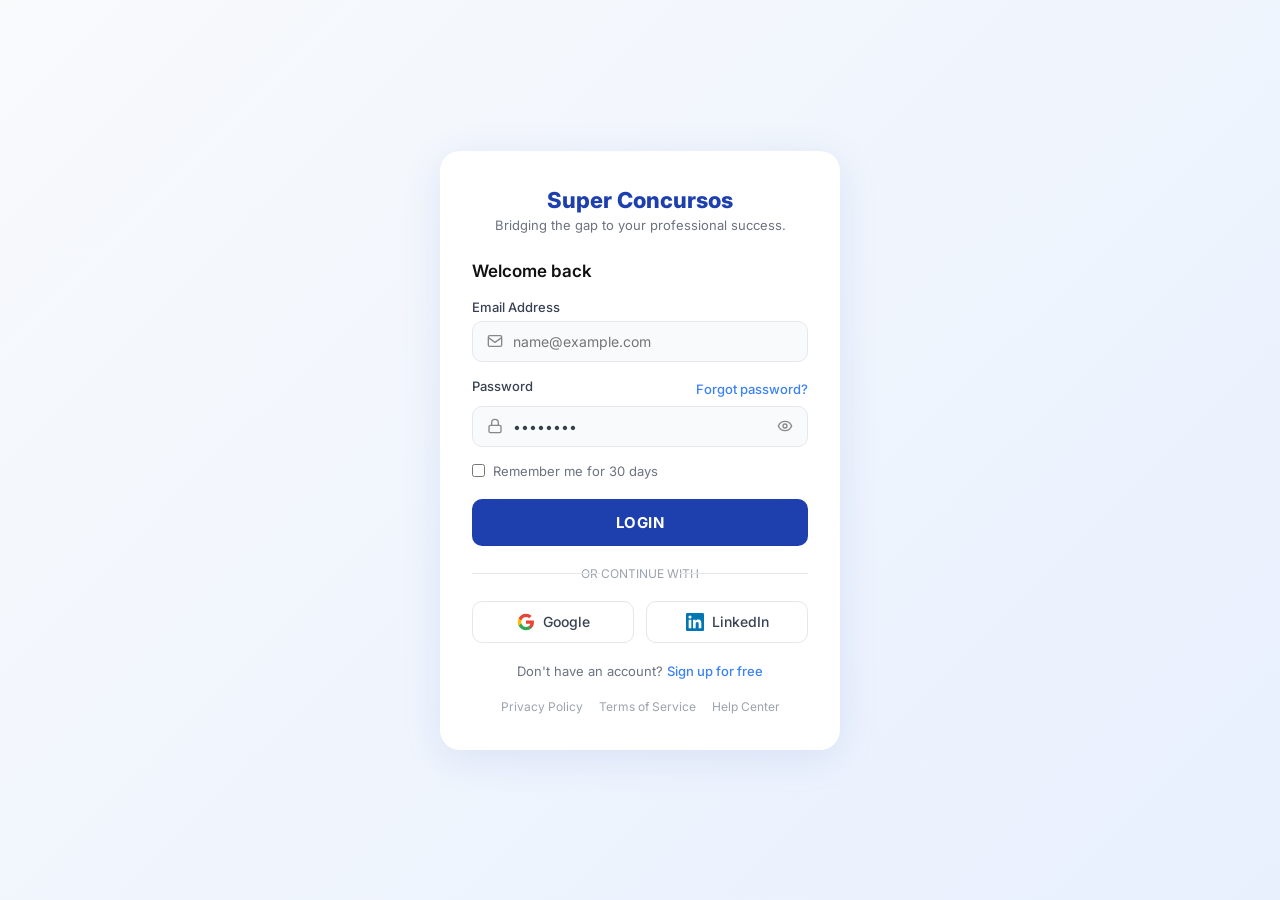
==== index.html @ e674622e "Add files via upload" ====
<!DOCTYPE html>
<html lang="pt-BR">
<head>
  <meta charset="UTF-8" />
  <meta name="viewport" content="width=device-width, initial-scale=1.0" />
  <title>Super Concursos</title>
  <link rel="stylesheet" href="style.css" />
  <link href="https://fonts.googleapis.com/css2?family=Inter:wght@400;500;600;700;800&display=swap" rel="stylesheet" />
</head>
<body>

  <!-- ===== TELA 1: LOGIN ===== -->
  <div class="screen active" id="screen-login">
    <div class="login-container">
      <div class="login-card">
        <div class="login-brand">
          <span class="brand-name">Super Concursos</span>
          <p class="brand-tagline">Bridging the gap to your professional success.</p>
        </div>

        <p class="login-welcome">Welcome back</p>

        <div class="form-group">
          <label>Email Address</label>
          <div class="input-icon">
            <svg width="16" height="16" viewBox="0 0 24 24" fill="none" stroke="#888" stroke-width="2"><rect x="2" y="4" width="20" height="16" rx="2"/><path d="m22 7-10 7L2 7"/></svg>
            <input type="email" placeholder="name@example.com" />
          </div>
        </div>

        <div class="form-group">
          <div class="label-row">
            <label>Password</label>
            <a href="#" class="forgot-link">Forgot password?</a>
          </div>
          <div class="input-icon">
            <svg width="16" height="16" viewBox="0 0 24 24" fill="none" stroke="#888" stroke-width="2"><rect x="3" y="11" width="18" height="11" rx="2"/><path d="M7 11V7a5 5 0 0 1 10 0v4"/></svg>
            <input type="password" value="········" />
            <svg class="eye-icon" width="16" height="16" viewBox="0 0 24 24" fill="none" stroke="#888" stroke-width="2"><path d="M2 12s3-7 10-7 10 7 10 7-3 7-10 7-10-7-10-7Z"/><circle cx="12" cy="12" r="3"/></svg>
          </div>
        </div>

        <div class="checkbox-row">
          <input type="checkbox" id="remember" />
          <label for="remember">Remember me for 30 days</label>
        </div>

        <button class="btn-primary" onclick="goTo('screen-home')">LOGIN</button>

        <div class="divider"><span>OR CONTINUE WITH</span></div>

        <div class="social-row">
          <button class="btn-social">
            <svg width="18" height="18" viewBox="0 0 24 24"><path fill="#EA4335" d="M22.56 12.25c0-.78-.07-1.53-.2-2.25H12v4.26h5.92c-.26 1.37-1.04 2.53-2.21 3.31v2.77h3.57c2.08-1.92 3.28-4.74 3.28-8.09z"/><path fill="#34A853" d="M12 23c2.97 0 5.46-.98 7.28-2.66l-3.57-2.77c-.98.66-2.23 1.06-3.71 1.06-2.86 0-5.29-1.93-6.16-4.53H2.18v2.84C3.99 20.53 7.7 23 12 23z"/><path fill="#FBBC05" d="M5.84 14.09c-.22-.66-.35-1.36-.35-2.09s.13-1.43.35-2.09V7.07H2.18C1.43 8.55 1 10.22 1 12s.43 3.45 1.18 4.93l2.85-2.22.81-.62z"/><path fill="#EA4335" d="M12 5.38c1.62 0 3.06.56 4.21 1.64l3.15-3.15C17.45 2.09 14.97 1 12 1 7.7 1 3.99 3.47 2.18 7.07l3.66 2.84c.87-2.6 3.3-4.53 6.16-4.53z"/></svg>
            Google
          </button>
          <button class="btn-social">
            <svg width="18" height="18" viewBox="0 0 24 24" fill="#0077B5"><path d="M20.447 20.452h-3.554v-5.569c0-1.328-.027-3.037-1.852-3.037-1.853 0-2.136 1.445-2.136 2.939v5.667H9.351V9h3.414v1.561h.046c.477-.9 1.637-1.85 3.37-1.85 3.601 0 4.267 2.37 4.267 5.455v6.286zM5.337 7.433a2.062 2.062 0 0 1-2.063-2.065 2.064 2.064 0 1 1 2.063 2.065zm1.782 13.019H3.555V9h3.564v11.452zM22.225 0H1.771C.792 0 0 .774 0 1.729v20.542C0 23.227.792 24 1.771 24h20.451C23.2 24 24 23.227 24 22.271V1.729C24 .774 23.2 0 22.222 0h.003z"/></svg>
            LinkedIn
          </button>
        </div>

        <p class="signup-text">Don't have an account? <a href="#" onclick="goTo('screen-home')">Sign up for free</a></p>

        <div class="login-footer">
          <a href="#">Privacy Policy</a>
          <a href="#">Terms of Service</a>
          <a href="#">Help Center</a>
        </div>
      </div>
    </div>
  </div>

  <!-- ===== TELA 2: HOME / DASHBOARD ===== -->
  <div class="screen" id="screen-home">
    <div class="mobile-frame">
      <div class="top-bar">
        <svg width="20" height="20" viewBox="0 0 24 24" fill="none" stroke="currentColor" stroke-width="2"><line x1="3" y1="6" x2="21" y2="6"/><line x1="3" y1="12" x2="21" y2="12"/><line x1="3" y1="18" x2="21" y2="18"/></svg>
        <span class="app-name">Super Concursos</span>
        <div class="avatar-sm"></div>
      </div>

      <div class="content-scroll">
        <div class="greeting-section">
          <div class="streak-badge">🔥 7 DIAS</div>
          <h2 class="greeting">BEM-VINDO DE VOLTA<br><strong>Olá, Gabriel!</strong></h2>
          <p class="sub-greeting">Seu desempenho está 15% acima da média esta semana. Mantenha o foco!</p>

          <div class="progress-card">
            <div class="progress-label">
              <span>⏰ Progresso Semanal</span>
              <span class="progress-time">18h de 25h</span>
            </div>
            <div class="progress-bar"><div class="progress-fill" style="width:72%"></div></div>
          </div>
        </div>

        <div class="section-header">
          <span class="section-title">Concursos em Destaque</span>
          <a href="#" class="see-all">Ver Todos</a>
        </div>

        <div class="cards-scroll">
          <div class="highlight-card blue" onclick="goTo('screen-vaga')">
            <span class="tag-edital">EDITAL ABERTO</span>
            <div class="card-title">Polícia Federal</div>
            <div class="card-sub">Agente e Escrivão • R$ 12.522,50</div>
          </div>
          <div class="highlight-card orange" onclick="goTo('screen-vaga')">
            <span class="tag-inscricao">INSCRIÇÃO</span>
            <div class="card-title">Receita Federal</div>
            <div class="card-sub">Auditor Fiscal</div>
          </div>
        </div>

        <div class="section-header">
          <span class="section-title">Oportunidades para Você</span>
          <a href="#" class="see-all">Ver Tudo →</a>
        </div>

        <div class="opp-list">
          <div class="opp-card" onclick="goTo('screen-vaga')">
            <div class="opp-icon bb"></div>
            <div class="opp-info">
              <div class="opp-name">Banco do Brasil</div>
              <div class="opp-detail">Escriturário • 2.000 Vagas</div>
              <div class="opp-salary">R$ 5.436,00</div>
              <div class="opp-level">Nível Médio</div>
            </div>
            <svg width="16" height="16" viewBox="0 0 24 24" fill="none" stroke="#ccc" stroke-width="2"><polyline points="9 18 15 12 9 6"/></svg>
          </div>
          <div class="opp-card" onclick="goTo('screen-vaga')">
            <div class="opp-icon inss"></div>
            <div class="opp-info">
              <div class="opp-name">INSS</div>
              <div class="opp-detail">Técnico Seguro Social • 1.000 Vagas</div>
              <div class="opp-salary">R$ 6.120,00</div>
              <div class="opp-level">Nível Médio</div>
            </div>
            <svg width="16" height="16" viewBox="0 0 24 24" fill="none" stroke="#ccc" stroke-width="2"><polyline points="9 18 15 12 9 6"/></svg>
          </div>
        </div>

        <div class="challenge-card">
          <div class="challenge-title">Desafio do Dia</div>
          <div class="challenge-desc">Responda 10 questões de Direito Administrativo sem erros para ganhar +50XP.</div>
          <button class="btn-challenge">▶ Começar Agora</button>
        </div>
      </div>

      <nav class="bottom-nav">
        <button class="nav-item active" onclick="goTo('screen-home')">
          <svg width="20" height="20" viewBox="0 0 24 24" fill="currentColor"><path d="M3 9l9-7 9 7v11a2 2 0 0 1-2 2H5a2 2 0 0 1-2-2z"/></svg>
          <span>Início</span>
        </button>
        <button class="nav-item" onclick="goTo('screen-filtros')">
          <svg width="20" height="20" viewBox="0 0 24 24" fill="none" stroke="currentColor" stroke-width="2"><circle cx="11" cy="11" r="8"/><line x1="21" y1="21" x2="16.65" y2="16.65"/></svg>
          <span>Editais</span>
        </button>
        <button class="nav-item">
          <svg width="20" height="20" viewBox="0 0 24 24" fill="none" stroke="currentColor" stroke-width="2"><path d="M2 3h6a4 4 0 0 1 4 4v14a3 3 0 0 0-3-3H2z"/><path d="M22 3h-6a4 4 0 0 0-4 4v14a3 3 0 0 1 3-3h7z"/></svg>
          <span>Estudos</span>
        </button>
        <button class="nav-item">
          <svg width="20" height="20" viewBox="0 0 24 24" fill="none" stroke="currentColor" stroke-width="2"><path d="M19 21l-7-5-7 5V5a2 2 0 0 1 2-2h10a2 2 0 0 1 2 2z"/></svg>
          <span>Salvos</span>
        </button>
        <button class="nav-item" onclick="goTo('screen-perfil')">
          <svg width="20" height="20" viewBox="0 0 24 24" fill="none" stroke="currentColor" stroke-width="2"><path d="M20 21v-2a4 4 0 0 0-4-4H8a4 4 0 0 0-4 4v2"/><circle cx="12" cy="7" r="4"/></svg>
          <span>Perfil</span>
        </button>
      </nav>
    </div>
  </div>

  <!-- ===== TELA 3: FILTROS AVANÇADOS ===== -->
  <div class="screen" id="screen-filtros">
    <div class="mobile-frame">
      <div class="modal-header">
        <button class="btn-back" onclick="goTo('screen-home')">✕</button>
        <span class="modal-title">Filtros Avançados</span>
        <button class="btn-clear">LIMPAR</button>
      </div>

      <div class="content-scroll">
        <div class="filter-group">
          <label class="filter-label">Estado</label>
          <div class="select-box">
            <span>Todos os estados</span>
            <svg width="16" height="16" viewBox="0 0 24 24" fill="none" stroke="#888" stroke-width="2"><polyline points="6 9 12 15 18 9"/></svg>
          </div>
        </div>

        <div class="filter-group">
          <label class="filter-label">Área</label>
          <div class="select-box">
            <span>Todas as áreas</span>
            <svg width="16" height="16" viewBox="0 0 24 24" fill="none" stroke="#888" stroke-width="2"><polyline points="6 9 12 15 18 9"/></svg>
          </div>
        </div>

        <div class="filter-group">
          <label class="filter-label">Nível de Escolaridade</label>
          <div class="chips-row">
            <span class="chip active">Superior</span>
            <span class="chip">Médio</span>
            <span class="chip">Fundamental</span>
          </div>
        </div>

        <div class="filter-group">
          <label class="filter-label">Banca Organizadora</label>
          <div class="search-input">
            <svg width="16" height="16" viewBox="0 0 24 24" fill="none" stroke="#888" stroke-width="2"><circle cx="11" cy="11" r="8"/><line x1="21" y1="21" x2="16.65" y2="16.65"/></svg>
            <input type="text" placeholder="Ex: FGV, CESPE, Vunesp..." />
          </div>
        </div>

        <div class="filter-section-title">
          <svg width="16" height="16" viewBox="0 0 24 24" fill="none" stroke="currentColor" stroke-width="2"><circle cx="12" cy="12" r="10"/><polyline points="12 6 12 12 16 14"/></svg>
          Viabilidade Urbana
        </div>

        <div class="filter-group">
          <label class="filter-label">Endereço de Partida</label>
          <div class="address-options">
            <div class="address-option selected">
              <svg width="14" height="14" viewBox="0 0 24 24" fill="none" stroke="currentColor" stroke-width="2"><path d="M3 9l9-7 9 7v11a2 2 0 0 1-2 2H5a2 2 0 0 1-2-2z"/></svg>
              Casa
            </div>
            <div class="address-option">
              <svg width="14" height="14" viewBox="0 0 24 24" fill="none" stroke="currentColor" stroke-width="2"><path d="M22 10v6M2 10l10-5 10 5-10 5z"/></svg>
              Faculdade
            </div>
          </div>
          <div class="address-custom">
            <span>Av. Paulista, 1578 - Bela Vista, SP</span>
            <svg width="14" height="14" viewBox="0 0 24 24" fill="none" stroke="#3b82f6" stroke-width="2"><path d="M11 4H4a2 2 0 0 0-2 2v14a2 2 0 0 0 2 2h14a2 2 0 0 0 2-2v-7"/><path d="M18.5 2.5a2.121 2.121 0 0 1 3 3L12 15l-4 1 1-4 9.5-9.5z"/></svg>
          </div>
        </div>

        <div class="filter-group">
          <div class="time-row">
            <label class="filter-label">Tempo máximo de deslocamento</label>
            <span class="time-value">45 min</span>
          </div>
          <input type="range" min="10" max="120" value="45" class="range-slider" />
          <p class="range-hint">Calculado com base no tráfego médio em horários de pico.</p>
        </div>

        <div class="filter-group">
          <label class="filter-label">Modais de transporte</label>
          <div class="transport-grid">
            <label class="transport-item"><input type="checkbox" checked /> 🚌 Ônibus</label>
            <label class="transport-item"><input type="checkbox" checked /> 🚇 Metrô</label>
            <label class="transport-item"><input type="checkbox" /> 🚗 Carro</label>
            <label class="transport-item"><input type="checkbox" /> 🚲 Bike</label>
          </div>
        </div>

        <div class="map-preview">
          <div class="map-placeholder">
            <div class="map-lines"></div>
            <p class="map-label">📍 Visualizando raio de alcance para São Paulo</p>
          </div>
        </div>
      </div>

      <div class="bottom-action">
        <button class="btn-primary" onclick="goTo('screen-home')">Aplicar Filtros</button>
      </div>
    </div>
  </div>

  <!-- ===== TELA 4: DETALHE DA VAGA ===== -->
  <div class="screen" id="screen-vaga">
    <div class="mobile-frame">
      <div class="vaga-header">
        <button class="btn-back-white" onclick="goTo('screen-home')">
          <svg width="20" height="20" viewBox="0 0 24 24" fill="none" stroke="currentColor" stroke-width="2"><polyline points="15 18 9 12 15 6"/></svg>
        </button>
        <span class="app-name">Super Concursos</span>
        <div class="avatar-sm"></div>
      </div>

      <div class="content-scroll">
        <div class="vaga-badge-row">
          <span class="badge-inscricao">Inscrições Abertas</span>
          <span class="badge-date">📅 Até 24/05</span>
        </div>

        <h1 class="vaga-title">Banco do Brasil – Escriturário</h1>
        <p class="vaga-sub">Agente Comercial • 4.000 Vagas + CR</p>

        <div class="salary-card">
          <div class="salary-label">Remuneração Inicial</div>
          <div class="salary-value">R$ 5.436,03</div>
          <div class="salary-extra">+ Benefícios Bancários</div>
        </div>

        <div class="trajeto-card">
          <div class="trajeto-header">
            <svg width="18" height="18" viewBox="0 0 24 24" fill="none" stroke="currentColor" stroke-width="2"><circle cx="12" cy="12" r="10"/><polyline points="12 6 12 12 16 14"/></svg>
            <span class="trajeto-title">Análise de Trajeto</span>
            <a href="#" class="trajeto-link">Seu endereço: Av. Paulista, SP</a>
          </div>
          <div class="trajeto-options">
            <div class="trajeto-opt green">🟢 25 min • Trânsito leve</div>
            <div class="trajeto-opt blue">🔵 40 min • Linha 2-Verde</div>
          </div>
        </div>

        <div class="tab-bar">
          <button class="tab active">Sobre</button>
          <button class="tab">Requisitos</button>
          <button class="tab">Conteúdo</button>
        </div>

        <div class="tab-content">
          <div class="content-section">
            <div class="content-label">O CARGO</div>
            <p>O Agente Comercial desempenha atividades voltadas ao atendimento ao público, comercialização de produtos e serviços bancários, além de tarefas administrativas internas. É a porta de entrada para uma carreira sólida no Banco do Brasil.</p>
          </div>

          <div class="content-section">
            <div class="content-label">ETAPAS</div>
            <div class="etapas-list">
              <div class="etapa"><span class="etapa-check">✅</span> Prova Objetiva (Eliminatória)</div>
              <div class="etapa"><span class="etapa-check">✅</span> Redação (Classificatória)</div>
              <div class="etapa"><span class="etapa-check">✅</span> Exames Médicos e Procedimentos Admissionais</div>
            </div>
          </div>
        </div>
      </div>

      <div class="bottom-action">
        <button class="btn-primary" onclick="alert('Redirecionando para o site do concurso...')">
          Inscrever-se Agora 🔗
        </button>
      </div>

      <nav class="bottom-nav">
        <button class="nav-item" onclick="goTo('screen-home')">
          <svg width="20" height="20" viewBox="0 0 24 24" fill="currentColor"><path d="M3 9l9-7 9 7v11a2 2 0 0 1-2 2H5a2 2 0 0 1-2-2z"/></svg>
          <span>Início</span>
        </button>
        <button class="nav-item active">
          <svg width="20" height="20" viewBox="0 0 24 24" fill="none" stroke="currentColor" stroke-width="2"><circle cx="11" cy="11" r="8"/><line x1="21" y1="21" x2="16.65" y2="16.65"/></svg>
          <span>Editais</span>
        </button>
        <button class="nav-item">
          <svg width="20" height="20" viewBox="0 0 24 24" fill="none" stroke="currentColor" stroke-width="2"><path d="M2 3h6a4 4 0 0 1 4 4v14a3 3 0 0 0-3-3H2z"/><path d="M22 3h-6a4 4 0 0 0-4 4v14a3 3 0 0 1 3-3h7z"/></svg>
          <span>Estudos</span>
        </button>
        <button class="nav-item">
          <svg width="20" height="20" viewBox="0 0 24 24" fill="none" stroke="currentColor" stroke-width="2"><path d="M19 21l-7-5-7 5V5a2 2 0 0 1 2-2h10a2 2 0 0 1 2 2z"/></svg>
          <span>Salvos</span>
        </button>
        <button class="nav-item" onclick="goTo('screen-perfil')">
          <svg width="20" height="20" viewBox="0 0 24 24" fill="none" stroke="currentColor" stroke-width="2"><path d="M20 21v-2a4 4 0 0 0-4-4H8a4 4 0 0 0-4 4v2"/><circle cx="12" cy="7" r="4"/></svg>
          <span>Perfil</span>
        </button>
      </nav>
    </div>
  </div>

  <!-- ===== TELA 5: PERFIL ===== -->
  <div class="screen" id="screen-perfil">
    <div class="mobile-frame">
      <div class="top-bar">
        <svg width="20" height="20" viewBox="0 0 24 24" fill="none" stroke="currentColor" stroke-width="2"><line x1="3" y1="6" x2="21" y2="6"/><line x1="3" y1="12" x2="21" y2="12"/><line x1="3" y1="18" x2="21" y2="18"/></svg>
        <span class="app-name">Super Concursos</span>
        <div class="avatar-sm"></div>
      </div>

      <div class="content-scroll">
        <div class="profile-hero">
          <div class="profile-avatar"></div>
          <h2 class="profile-name">Lucas Silveira</h2>
          <p class="profile-level">Candidato nível Avançado • Membro Premium</p>
          <div class="profile-badges">
            <span class="badge-active">● PERFIL ATIVO</span>
            <span class="badge-premium">⭐ PREMIUM</span>
          </div>
        </div>

        <div class="profile-actions">
          <div class="profile-action-btn" onclick="alert('Meu Currículo')">
            <svg width="24" height="24" viewBox="0 0 24 24" fill="none" stroke="#3b82f6" stroke-width="2"><path d="M14 2H6a2 2 0 0 0-2 2v16a2 2 0 0 0 2 2h12a2 2 0 0 0 2-2V8z"/><polyline points="14 2 14 8 20 8"/></svg>
            <span>Meu Currículo</span>
          </div>
          <div class="profile-action-btn" onclick="alert('Configurações')">
            <svg width="24" height="24" viewBox="0 0 24 24" fill="none" stroke="#3b82f6" stroke-width="2"><circle cx="12" cy="12" r="3"/><path d="M19.4 15a1.65 1.65 0 0 0 .33 1.82l.06.06a2 2 0 0 1 0 2.83 2 2 0 0 1-2.83 0l-.06-.06a1.65 1.65 0 0 0-1.82-.33 1.65 1.65 0 0 0-1 1.51V21a2 2 0 0 1-2 2 2 2 0 0 1-2-2v-.09A1.65 1.65 0 0 0 9 19.4a1.65 1.65 0 0 0-1.82.33l-.06.06a2 2 0 0 1-2.83 0 2 2 0 0 1 0-2.83l.06-.06A1.65 1.65 0 0 0 4.68 15a1.65 1.65 0 0 0-1.51-1H3a2 2 0 0 1-2-2 2 2 0 0 1 2-2h.09A1.65 1.65 0 0 0 4.6 9a1.65 1.65 0 0 0-.33-1.82l-.06-.06a2 2 0 0 1 0-2.83 2 2 0 0 1 2.83 0l.06.06A1.65 1.65 0 0 0 9 4.68a1.65 1.65 0 0 0 1-1.51V3a2 2 0 0 1 2-2 2 2 0 0 1 2 2v.09a1.65 1.65 0 0 0 1 1.51 1.65 1.65 0 0 0 1.82-.33l.06-.06a2 2 0 0 1 2.83 0 2 2 0 0 1 0 2.83l-.06.06A1.65 1.65 0 0 0 19.4 9a1.65 1.65 0 0 0 1.51 1H21a2 2 0 0 1 2 2 2 2 0 0 1-2 2h-.09a1.65 1.65 0 0 0-1.51 1z"/></svg>
            <span>Configurações</span>
          </div>
        </div>

        <div class="section-header">
          <span class="section-title">Vagas Inscritas</span>
          <a href="#" class="see-all">Ver tudo</a>
        </div>

        <div class="vagas-scroll">
          <div class="vaga-card-small federal" onclick="goTo('screen-vaga')">
            <span class="tag-fed">FEDERAL</span>
            <div class="vaga-card-title">Banco Central do Brasil - Analista</div>
            <div class="vaga-date">📅 Prova: 15 Out 2024</div>
            <div class="vaga-prog-label">Progresso nos estudos <span>65%</span></div>
            <div class="mini-progress"><div style="width:65%"></div></div>
          </div>
          <div class="vaga-card-small estadual" onclick="goTo('screen-vaga')">
            <span class="tag-est">ESTADUAL</span>
            <div class="vaga-card-title">TSE - Técnico Judiciário</div>
            <div class="vaga-date">📅 Prova: em breve</div>
            <div class="vaga-prog-label">Progresso <span>30%</span></div>
            <div class="mini-progress"><div style="width:30%"></div></div>
          </div>
        </div>

        <div class="section-header">
          <span class="section-title">Vagas Salvas</span>
          <a href="#" class="see-all">Ver tudo</a>
        </div>

        <div class="saved-card" onclick="goTo('screen-vaga')">
          <div class="saved-icon rf"></div>
          <div class="saved-info">
            <div class="saved-name">Receita Federal</div>
            <div class="saved-detail">Auditor-Fiscal • Nacional</div>
            <div class="saved-status">INSCRIÇÕES EM BREVE</div>
          </div>
          <div class="saved-salary">R$ 21.029</div>
          <svg width="16" height="16" viewBox="0 0 24 24" fill="none" stroke="#ccc" stroke-width="2"><polyline points="9 18 15 12 9 6"/></svg>
        </div>

        <div class="saved-card" onclick="goTo('screen-vaga')">
          <div class="saved-icon trt"></div>
          <div class="saved-info">
            <div class="saved-name">TRT 2ª Região (SP)</div>
            <div class="saved-detail">Analista Judiciário • São Paulo, SP</div>
            <div class="saved-status open">EDITAL ABERTO</div>
          </div>
          <div class="saved-salary">R$ 13.202</div>
          <svg width="16" height="16" viewBox="0 0 24 24" fill="none" stroke="#ccc" stroke-width="2"><polyline points="9 18 15 12 9 6"/></svg>
        </div>

        <div class="desempenho-card">
          <div class="desempenho-circle">
            <svg viewBox="0 0 36 36" width="80" height="80">
              <circle cx="18" cy="18" r="15.9" fill="none" stroke="#e5e7eb" stroke-width="3"/>
              <circle cx="18" cy="18" r="15.9" fill="none" stroke="#10b981" stroke-width="3" stroke-dasharray="82 100" stroke-linecap="round" transform="rotate(-90 18 18)"/>
              <text x="18" y="22" text-anchor="middle" font-size="8" font-weight="bold" fill="#111">82%</text>
            </svg>
          </div>
          <div class="desempenho-info">
            <div class="desempenho-title">Desempenho Geral</div>
            <div class="desempenho-desc">Você está acima de 92% dos candidatos para cargos fiscais este mês. Continue assim!</div>
          </div>
        </div>

        <div class="premium-card">
          <div class="premium-icon">🏆</div>
          <div>
            <div class="premium-title">Premium Plus</div>
            <div class="premium-desc">Acesso ilimitado a mentorias e simulados exclusivos.</div>
          </div>
          <button class="btn-premium">GERENCIAR</button>
        </div>
      </div>

      <nav class="bottom-nav">
        <button class="nav-item" onclick="goTo('screen-home')">
          <svg width="20" height="20" viewBox="0 0 24 24" fill="currentColor"><path d="M3 9l9-7 9 7v11a2 2 0 0 1-2 2H5a2 2 0 0 1-2-2z"/></svg>
          <span>Início</span>
        </button>
        <button class="nav-item" onclick="goTo('screen-filtros')">
          <svg width="20" height="20" viewBox="0 0 24 24" fill="none" stroke="currentColor" stroke-width="2"><circle cx="11" cy="11" r="8"/><line x1="21" y1="21" x2="16.65" y2="16.65"/></svg>
          <span>Editais</span>
        </button>
        <button class="nav-item">
          <svg width="20" height="20" viewBox="0 0 24 24" fill="none" stroke="currentColor" stroke-width="2"><path d="M2 3h6a4 4 0 0 1 4 4v14a3 3 0 0 0-3-3H2z"/><path d="M22 3h-6a4 4 0 0 0-4 4v14a3 3 0 0 1 3-3h7z"/></svg>
          <span>Estudos</span>
        </button>
        <button class="nav-item">
          <svg width="20" height="20" viewBox="0 0 24 24" fill="none" stroke="currentColor" stroke-width="2"><path d="M19 21l-7-5-7 5V5a2 2 0 0 1 2-2h10a2 2 0 0 1 2 2z"/></svg>
          <span>Salvos</span>
        </button>
        <button class="nav-item active">
          <svg width="20" height="20" viewBox="0 0 24 24" fill="none" stroke="currentColor" stroke-width="2"><path d="M20 21v-2a4 4 0 0 0-4-4H8a4 4 0 0 0-4 4v2"/><circle cx="12" cy="7" r="4"/></svg>
          <span>Perfil</span>
        </button>
      </nav>
    </div>
  </div>

  <script src="script.js"></script>
</body>
</html>
---- style.css ----
/* ===== RESET & BASE ===== */
*, *::before, *::after { box-sizing: border-box; margin: 0; padding: 0; }

body {
  font-family: 'Inter', sans-serif;
  background: #f0f2f5;
  min-height: 100vh;
  display: flex;
  align-items: center;
  justify-content: center;
}

/* ===== SCREEN ROUTER ===== */
.screen { display: none; width: 100%; min-height: 100vh; }
.screen.active { display: flex; align-items: center; justify-content: center; }

/* ===== MOBILE FRAME ===== */
.mobile-frame {
  width: 390px;
  min-height: 844px;
  max-height: 844px;
  background: #fff;
  border-radius: 40px;
  box-shadow: 0 30px 80px rgba(0,0,0,0.18);
  overflow: hidden;
  display: flex;
  flex-direction: column;
  position: relative;
}

/* ===== TOP BAR ===== */
.top-bar {
  display: flex;
  align-items: center;
  justify-content: space-between;
  padding: 16px 20px;
  border-bottom: 1px solid #f0f0f0;
  background: #fff;
}
.app-name { font-size: 16px; font-weight: 700; color: #111; }
.avatar-sm {
  width: 34px; height: 34px; border-radius: 50%;
  background: linear-gradient(135deg, #3b82f6, #1d4ed8);
}

/* ===== CONTENT SCROLL ===== */
.content-scroll {
  flex: 1;
  overflow-y: auto;
  padding: 16px 20px 100px;
  scrollbar-width: none;
}
.content-scroll::-webkit-scrollbar { display: none; }

/* ===== BOTTOM NAV ===== */
.bottom-nav {
  display: flex;
  border-top: 1px solid #e5e7eb;
  background: #fff;
  position: sticky;
  bottom: 0;
  padding: 8px 0 12px;
}
.nav-item {
  flex: 1;
  display: flex;
  flex-direction: column;
  align-items: center;
  gap: 3px;
  background: none;
  border: none;
  cursor: pointer;
  color: #9ca3af;
  font-size: 10px;
  font-family: inherit;
  transition: color 0.2s;
  padding: 4px 0;
}
.nav-item.active { color: #3b82f6; }
.nav-item:hover { color: #3b82f6; }

/* ===== BOTTOM ACTION ===== */
.bottom-action {
  padding: 12px 20px;
  background: #fff;
  border-top: 1px solid #f0f0f0;
}

/* ===== BUTTONS ===== */
.btn-primary {
  width: 100%;
  background: #1e40af;
  color: #fff;
  border: none;
  border-radius: 10px;
  padding: 14px;
  font-size: 15px;
  font-weight: 700;
  cursor: pointer;
  font-family: inherit;
  letter-spacing: 0.5px;
  transition: background 0.2s;
}
.btn-primary:hover { background: #1d3a9e; }

/* ===== LOGIN SCREEN ===== */
.login-container {
  width: 100%;
  min-height: 100vh;
  background: linear-gradient(135deg, #f8fafc 0%, #e8f0fe 100%);
  display: flex;
  align-items: center;
  justify-content: center;
  padding: 24px;
}
.login-card {
  background: #fff;
  border-radius: 20px;
  padding: 36px 32px;
  width: 100%;
  max-width: 400px;
  box-shadow: 0 8px 40px rgba(30,64,175,0.10);
}
.login-brand { text-align: center; margin-bottom: 28px; }
.brand-name { font-size: 22px; font-weight: 800; color: #1e40af; display: block; }
.brand-tagline { font-size: 13px; color: #6b7280; margin-top: 4px; }
.login-welcome { font-size: 17px; font-weight: 600; color: #111; margin-bottom: 18px; }

.form-group { margin-bottom: 16px; }
.form-group label { font-size: 13px; font-weight: 500; color: #374151; display: block; margin-bottom: 6px; }
.label-row { display: flex; justify-content: space-between; align-items: center; margin-bottom: 6px; }
.forgot-link { font-size: 13px; color: #3b82f6; text-decoration: none; font-weight: 500; }

.input-icon {
  display: flex;
  align-items: center;
  gap: 10px;
  border: 1.5px solid #e5e7eb;
  border-radius: 10px;
  padding: 11px 14px;
  background: #f9fafb;
}
.input-icon input {
  flex: 1;
  border: none;
  background: none;
  font-size: 14px;
  color: #374151;
  outline: none;
  font-family: inherit;
}
.eye-icon { margin-left: auto; cursor: pointer; }

.checkbox-row {
  display: flex;
  align-items: center;
  gap: 8px;
  margin-bottom: 20px;
  font-size: 13px;
  color: #6b7280;
}
.checkbox-row input { accent-color: #1e40af; }

.divider {
  text-align: center;
  position: relative;
  margin: 20px 0;
  color: #9ca3af;
  font-size: 12px;
}
.divider::before, .divider::after {
  content: '';
  position: absolute;
  top: 50%;
  width: 38%;
  height: 1px;
  background: #e5e7eb;
}
.divider::before { left: 0; }
.divider::after { right: 0; }
.divider span { background: #fff; padding: 0 8px; }

.social-row { display: flex; gap: 12px; margin-bottom: 20px; }
.btn-social {
  flex: 1;
  display: flex;
  align-items: center;
  justify-content: center;
  gap: 8px;
  border: 1.5px solid #e5e7eb;
  border-radius: 10px;
  padding: 11px;
  font-size: 14px;
  font-weight: 500;
  color: #374151;
  background: #fff;
  cursor: pointer;
  font-family: inherit;
  transition: border-color 0.2s;
}
.btn-social:hover { border-color: #3b82f6; }

.signup-text { text-align: center; font-size: 13px; color: #6b7280; margin-bottom: 20px; }
.signup-text a { color: #3b82f6; text-decoration: none; font-weight: 500; }

.login-footer { display: flex; justify-content: center; gap: 16px; }
.login-footer a { font-size: 12px; color: #9ca3af; text-decoration: none; }

/* ===== HOME SCREEN ===== */
.greeting-section { margin-bottom: 20px; }
.streak-badge {
  display: inline-block;
  background: #fff7ed;
  color: #ea580c;
  font-size: 11px;
  font-weight: 700;
  padding: 4px 10px;
  border-radius: 20px;
  border: 1px solid #fed7aa;
  margin-bottom: 8px;
}
.greeting { font-size: 20px; color: #111; line-height: 1.3; margin-bottom: 6px; }
.greeting strong { color: #1e40af; }
.sub-greeting { font-size: 13px; color: #6b7280; margin-bottom: 14px; }

.progress-card {
  background: #f0f7ff;
  border-radius: 12px;
  padding: 14px;
}
.progress-label {
  display: flex;
  justify-content: space-between;
  font-size: 13px;
  color: #374151;
  margin-bottom: 8px;
}
.progress-time { font-weight: 600; color: #1e40af; }
.progress-bar { background: #dbeafe; border-radius: 99px; height: 8px; overflow: hidden; }
.progress-fill { height: 100%; background: linear-gradient(90deg, #3b82f6, #1d4ed8); border-radius: 99px; }

.section-header { display: flex; justify-content: space-between; align-items: center; margin: 18px 0 10px; }
.section-title { font-size: 15px; font-weight: 700; color: #111; }
.see-all { font-size: 13px; color: #3b82f6; text-decoration: none; }

.cards-scroll { display: flex; gap: 12px; overflow-x: auto; padding-bottom: 4px; scrollbar-width: none; }
.cards-scroll::-webkit-scrollbar { display: none; }

.highlight-card {
  min-width: 160px;
  border-radius: 14px;
  padding: 16px 14px;
  cursor: pointer;
  flex-shrink: 0;
  transition: transform 0.15s;
}
.highlight-card:hover { transform: translateY(-2px); }
.highlight-card.blue { background: linear-gradient(135deg, #1e40af, #3b82f6); }
.highlight-card.orange { background: linear-gradient(135deg, #b45309, #f59e0b); }

.tag-edital, .tag-inscricao {
  display: inline-block;
  font-size: 9px;
  font-weight: 700;
  padding: 3px 7px;
  border-radius: 4px;
  margin-bottom: 8px;
}
.tag-edital { background: rgba(255,255,255,0.25); color: #fff; }
.tag-inscricao { background: rgba(255,255,255,0.25); color: #fff; }

.card-title { font-size: 14px; font-weight: 700; color: #fff; margin-bottom: 4px; }
.card-sub { font-size: 11px; color: rgba(255,255,255,0.85); }

.opp-list { display: flex; flex-direction: column; gap: 10px; margin-bottom: 16px; }
.opp-card {
  display: flex;
  align-items: center;
  gap: 12px;
  background: #f9fafb;
  border-radius: 12px;
  padding: 14px;
  cursor: pointer;
  border: 1px solid #e5e7eb;
  transition: border-color 0.2s;
}
.opp-card:hover { border-color: #3b82f6; }
.opp-icon {
  width: 42px; height: 42px; border-radius: 10px; flex-shrink: 0;
}
.opp-icon.bb { background: linear-gradient(135deg, #fbbf24, #f59e0b); }
.opp-icon.inss { background: linear-gradient(135deg, #6366f1, #4f46e5); }
.opp-info { flex: 1; }
.opp-name { font-size: 13px; font-weight: 700; color: #111; }
.opp-detail { font-size: 11px; color: #6b7280; margin: 2px 0; }
.opp-salary { font-size: 13px; font-weight: 700; color: #059669; }
.opp-level { font-size: 11px; color: #9ca3af; }

.challenge-card {
  background: linear-gradient(135deg, #0f172a, #1e3a5f);
  border-radius: 16px;
  padding: 18px;
  color: #fff;
  margin-bottom: 10px;
}
.challenge-title { font-size: 13px; font-weight: 700; color: #93c5fd; margin-bottom: 6px; }
.challenge-desc { font-size: 13px; color: #cbd5e1; margin-bottom: 14px; line-height: 1.5; }
.btn-challenge {
  background: #3b82f6;
  color: #fff;
  border: none;
  border-radius: 8px;
  padding: 10px 18px;
  font-size: 13px;
  font-weight: 600;
  cursor: pointer;
  font-family: inherit;
}

/* ===== FILTROS SCREEN ===== */
.modal-header {
  display: flex;
  align-items: center;
  justify-content: space-between;
  padding: 16px 20px;
  border-bottom: 1px solid #f0f0f0;
}
.modal-title { font-size: 16px; font-weight: 700; color: #111; }
.btn-back {
  background: none; border: none; font-size: 18px; color: #374151;
  cursor: pointer; width: 32px; height: 32px; display: flex; align-items: center; justify-content: center;
}
.btn-clear { background: none; border: none; font-size: 12px; font-weight: 700; color: #3b82f6; cursor: pointer; font-family: inherit; }

.filter-group { margin-bottom: 18px; }
.filter-label { font-size: 13px; font-weight: 600; color: #374151; display: block; margin-bottom: 8px; }
.select-box {
  display: flex; align-items: center; justify-content: space-between;
  border: 1.5px solid #e5e7eb; border-radius: 10px; padding: 12px 14px;
  font-size: 14px; color: #374151; cursor: pointer; background: #f9fafb;
}

.chips-row { display: flex; gap: 8px; flex-wrap: wrap; }
.chip {
  padding: 7px 16px; border-radius: 20px; font-size: 13px; font-weight: 500;
  border: 1.5px solid #e5e7eb; color: #6b7280; cursor: pointer; background: #fff;
  transition: all 0.15s;
}
.chip.active { background: #1e40af; color: #fff; border-color: #1e40af; }
.chip:hover { border-color: #1e40af; color: #1e40af; }

.search-input {
  display: flex; align-items: center; gap: 10px;
  border: 1.5px solid #e5e7eb; border-radius: 10px; padding: 11px 14px; background: #f9fafb;
}
.search-input input { flex: 1; border: none; background: none; font-size: 14px; outline: none; font-family: inherit; color: #374151; }

.filter-section-title {
  display: flex; align-items: center; gap: 8px;
  font-size: 14px; font-weight: 700; color: #111;
  margin: 4px 0 16px; padding-bottom: 8px; border-bottom: 1px solid #f0f0f0;
}

.address-options { display: flex; gap: 10px; margin-bottom: 10px; }
.address-option {
  display: flex; align-items: center; gap: 6px;
  border: 1.5px solid #e5e7eb; border-radius: 10px; padding: 10px 16px;
  font-size: 13px; font-weight: 500; color: #6b7280; cursor: pointer; background: #fff;
  flex: 1; justify-content: center;
}
.address-option.selected { border-color: #1e40af; color: #1e40af; background: #eff6ff; }
.address-custom {
  display: flex; align-items: center; justify-content: space-between;
  border: 1.5px dashed #e5e7eb; border-radius: 10px; padding: 11px 14px;
  font-size: 13px; color: #374151;
}

.time-row { display: flex; justify-content: space-between; align-items: center; margin-bottom: 10px; }
.time-value { font-size: 18px; font-weight: 800; color: #3b82f6; }
.range-slider { width: 100%; accent-color: #3b82f6; margin-bottom: 6px; }
.range-hint { font-size: 11px; color: #9ca3af; }

.transport-grid { display: grid; grid-template-columns: 1fr 1fr; gap: 10px; }
.transport-item {
  display: flex; align-items: center; gap: 8px;
  font-size: 13px; color: #374151; cursor: pointer;
}
.transport-item input { accent-color: #1e40af; }

.map-preview { border-radius: 14px; overflow: hidden; height: 120px; background: #1a1a2e; margin-bottom: 10px; position: relative; display: flex; align-items: flex-end; justify-content: center; }
.map-placeholder { width: 100%; height: 100%; background: linear-gradient(135deg, #0d1b2a 0%, #1a3a5c 50%, #0d1b2a 100%); position: relative; display: flex; align-items: flex-end; justify-content: center; padding-bottom: 10px; }
.map-label { font-size: 11px; color: rgba(255,255,255,0.7); text-align: center; background: rgba(0,0,0,0.5); padding: 4px 12px; border-radius: 20px; }

/* ===== VAGA SCREEN ===== */
.vaga-header {
  display: flex; align-items: center; justify-content: space-between;
  padding: 16px 20px; border-bottom: 1px solid #f0f0f0;
}
.btn-back-white {
  background: none; border: none; cursor: pointer; color: #374151;
  width: 32px; height: 32px; display: flex; align-items: center; justify-content: center;
}

.vaga-badge-row { display: flex; gap: 8px; align-items: center; margin-bottom: 10px; }
.badge-inscricao { background: #dcfce7; color: #16a34a; font-size: 11px; font-weight: 700; padding: 4px 10px; border-radius: 20px; }
.badge-date { font-size: 12px; color: #6b7280; }

.vaga-title { font-size: 22px; font-weight: 800; color: #111; margin-bottom: 4px; line-height: 1.2; }
.vaga-sub { font-size: 13px; color: #6b7280; margin-bottom: 16px; }

.salary-card {
  background: linear-gradient(135deg, #eff6ff, #dbeafe);
  border-radius: 14px; padding: 16px; margin-bottom: 14px;
  border: 1px solid #bfdbfe;
}
.salary-label { font-size: 12px; color: #6b7280; margin-bottom: 4px; }
.salary-value { font-size: 26px; font-weight: 800; color: #1e40af; }
.salary-extra { font-size: 12px; color: #059669; margin-top: 2px; }

.trajeto-card {
  background: #f9fafb; border-radius: 14px; padding: 14px;
  margin-bottom: 16px; border: 1px solid #e5e7eb;
}
.trajeto-header { display: flex; align-items: center; gap: 6px; margin-bottom: 10px; flex-wrap: wrap; }
.trajeto-title { font-size: 14px; font-weight: 700; color: #111; }
.trajeto-link { font-size: 12px; color: #3b82f6; text-decoration: none; margin-left: auto; }
.trajeto-options { display: flex; flex-direction: column; gap: 6px; }
.trajeto-opt { font-size: 13px; color: #374151; padding: 6px 0; }

.tab-bar { display: flex; border-bottom: 2px solid #e5e7eb; margin-bottom: 16px; }
.tab {
  flex: 1; padding: 10px; border: none; background: none;
  font-size: 14px; font-weight: 500; color: #6b7280; cursor: pointer; font-family: inherit;
  border-bottom: 2px solid transparent; margin-bottom: -2px; transition: all 0.15s;
}
.tab.active { color: #1e40af; border-bottom-color: #1e40af; font-weight: 700; }

.content-section { margin-bottom: 16px; }
.content-label { font-size: 11px; font-weight: 700; color: #1e40af; margin-bottom: 8px; letter-spacing: 0.5px; }
.content-section p { font-size: 13px; color: #374151; line-height: 1.6; }

.etapas-list { display: flex; flex-direction: column; gap: 8px; }
.etapa { display: flex; align-items: center; gap: 8px; font-size: 13px; color: #374151; }

/* ===== PERFIL SCREEN ===== */
.profile-hero {
  background: linear-gradient(135deg, #1e3a8a, #3b82f6);
  border-radius: 16px; padding: 24px; text-align: center; margin-bottom: 16px;
  color: #fff;
}
.profile-avatar {
  width: 80px; height: 80px; border-radius: 50%; background: #fff3;
  margin: 0 auto 12px; border: 3px solid rgba(255,255,255,0.5);
  background: linear-gradient(135deg, #93c5fd, #bfdbfe);
}
.profile-name { font-size: 22px; font-weight: 800; color: #fff; margin-bottom: 4px; }
.profile-level { font-size: 13px; color: rgba(255,255,255,0.8); margin-bottom: 12px; }
.profile-badges { display: flex; gap: 8px; justify-content: center; }
.badge-active { background: rgba(255,255,255,0.2); color: #fff; font-size: 11px; font-weight: 700; padding: 4px 12px; border-radius: 20px; }
.badge-premium { background: #fbbf24; color: #92400e; font-size: 11px; font-weight: 700; padding: 4px 12px; border-radius: 20px; }

.profile-actions { display: flex; gap: 12px; margin-bottom: 20px; }
.profile-action-btn {
  flex: 1; display: flex; flex-direction: column; align-items: center; gap: 8px;
  background: #f0f7ff; border-radius: 14px; padding: 16px;
  cursor: pointer; border: 1px solid #dbeafe; transition: border-color 0.2s;
  font-size: 12px; font-weight: 600; color: #374151;
}
.profile-action-btn:hover { border-color: #3b82f6; }

.vagas-scroll { display: flex; gap: 12px; overflow-x: auto; padding-bottom: 8px; margin-bottom: 16px; scrollbar-width: none; }
.vagas-scroll::-webkit-scrollbar { display: none; }

.vaga-card-small {
  min-width: 160px; border-radius: 14px; padding: 14px; cursor: pointer; flex-shrink: 0;
}
.vaga-card-small.federal { background: #eff6ff; border: 1px solid #bfdbfe; }
.vaga-card-small.estadual { background: #f0fdf4; border: 1px solid #bbf7d0; }

.tag-fed { background: #1e40af; color: #fff; font-size: 9px; font-weight: 700; padding: 3px 8px; border-radius: 4px; display: inline-block; margin-bottom: 8px; }
.tag-est { background: #059669; color: #fff; font-size: 9px; font-weight: 700; padding: 3px 8px; border-radius: 4px; display: inline-block; margin-bottom: 8px; }

.vaga-card-title { font-size: 12px; font-weight: 700; color: #111; margin-bottom: 4px; line-height: 1.3; }
.vaga-date { font-size: 11px; color: #6b7280; margin-bottom: 8px; }
.vaga-prog-label { font-size: 11px; color: #374151; display: flex; justify-content: space-between; margin-bottom: 4px; }
.vaga-prog-label span { font-weight: 700; color: #1e40af; }
.mini-progress { background: #e5e7eb; border-radius: 99px; height: 5px; overflow: hidden; }
.mini-progress div { height: 100%; background: #3b82f6; border-radius: 99px; }

.saved-card {
  display: flex; align-items: center; gap: 12px;
  background: #f9fafb; border-radius: 12px; padding: 14px;
  border: 1px solid #e5e7eb; margin-bottom: 10px; cursor: pointer;
  transition: border-color 0.2s;
}
.saved-card:hover { border-color: #3b82f6; }
.saved-icon { width: 42px; height: 42px; border-radius: 10px; flex-shrink: 0; }
.saved-icon.rf { background: linear-gradient(135deg, #16a34a, #059669); }
.saved-icon.trt { background: linear-gradient(135deg, #b45309, #d97706); }
.saved-info { flex: 1; }
.saved-name { font-size: 13px; font-weight: 700; color: #111; }
.saved-detail { font-size: 11px; color: #6b7280; margin: 2px 0; }
.saved-status { font-size: 10px; font-weight: 700; color: #dc2626; }
.saved-status.open { color: #059669; }
.saved-salary { font-size: 12px; font-weight: 700; color: #1e40af; flex-shrink: 0; }

.desempenho-card {
  display: flex; align-items: center; gap: 14px;
  background: #f0fdf4; border-radius: 14px; padding: 16px;
  border: 1px solid #bbf7d0; margin-bottom: 12px;
}
.desempenho-title { font-size: 14px; font-weight: 700; color: #111; margin-bottom: 6px; }
.desempenho-desc { font-size: 12px; color: #374151; line-height: 1.5; }

.premium-card {
  display: flex; align-items: center; gap: 12px;
  background: linear-gradient(135deg, #0f172a, #1e3a5f);
  border-radius: 14px; padding: 16px; margin-bottom: 10px;
}
.premium-icon { font-size: 24px; flex-shrink: 0; }
.premium-title { font-size: 14px; font-weight: 700; color: #fff; }
.premium-desc { font-size: 12px; color: #94a3b8; }
.btn-premium {
  background: #10b981; color: #fff; border: none; border-radius: 8px;
  padding: 8px 14px; font-size: 12px; font-weight: 700; cursor: pointer;
  font-family: inherit; margin-left: auto; flex-shrink: 0;
}

/* ===== RESPONSIVE ===== */
@media (max-width: 430px) {
  body { background: #fff; align-items: flex-start; }
  .mobile-frame {
    width: 100vw;
    min-height: 100dvh;
    max-height: none;
    border-radius: 0;
    box-shadow: none;
  }
  .login-card { border-radius: 0; box-shadow: none; padding: 28px 20px; }
  .login-container { padding: 0; border-radius: 0; }
}

@media (min-width: 431px) and (max-width: 768px) {
  body { background: #f0f2f5; padding: 16px; }
  .mobile-frame { width: 100%; max-width: 390px; }
}

@media (min-width: 769px) {
  body { background: linear-gradient(135deg, #e8f0fe, #f0f4ff); }
}
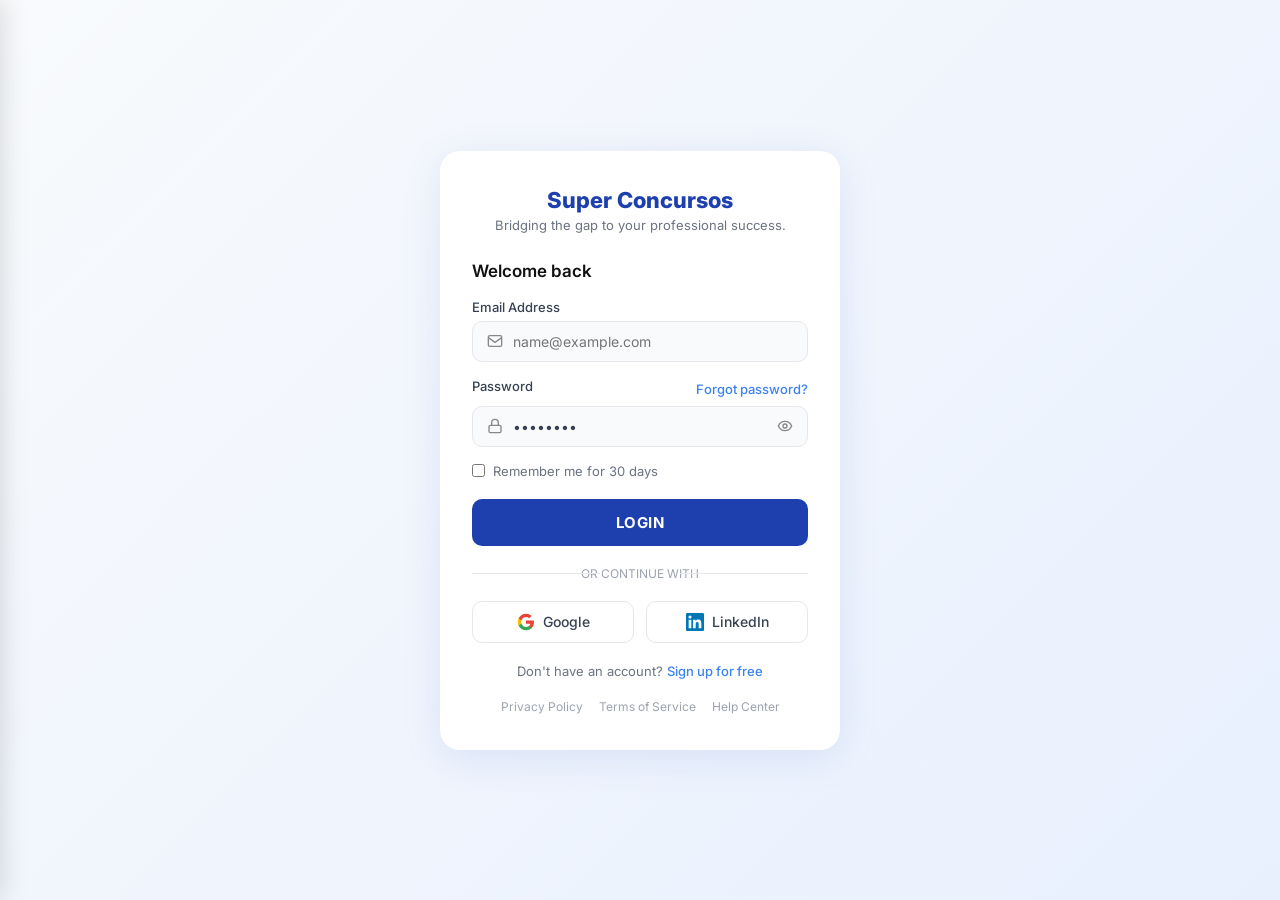
==== commit 8cc139e0: "Add files via upload" ====
--- a/index.html
+++ b/index.html
@@ -9,6 +9,61 @@
 </head>
 <body>
 
+  <!-- ===== SIDEBAR OVERLAY ===== -->
+  <div class="sidebar-overlay" id="sidebar-overlay" onclick="closeSidebar()"></div>
+
+  <!-- ===== SIDEBAR ===== -->
+  <div class="sidebar" id="sidebar">
+    <div class="sidebar-header">
+      <div class="sidebar-avatar"></div>
+      <div class="sidebar-user-info">
+        <div class="sidebar-name">Gabriel Rocha</div>
+        <div class="sidebar-plan">⭐ Premium Plus</div>
+      </div>
+      <button class="sidebar-close" onclick="closeSidebar()">✕</button>
+    </div>
+
+    <nav class="sidebar-nav">
+      <button class="sidebar-item" onclick="navTo('screen-home')">
+        <svg width="20" height="20" viewBox="0 0 24 24" fill="none" stroke="currentColor" stroke-width="2"><path d="M3 9l9-7 9 7v11a2 2 0 0 1-2 2H5a2 2 0 0 1-2-2z"/></svg>
+        Início
+      </button>
+      <button class="sidebar-item" onclick="navTo('screen-filtros')">
+        <svg width="20" height="20" viewBox="0 0 24 24" fill="none" stroke="currentColor" stroke-width="2"><circle cx="11" cy="11" r="8"/><line x1="21" y1="21" x2="16.65" y2="16.65"/></svg>
+        Editais
+      </button>
+      <button class="sidebar-item" onclick="navTo('screen-estudos')">
+        <svg width="20" height="20" viewBox="0 0 24 24" fill="none" stroke="currentColor" stroke-width="2"><path d="M2 3h6a4 4 0 0 1 4 4v14a3 3 0 0 0-3-3H2z"/><path d="M22 3h-6a4 4 0 0 0-4 4v14a3 3 0 0 1 3-3h7z"/></svg>
+        Estudos
+      </button>
+      <button class="sidebar-item" onclick="navTo('screen-salvos')">
+        <svg width="20" height="20" viewBox="0 0 24 24" fill="none" stroke="currentColor" stroke-width="2"><path d="M19 21l-7-5-7 5V5a2 2 0 0 1 2-2h10a2 2 0 0 1 2 2z"/></svg>
+        Salvos
+      </button>
+      <button class="sidebar-item" onclick="navTo('screen-perfil')">
+        <svg width="20" height="20" viewBox="0 0 24 24" fill="none" stroke="currentColor" stroke-width="2"><path d="M20 21v-2a4 4 0 0 0-4-4H8a4 4 0 0 0-4 4v2"/><circle cx="12" cy="7" r="4"/></svg>
+        Perfil
+      </button>
+    </nav>
+
+    <div class="sidebar-divider"></div>
+
+    <nav class="sidebar-nav">
+      <button class="sidebar-item" onclick="alert('Configurações')">
+        <svg width="20" height="20" viewBox="0 0 24 24" fill="none" stroke="currentColor" stroke-width="2"><circle cx="12" cy="12" r="3"/><path d="M19.4 15a1.65 1.65 0 0 0 .33 1.82l.06.06a2 2 0 0 1 0 2.83 2 2 0 0 1-2.83 0l-.06-.06a1.65 1.65 0 0 0-1.82-.33 1.65 1.65 0 0 0-1 1.51V21a2 2 0 0 1-2 2 2 2 0 0 1-2-2v-.09A1.65 1.65 0 0 0 9 19.4a1.65 1.65 0 0 0-1.82.33l-.06.06a2 2 0 0 1-2.83 0 2 2 0 0 1 0-2.83l.06-.06A1.65 1.65 0 0 0 4.68 15a1.65 1.65 0 0 0-1.51-1H3a2 2 0 0 1-2-2 2 2 0 0 1 2-2h.09A1.65 1.65 0 0 0 4.6 9a1.65 1.65 0 0 0-.33-1.82l-.06-.06a2 2 0 0 1 0-2.83 2 2 0 0 1 2.83 0l.06.06A1.65 1.65 0 0 0 9 4.68a1.65 1.65 0 0 0 1-1.51V3a2 2 0 0 1 2-2 2 2 0 0 1 2 2v.09a1.65 1.65 0 0 0 1 1.51 1.65 1.65 0 0 0 1.82-.33l.06-.06a2 2 0 0 1 2.83 0 2 2 0 0 1 0 2.83l-.06.06A1.65 1.65 0 0 0 19.4 9a1.65 1.65 0 0 0 1.51 1H21a2 2 0 0 1 2 2 2 2 0 0 1-2 2h-.09a1.65 1.65 0 0 0-1.51 1z"/></svg>
+        Configurações
+      </button>
+      <button class="sidebar-item sidebar-item--danger" onclick="navTo('screen-login')">
+        <svg width="20" height="20" viewBox="0 0 24 24" fill="none" stroke="currentColor" stroke-width="2"><path d="M9 21H5a2 2 0 0 1-2-2V5a2 2 0 0 1 2-2h4"/><polyline points="16 17 21 12 16 7"/><line x1="21" y1="12" x2="9" y2="12"/></svg>
+        Sair
+      </button>
+    </nav>
+
+    <div class="sidebar-footer">
+      <div class="sidebar-version">Super Concursos v2.0</div>
+    </div>
+  </div>
+
   <!-- ===== TELA 1: LOGIN ===== -->
   <div class="screen active" id="screen-login">
     <div class="login-container">
@@ -75,9 +130,11 @@
   <div class="screen" id="screen-home">
     <div class="mobile-frame">
       <div class="top-bar">
-        <svg width="20" height="20" viewBox="0 0 24 24" fill="none" stroke="currentColor" stroke-width="2"><line x1="3" y1="6" x2="21" y2="6"/><line x1="3" y1="12" x2="21" y2="12"/><line x1="3" y1="18" x2="21" y2="18"/></svg>
+        <button class="hamburger-btn" onclick="openSidebar()">
+          <svg width="20" height="20" viewBox="0 0 24 24" fill="none" stroke="currentColor" stroke-width="2"><line x1="3" y1="6" x2="21" y2="6"/><line x1="3" y1="12" x2="21" y2="12"/><line x1="3" y1="18" x2="21" y2="18"/></svg>
+        </button>
         <span class="app-name">Super Concursos</span>
-        <div class="avatar-sm"></div>
+        <div class="avatar-sm" onclick="goTo('screen-perfil')" style="cursor:pointer"></div>
       </div>
 
       <div class="content-scroll">
@@ -144,7 +201,7 @@
         <div class="challenge-card">
           <div class="challenge-title">Desafio do Dia</div>
           <div class="challenge-desc">Responda 10 questões de Direito Administrativo sem erros para ganhar +50XP.</div>
-          <button class="btn-challenge">▶ Começar Agora</button>
+          <button class="btn-challenge" onclick="goTo('screen-estudos')">▶ Começar Agora</button>
         </div>
       </div>
 
@@ -157,11 +214,11 @@
           <svg width="20" height="20" viewBox="0 0 24 24" fill="none" stroke="currentColor" stroke-width="2"><circle cx="11" cy="11" r="8"/><line x1="21" y1="21" x2="16.65" y2="16.65"/></svg>
           <span>Editais</span>
         </button>
-        <button class="nav-item">
+        <button class="nav-item" onclick="goTo('screen-estudos')">
           <svg width="20" height="20" viewBox="0 0 24 24" fill="none" stroke="currentColor" stroke-width="2"><path d="M2 3h6a4 4 0 0 1 4 4v14a3 3 0 0 0-3-3H2z"/><path d="M22 3h-6a4 4 0 0 0-4 4v14a3 3 0 0 1 3-3h7z"/></svg>
           <span>Estudos</span>
         </button>
-        <button class="nav-item">
+        <button class="nav-item" onclick="goTo('screen-salvos')">
           <svg width="20" height="20" viewBox="0 0 24 24" fill="none" stroke="currentColor" stroke-width="2"><path d="M19 21l-7-5-7 5V5a2 2 0 0 1 2-2h10a2 2 0 0 1 2 2z"/></svg>
           <span>Salvos</span>
         </button>
@@ -260,7 +317,6 @@
 
         <div class="map-preview">
           <div class="map-placeholder">
-            <div class="map-lines"></div>
             <p class="map-label">📍 Visualizando raio de alcance para São Paulo</p>
           </div>
         </div>
@@ -348,11 +404,11 @@
           <svg width="20" height="20" viewBox="0 0 24 24" fill="none" stroke="currentColor" stroke-width="2"><circle cx="11" cy="11" r="8"/><line x1="21" y1="21" x2="16.65" y2="16.65"/></svg>
           <span>Editais</span>
         </button>
-        <button class="nav-item">
+        <button class="nav-item" onclick="goTo('screen-estudos')">
           <svg width="20" height="20" viewBox="0 0 24 24" fill="none" stroke="currentColor" stroke-width="2"><path d="M2 3h6a4 4 0 0 1 4 4v14a3 3 0 0 0-3-3H2z"/><path d="M22 3h-6a4 4 0 0 0-4 4v14a3 3 0 0 1 3-3h7z"/></svg>
           <span>Estudos</span>
         </button>
-        <button class="nav-item">
+        <button class="nav-item" onclick="goTo('screen-salvos')">
           <svg width="20" height="20" viewBox="0 0 24 24" fill="none" stroke="currentColor" stroke-width="2"><path d="M19 21l-7-5-7 5V5a2 2 0 0 1 2-2h10a2 2 0 0 1 2 2z"/></svg>
           <span>Salvos</span>
         </button>
@@ -364,11 +420,321 @@
     </div>
   </div>
 
-  <!-- ===== TELA 5: PERFIL ===== -->
+  <!-- ===== TELA 5: ESTUDOS ===== -->
+  <div class="screen" id="screen-estudos">
+    <div class="mobile-frame">
+      <div class="top-bar">
+        <button class="hamburger-btn" onclick="openSidebar()">
+          <svg width="20" height="20" viewBox="0 0 24 24" fill="none" stroke="currentColor" stroke-width="2"><line x1="3" y1="6" x2="21" y2="6"/><line x1="3" y1="12" x2="21" y2="12"/><line x1="3" y1="18" x2="21" y2="18"/></svg>
+        </button>
+        <span class="app-name">Meus Estudos</span>
+        <div class="avatar-sm" onclick="goTo('screen-perfil')" style="cursor:pointer"></div>
+      </div>
+
+      <div class="content-scroll">
+        <!-- Progresso Geral -->
+        <div class="estudos-hero">
+          <div class="estudos-hero-row">
+            <div>
+              <div class="estudos-hero-label">Progresso Semanal</div>
+              <div class="estudos-hero-value">18h <span>/ 25h</span></div>
+            </div>
+            <div class="xp-badge">+320 XP esta semana</div>
+          </div>
+          <div class="progress-bar" style="margin-top:10px"><div class="progress-fill" style="width:72%"></div></div>
+          <div class="estudos-hero-meta">
+            <span>🔥 Sequência: 7 dias</span>
+            <span>📚 12 matérias</span>
+          </div>
+        </div>
+
+        <!-- Desafio do Dia -->
+        <div class="challenge-card" style="margin-bottom:16px">
+          <div class="challenge-title">⚡ Desafio do Dia</div>
+          <div class="challenge-desc">Responda 10 questões de Direito Administrativo sem erros para ganhar +50XP.</div>
+          <div class="challenge-meta">
+            <span class="challenge-time">⏱ ~15 min</span>
+            <span class="challenge-level">Nível Médio</span>
+          </div>
+          <button class="btn-challenge">▶ Começar Agora</button>
+        </div>
+
+        <!-- Matérias em andamento -->
+        <div class="section-header">
+          <span class="section-title">Matérias em Andamento</span>
+          <a href="#" class="see-all">Ver todas</a>
+        </div>
+
+        <div class="materia-card" onclick="alert('Abrindo Direito Administrativo...')">
+          <div class="materia-icon" style="background:linear-gradient(135deg,#1e40af,#3b82f6)">
+            <svg width="20" height="20" viewBox="0 0 24 24" fill="none" stroke="#fff" stroke-width="2"><path d="M12 22s8-4 8-10V5l-8-3-8 3v7c0 6 8 10 8 10z"/></svg>
+          </div>
+          <div class="materia-info">
+            <div class="materia-name">Direito Administrativo</div>
+            <div class="materia-sub">Atos Administrativos • 24 aulas</div>
+            <div class="materia-progress-row">
+              <div class="mini-progress" style="flex:1"><div style="width:65%"></div></div>
+              <span class="materia-pct">65%</span>
+            </div>
+          </div>
+          <svg width="16" height="16" viewBox="0 0 24 24" fill="none" stroke="#ccc" stroke-width="2"><polyline points="9 18 15 12 9 6"/></svg>
+        </div>
+
+        <div class="materia-card" onclick="alert('Abrindo Português...')">
+          <div class="materia-icon" style="background:linear-gradient(135deg,#059669,#10b981)">
+            <svg width="20" height="20" viewBox="0 0 24 24" fill="none" stroke="#fff" stroke-width="2"><path d="M4 19.5A2.5 2.5 0 0 1 6.5 17H20"/><path d="M6.5 2H20v20H6.5A2.5 2.5 0 0 1 4 19.5v-15A2.5 2.5 0 0 1 6.5 2z"/></svg>
+          </div>
+          <div class="materia-info">
+            <div class="materia-name">Língua Portuguesa</div>
+            <div class="materia-sub">Interpretação de Texto • 18 aulas</div>
+            <div class="materia-progress-row">
+              <div class="mini-progress" style="flex:1"><div style="width:42%"></div></div>
+              <span class="materia-pct">42%</span>
+            </div>
+          </div>
+          <svg width="16" height="16" viewBox="0 0 24 24" fill="none" stroke="#ccc" stroke-width="2"><polyline points="9 18 15 12 9 6"/></svg>
+        </div>
+
+        <div class="materia-card" onclick="alert('Abrindo Raciocínio Lógico...')">
+          <div class="materia-icon" style="background:linear-gradient(135deg,#7c3aed,#a855f7)">
+            <svg width="20" height="20" viewBox="0 0 24 24" fill="none" stroke="#fff" stroke-width="2"><polygon points="12 2 2 7 12 12 22 7 12 2"/><polyline points="2 17 12 22 22 17"/><polyline points="2 12 12 17 22 12"/></svg>
+          </div>
+          <div class="materia-info">
+            <div class="materia-name">Raciocínio Lógico</div>
+            <div class="materia-sub">Lógica Proposicional • 15 aulas</div>
+            <div class="materia-progress-row">
+              <div class="mini-progress" style="flex:1"><div style="width:28%"></div></div>
+              <span class="materia-pct">28%</span>
+            </div>
+          </div>
+          <svg width="16" height="16" viewBox="0 0 24 24" fill="none" stroke="#ccc" stroke-width="2"><polyline points="9 18 15 12 9 6"/></svg>
+        </div>
+
+        <!-- Simulados Recentes -->
+        <div class="section-header" style="margin-top:8px">
+          <span class="section-title">Simulados Recentes</span>
+          <a href="#" class="see-all">Ver todos</a>
+        </div>
+
+        <div class="simulado-card">
+          <div class="simulado-header">
+            <div class="simulado-title">Simulado BB – Edição 12</div>
+            <span class="simulado-badge simulado-badge--ok">Concluído</span>
+          </div>
+          <div class="simulado-stats">
+            <div class="simulado-stat">
+              <div class="simulado-stat-val">78%</div>
+              <div class="simulado-stat-label">Acertos</div>
+            </div>
+            <div class="simulado-stat">
+              <div class="simulado-stat-val">58/74</div>
+              <div class="simulado-stat-label">Questões</div>
+            </div>
+            <div class="simulado-stat">
+              <div class="simulado-stat-val">1h 42min</div>
+              <div class="simulado-stat-label">Tempo</div>
+            </div>
+          </div>
+        </div>
+
+        <div class="simulado-card">
+          <div class="simulado-header">
+            <div class="simulado-title">Simulado INSS – Edição 5</div>
+            <span class="simulado-badge simulado-badge--warn">Em andamento</span>
+          </div>
+          <div class="simulado-stats">
+            <div class="simulado-stat">
+              <div class="simulado-stat-val">--</div>
+              <div class="simulado-stat-label">Acertos</div>
+            </div>
+            <div class="simulado-stat">
+              <div class="simulado-stat-val">34/80</div>
+              <div class="simulado-stat-label">Questões</div>
+            </div>
+            <div class="simulado-stat">
+              <div class="simulado-stat-val">45min</div>
+              <div class="simulado-stat-label">Tempo</div>
+            </div>
+          </div>
+          <button class="btn-primary" style="margin-top:10px;padding:10px" onclick="alert('Retomando simulado...')">▶ Continuar Simulado</button>
+        </div>
+      </div>
+
+      <nav class="bottom-nav">
+        <button class="nav-item" onclick="goTo('screen-home')">
+          <svg width="20" height="20" viewBox="0 0 24 24" fill="currentColor"><path d="M3 9l9-7 9 7v11a2 2 0 0 1-2 2H5a2 2 0 0 1-2-2z"/></svg>
+          <span>Início</span>
+        </button>
+        <button class="nav-item" onclick="goTo('screen-filtros')">
+          <svg width="20" height="20" viewBox="0 0 24 24" fill="none" stroke="currentColor" stroke-width="2"><circle cx="11" cy="11" r="8"/><line x1="21" y1="21" x2="16.65" y2="16.65"/></svg>
+          <span>Editais</span>
+        </button>
+        <button class="nav-item active">
+          <svg width="20" height="20" viewBox="0 0 24 24" fill="none" stroke="currentColor" stroke-width="2"><path d="M2 3h6a4 4 0 0 1 4 4v14a3 3 0 0 0-3-3H2z"/><path d="M22 3h-6a4 4 0 0 0-4 4v14a3 3 0 0 1 3-3h7z"/></svg>
+          <span>Estudos</span>
+        </button>
+        <button class="nav-item" onclick="goTo('screen-salvos')">
+          <svg width="20" height="20" viewBox="0 0 24 24" fill="none" stroke="currentColor" stroke-width="2"><path d="M19 21l-7-5-7 5V5a2 2 0 0 1 2-2h10a2 2 0 0 1 2 2z"/></svg>
+          <span>Salvos</span>
+        </button>
+        <button class="nav-item" onclick="goTo('screen-perfil')">
+          <svg width="20" height="20" viewBox="0 0 24 24" fill="none" stroke="currentColor" stroke-width="2"><path d="M20 21v-2a4 4 0 0 0-4-4H8a4 4 0 0 0-4 4v2"/><circle cx="12" cy="7" r="4"/></svg>
+          <span>Perfil</span>
+        </button>
+      </nav>
+    </div>
+  </div>
+
+  <!-- ===== TELA 6: SALVOS ===== -->
+  <div class="screen" id="screen-salvos">
+    <div class="mobile-frame">
+      <div class="top-bar">
+        <button class="hamburger-btn" onclick="openSidebar()">
+          <svg width="20" height="20" viewBox="0 0 24 24" fill="none" stroke="currentColor" stroke-width="2"><line x1="3" y1="6" x2="21" y2="6"/><line x1="3" y1="12" x2="21" y2="12"/><line x1="3" y1="18" x2="21" y2="18"/></svg>
+        </button>
+        <span class="app-name">Concursos Salvos</span>
+        <div class="avatar-sm" onclick="goTo('screen-perfil')" style="cursor:pointer"></div>
+      </div>
+
+      <div class="content-scroll">
+
+        <!-- Resumo -->
+        <div class="salvos-summary">
+          <div class="salvos-summary-item">
+            <div class="salvos-summary-val">4</div>
+            <div class="salvos-summary-label">Salvos</div>
+          </div>
+          <div class="salvos-summary-divider"></div>
+          <div class="salvos-summary-item">
+            <div class="salvos-summary-val">2</div>
+            <div class="salvos-summary-label">Inscrições abertas</div>
+          </div>
+          <div class="salvos-summary-divider"></div>
+          <div class="salvos-summary-item">
+            <div class="salvos-summary-val">1</div>
+            <div class="salvos-summary-label">Em breve</div>
+          </div>
+        </div>
+
+        <!-- Filtro rápido -->
+        <div class="chips-row" style="margin-bottom:16px">
+          <span class="chip active">Todos</span>
+          <span class="chip">Abertos</span>
+          <span class="chip">Em breve</span>
+          <span class="chip">Encerrados</span>
+        </div>
+
+        <!-- Cards salvos -->
+        <div class="section-header">
+          <span class="section-title">Inscrições Abertas</span>
+        </div>
+
+        <div class="saved-card-full" onclick="goTo('screen-vaga')">
+          <div class="saved-card-top">
+            <div class="saved-icon bb"></div>
+            <div class="saved-info" style="flex:1">
+              <div class="saved-name">Banco do Brasil</div>
+              <div class="saved-detail">Escriturário • 4.000 Vagas</div>
+            </div>
+            <span class="saved-tag open-tag">ABERTO</span>
+          </div>
+          <div class="saved-card-bottom">
+            <span class="saved-salary-big">R$ 5.436,03</span>
+            <span class="saved-deadline">📅 Até 24/05</span>
+            <button class="btn-inscricao" onclick="event.stopPropagation(); alert('Redirecionando...')">Inscrever</button>
+          </div>
+        </div>
+
+        <div class="saved-card-full" onclick="goTo('screen-vaga')">
+          <div class="saved-card-top">
+            <div class="saved-icon trt"></div>
+            <div class="saved-info" style="flex:1">
+              <div class="saved-name">TRT 2ª Região (SP)</div>
+              <div class="saved-detail">Analista Judiciário • São Paulo</div>
+            </div>
+            <span class="saved-tag open-tag">ABERTO</span>
+          </div>
+          <div class="saved-card-bottom">
+            <span class="saved-salary-big">R$ 13.202,00</span>
+            <span class="saved-deadline">📅 Até 30/05</span>
+            <button class="btn-inscricao" onclick="event.stopPropagation(); alert('Redirecionando...')">Inscrever</button>
+          </div>
+        </div>
+
+        <div class="section-header" style="margin-top:4px">
+          <span class="section-title">Em Breve</span>
+        </div>
+
+        <div class="saved-card-full" onclick="goTo('screen-vaga')">
+          <div class="saved-card-top">
+            <div class="saved-icon rf"></div>
+            <div class="saved-info" style="flex:1">
+              <div class="saved-name">Receita Federal</div>
+              <div class="saved-detail">Auditor-Fiscal • Nacional</div>
+            </div>
+            <span class="saved-tag soon-tag">EM BREVE</span>
+          </div>
+          <div class="saved-card-bottom">
+            <span class="saved-salary-big">R$ 21.029,00</span>
+            <span class="saved-deadline">📅 Previsão: Jul/25</span>
+            <button class="btn-notify" onclick="event.stopPropagation(); alert('Notificação ativada!')">🔔 Avisar</button>
+          </div>
+        </div>
+
+        <div class="section-header" style="margin-top:4px">
+          <span class="section-title">Encerrados</span>
+        </div>
+
+        <div class="saved-card-full saved-card-full--closed" onclick="goTo('screen-vaga')">
+          <div class="saved-card-top">
+            <div class="saved-icon inss" style="background:linear-gradient(135deg,#6366f1,#4f46e5)"></div>
+            <div class="saved-info" style="flex:1">
+              <div class="saved-name">INSS</div>
+              <div class="saved-detail">Técnico do Seguro Social • 1.000 Vagas</div>
+            </div>
+            <span class="saved-tag closed-tag">ENCERRADO</span>
+          </div>
+          <div class="saved-card-bottom">
+            <span class="saved-salary-big">R$ 6.120,00</span>
+            <span class="saved-deadline" style="color:#9ca3af">📅 Encerrou 10/04</span>
+            <button class="btn-notify btn-notify--disabled" disabled>Encerrado</button>
+          </div>
+        </div>
+
+      </div>
+
+      <nav class="bottom-nav">
+        <button class="nav-item" onclick="goTo('screen-home')">
+          <svg width="20" height="20" viewBox="0 0 24 24" fill="currentColor"><path d="M3 9l9-7 9 7v11a2 2 0 0 1-2 2H5a2 2 0 0 1-2-2z"/></svg>
+          <span>Início</span>
+        </button>
+        <button class="nav-item" onclick="goTo('screen-filtros')">
+          <svg width="20" height="20" viewBox="0 0 24 24" fill="none" stroke="currentColor" stroke-width="2"><circle cx="11" cy="11" r="8"/><line x1="21" y1="21" x2="16.65" y2="16.65"/></svg>
+          <span>Editais</span>
+        </button>
+        <button class="nav-item" onclick="goTo('screen-estudos')">
+          <svg width="20" height="20" viewBox="0 0 24 24" fill="none" stroke="currentColor" stroke-width="2"><path d="M2 3h6a4 4 0 0 1 4 4v14a3 3 0 0 0-3-3H2z"/><path d="M22 3h-6a4 4 0 0 0-4 4v14a3 3 0 0 1 3-3h7z"/></svg>
+          <span>Estudos</span>
+        </button>
+        <button class="nav-item active">
+          <svg width="20" height="20" viewBox="0 0 24 24" fill="none" stroke="currentColor" stroke-width="2"><path d="M19 21l-7-5-7 5V5a2 2 0 0 1 2-2h10a2 2 0 0 1 2 2z"/></svg>
+          <span>Salvos</span>
+        </button>
+        <button class="nav-item" onclick="goTo('screen-perfil')">
+          <svg width="20" height="20" viewBox="0 0 24 24" fill="none" stroke="currentColor" stroke-width="2"><path d="M20 21v-2a4 4 0 0 0-4-4H8a4 4 0 0 0-4 4v2"/><circle cx="12" cy="7" r="4"/></svg>
+          <span>Perfil</span>
+        </button>
+      </nav>
+    </div>
+  </div>
+
+  <!-- ===== TELA 7: PERFIL ===== -->
   <div class="screen" id="screen-perfil">
     <div class="mobile-frame">
       <div class="top-bar">
-        <svg width="20" height="20" viewBox="0 0 24 24" fill="none" stroke="currentColor" stroke-width="2"><line x1="3" y1="6" x2="21" y2="6"/><line x1="3" y1="12" x2="21" y2="12"/><line x1="3" y1="18" x2="21" y2="18"/></svg>
+        <button class="hamburger-btn" onclick="openSidebar()">
+          <svg width="20" height="20" viewBox="0 0 24 24" fill="none" stroke="currentColor" stroke-width="2"><line x1="3" y1="6" x2="21" y2="6"/><line x1="3" y1="12" x2="21" y2="12"/><line x1="3" y1="18" x2="21" y2="18"/></svg>
+        </button>
         <span class="app-name">Super Concursos</span>
         <div class="avatar-sm"></div>
       </div>
@@ -419,7 +785,7 @@
 
         <div class="section-header">
           <span class="section-title">Vagas Salvas</span>
-          <a href="#" class="see-all">Ver tudo</a>
+          <a href="#" class="see-all" onclick="goTo('screen-salvos')">Ver tudo</a>
         </div>
 
         <div class="saved-card" onclick="goTo('screen-vaga')">
@@ -477,11 +843,11 @@
           <svg width="20" height="20" viewBox="0 0 24 24" fill="none" stroke="currentColor" stroke-width="2"><circle cx="11" cy="11" r="8"/><line x1="21" y1="21" x2="16.65" y2="16.65"/></svg>
           <span>Editais</span>
         </button>
-        <button class="nav-item">
+        <button class="nav-item" onclick="goTo('screen-estudos')">
           <svg width="20" height="20" viewBox="0 0 24 24" fill="none" stroke="currentColor" stroke-width="2"><path d="M2 3h6a4 4 0 0 1 4 4v14a3 3 0 0 0-3-3H2z"/><path d="M22 3h-6a4 4 0 0 0-4 4v14a3 3 0 0 1 3-3h7z"/></svg>
           <span>Estudos</span>
         </button>
-        <button class="nav-item">
+        <button class="nav-item" onclick="goTo('screen-salvos')">
           <svg width="20" height="20" viewBox="0 0 24 24" fill="none" stroke="currentColor" stroke-width="2"><path d="M19 21l-7-5-7 5V5a2 2 0 0 1 2-2h10a2 2 0 0 1 2 2z"/></svg>
           <span>Salvos</span>
         </button>
--- a/style.css
+++ b/style.css
@@ -548,3 +548,325 @@
 @media (min-width: 769px) {
   body { background: linear-gradient(135deg, #e8f0fe, #f0f4ff); }
 }
+
+/* ===== HAMBURGER BTN ===== */
+.hamburger-btn {
+  background: none;
+  border: none;
+  cursor: pointer;
+  color: #374151;
+  width: 32px;
+  height: 32px;
+  display: flex;
+  align-items: center;
+  justify-content: center;
+  border-radius: 8px;
+  transition: background 0.15s;
+}
+.hamburger-btn:hover { background: #f3f4f6; }
+
+/* ===== SIDEBAR ===== */
+.sidebar-overlay {
+  display: none;
+  position: fixed;
+  inset: 0;
+  background: rgba(0,0,0,0.45);
+  z-index: 900;
+  backdrop-filter: blur(2px);
+}
+.sidebar-overlay.active { display: block; }
+
+.sidebar {
+  position: fixed;
+  top: 0;
+  left: 0;
+  height: 100vh;
+  width: 280px;
+  background: #fff;
+  z-index: 1000;
+  display: flex;
+  flex-direction: column;
+  box-shadow: 4px 0 24px rgba(0,0,0,0.12);
+  transform: translateX(-100%);
+  transition: transform 0.3s cubic-bezier(0.4,0,0.2,1);
+}
+.sidebar.open { transform: translateX(0); }
+
+.sidebar-header {
+  display: flex;
+  align-items: center;
+  gap: 12px;
+  padding: 20px 16px;
+  background: linear-gradient(135deg, #1e3a8a, #3b82f6);
+  color: #fff;
+}
+.sidebar-avatar {
+  width: 44px;
+  height: 44px;
+  border-radius: 50%;
+  background: linear-gradient(135deg, #93c5fd, #bfdbfe);
+  border: 2px solid rgba(255,255,255,0.4);
+  flex-shrink: 0;
+}
+.sidebar-user-info { flex: 1; }
+.sidebar-name { font-size: 15px; font-weight: 700; color: #fff; }
+.sidebar-plan { font-size: 12px; color: rgba(255,255,255,0.8); margin-top: 2px; }
+.sidebar-close {
+  background: rgba(255,255,255,0.15);
+  border: none;
+  color: #fff;
+  font-size: 16px;
+  cursor: pointer;
+  width: 28px;
+  height: 28px;
+  border-radius: 50%;
+  display: flex;
+  align-items: center;
+  justify-content: center;
+  flex-shrink: 0;
+}
+.sidebar-close:hover { background: rgba(255,255,255,0.25); }
+
+.sidebar-nav { padding: 8px 0; }
+.sidebar-item {
+  display: flex;
+  align-items: center;
+  gap: 14px;
+  width: 100%;
+  padding: 13px 20px;
+  background: none;
+  border: none;
+  font-family: inherit;
+  font-size: 15px;
+  font-weight: 500;
+  color: #374151;
+  cursor: pointer;
+  text-align: left;
+  transition: background 0.15s, color 0.15s;
+  border-radius: 0;
+}
+.sidebar-item:hover { background: #eff6ff; color: #1e40af; }
+.sidebar-item--danger { color: #dc2626; }
+.sidebar-item--danger:hover { background: #fef2f2; color: #b91c1c; }
+
+.sidebar-divider {
+  height: 1px;
+  background: #f0f0f0;
+  margin: 4px 16px;
+}
+
+.sidebar-footer {
+  margin-top: auto;
+  padding: 16px 20px;
+  border-top: 1px solid #f0f0f0;
+}
+.sidebar-version { font-size: 12px; color: #9ca3af; }
+
+/* ===== ESTUDOS SCREEN ===== */
+.estudos-hero {
+  background: linear-gradient(135deg, #1e3a8a, #3b82f6);
+  border-radius: 16px;
+  padding: 18px;
+  margin-bottom: 16px;
+  color: #fff;
+}
+.estudos-hero-row {
+  display: flex;
+  align-items: flex-start;
+  justify-content: space-between;
+  margin-bottom: 4px;
+}
+.estudos-hero-label { font-size: 12px; color: rgba(255,255,255,0.75); margin-bottom: 4px; }
+.estudos-hero-value { font-size: 28px; font-weight: 800; color: #fff; }
+.estudos-hero-value span { font-size: 16px; font-weight: 500; color: rgba(255,255,255,0.65); }
+.xp-badge {
+  background: rgba(255,255,255,0.15);
+  border: 1px solid rgba(255,255,255,0.25);
+  color: #fff;
+  font-size: 11px;
+  font-weight: 700;
+  padding: 5px 10px;
+  border-radius: 20px;
+  white-space: nowrap;
+}
+.estudos-hero-meta {
+  display: flex;
+  gap: 16px;
+  margin-top: 10px;
+  font-size: 12px;
+  color: rgba(255,255,255,0.75);
+}
+
+.challenge-meta {
+  display: flex;
+  gap: 10px;
+  margin-bottom: 12px;
+}
+.challenge-time, .challenge-level {
+  font-size: 11px;
+  background: rgba(255,255,255,0.1);
+  color: rgba(255,255,255,0.8);
+  padding: 3px 10px;
+  border-radius: 20px;
+}
+
+.materia-card {
+  display: flex;
+  align-items: center;
+  gap: 12px;
+  background: #f9fafb;
+  border: 1px solid #e5e7eb;
+  border-radius: 14px;
+  padding: 14px;
+  margin-bottom: 10px;
+  cursor: pointer;
+  transition: border-color 0.2s;
+}
+.materia-card:hover { border-color: #3b82f6; }
+.materia-icon {
+  width: 44px;
+  height: 44px;
+  border-radius: 12px;
+  display: flex;
+  align-items: center;
+  justify-content: center;
+  flex-shrink: 0;
+}
+.materia-info { flex: 1; min-width: 0; }
+.materia-name { font-size: 13px; font-weight: 700; color: #111; margin-bottom: 2px; }
+.materia-sub { font-size: 11px; color: #6b7280; margin-bottom: 8px; }
+.materia-progress-row {
+  display: flex;
+  align-items: center;
+  gap: 8px;
+}
+.materia-pct { font-size: 11px; font-weight: 700; color: #1e40af; flex-shrink: 0; }
+
+.simulado-card {
+  background: #f9fafb;
+  border: 1px solid #e5e7eb;
+  border-radius: 14px;
+  padding: 14px;
+  margin-bottom: 10px;
+}
+.simulado-header {
+  display: flex;
+  align-items: center;
+  justify-content: space-between;
+  margin-bottom: 12px;
+}
+.simulado-title { font-size: 14px; font-weight: 700; color: #111; }
+.simulado-badge {
+  font-size: 10px;
+  font-weight: 700;
+  padding: 3px 10px;
+  border-radius: 20px;
+}
+.simulado-badge--ok { background: #dcfce7; color: #16a34a; }
+.simulado-badge--warn { background: #fef3c7; color: #d97706; }
+.simulado-stats {
+  display: flex;
+  gap: 0;
+  border-top: 1px solid #e5e7eb;
+  padding-top: 10px;
+}
+.simulado-stat {
+  flex: 1;
+  text-align: center;
+  border-right: 1px solid #e5e7eb;
+}
+.simulado-stat:last-child { border-right: none; }
+.simulado-stat-val { font-size: 16px; font-weight: 800; color: #1e40af; }
+.simulado-stat-label { font-size: 11px; color: #6b7280; margin-top: 2px; }
+
+/* ===== SALVOS SCREEN ===== */
+.salvos-summary {
+  display: flex;
+  align-items: center;
+  background: #eff6ff;
+  border: 1px solid #bfdbfe;
+  border-radius: 14px;
+  padding: 16px;
+  margin-bottom: 16px;
+}
+.salvos-summary-item { flex: 1; text-align: center; }
+.salvos-summary-val { font-size: 24px; font-weight: 800; color: #1e40af; }
+.salvos-summary-label { font-size: 11px; color: #6b7280; margin-top: 2px; }
+.salvos-summary-divider { width: 1px; height: 40px; background: #bfdbfe; }
+
+.saved-card-full {
+  background: #f9fafb;
+  border: 1px solid #e5e7eb;
+  border-radius: 14px;
+  padding: 14px;
+  margin-bottom: 10px;
+  cursor: pointer;
+  transition: border-color 0.2s;
+}
+.saved-card-full:hover { border-color: #3b82f6; }
+.saved-card-full--closed { opacity: 0.65; }
+.saved-card-top {
+  display: flex;
+  align-items: center;
+  gap: 12px;
+  margin-bottom: 10px;
+}
+.saved-card-bottom {
+  display: flex;
+  align-items: center;
+  gap: 8px;
+  border-top: 1px solid #e5e7eb;
+  padding-top: 10px;
+}
+.saved-salary-big { font-size: 14px; font-weight: 800; color: #1e40af; flex: 1; }
+.saved-deadline { font-size: 11px; color: #6b7280; white-space: nowrap; }
+
+.saved-tag {
+  font-size: 9px;
+  font-weight: 700;
+  padding: 3px 8px;
+  border-radius: 4px;
+  white-space: nowrap;
+  flex-shrink: 0;
+}
+.open-tag { background: #dcfce7; color: #16a34a; }
+.soon-tag { background: #fef3c7; color: #d97706; }
+.closed-tag { background: #f3f4f6; color: #6b7280; }
+
+.btn-inscricao {
+  background: #1e40af;
+  color: #fff;
+  border: none;
+  border-radius: 8px;
+  padding: 7px 14px;
+  font-size: 12px;
+  font-weight: 700;
+  cursor: pointer;
+  font-family: inherit;
+  white-space: nowrap;
+  transition: background 0.2s;
+}
+.btn-inscricao:hover { background: #1d3a9e; }
+
+.btn-notify {
+  background: #f0f7ff;
+  color: #1e40af;
+  border: 1px solid #bfdbfe;
+  border-radius: 8px;
+  padding: 7px 12px;
+  font-size: 12px;
+  font-weight: 700;
+  cursor: pointer;
+  font-family: inherit;
+  white-space: nowrap;
+  transition: background 0.2s;
+}
+.btn-notify:hover { background: #dbeafe; }
+.btn-notify--disabled {
+  background: #f3f4f6;
+  color: #9ca3af;
+  border-color: #e5e7eb;
+  cursor: not-allowed;
+}
+
+.saved-icon.inss { background: linear-gradient(135deg, #6366f1, #4f46e5); }
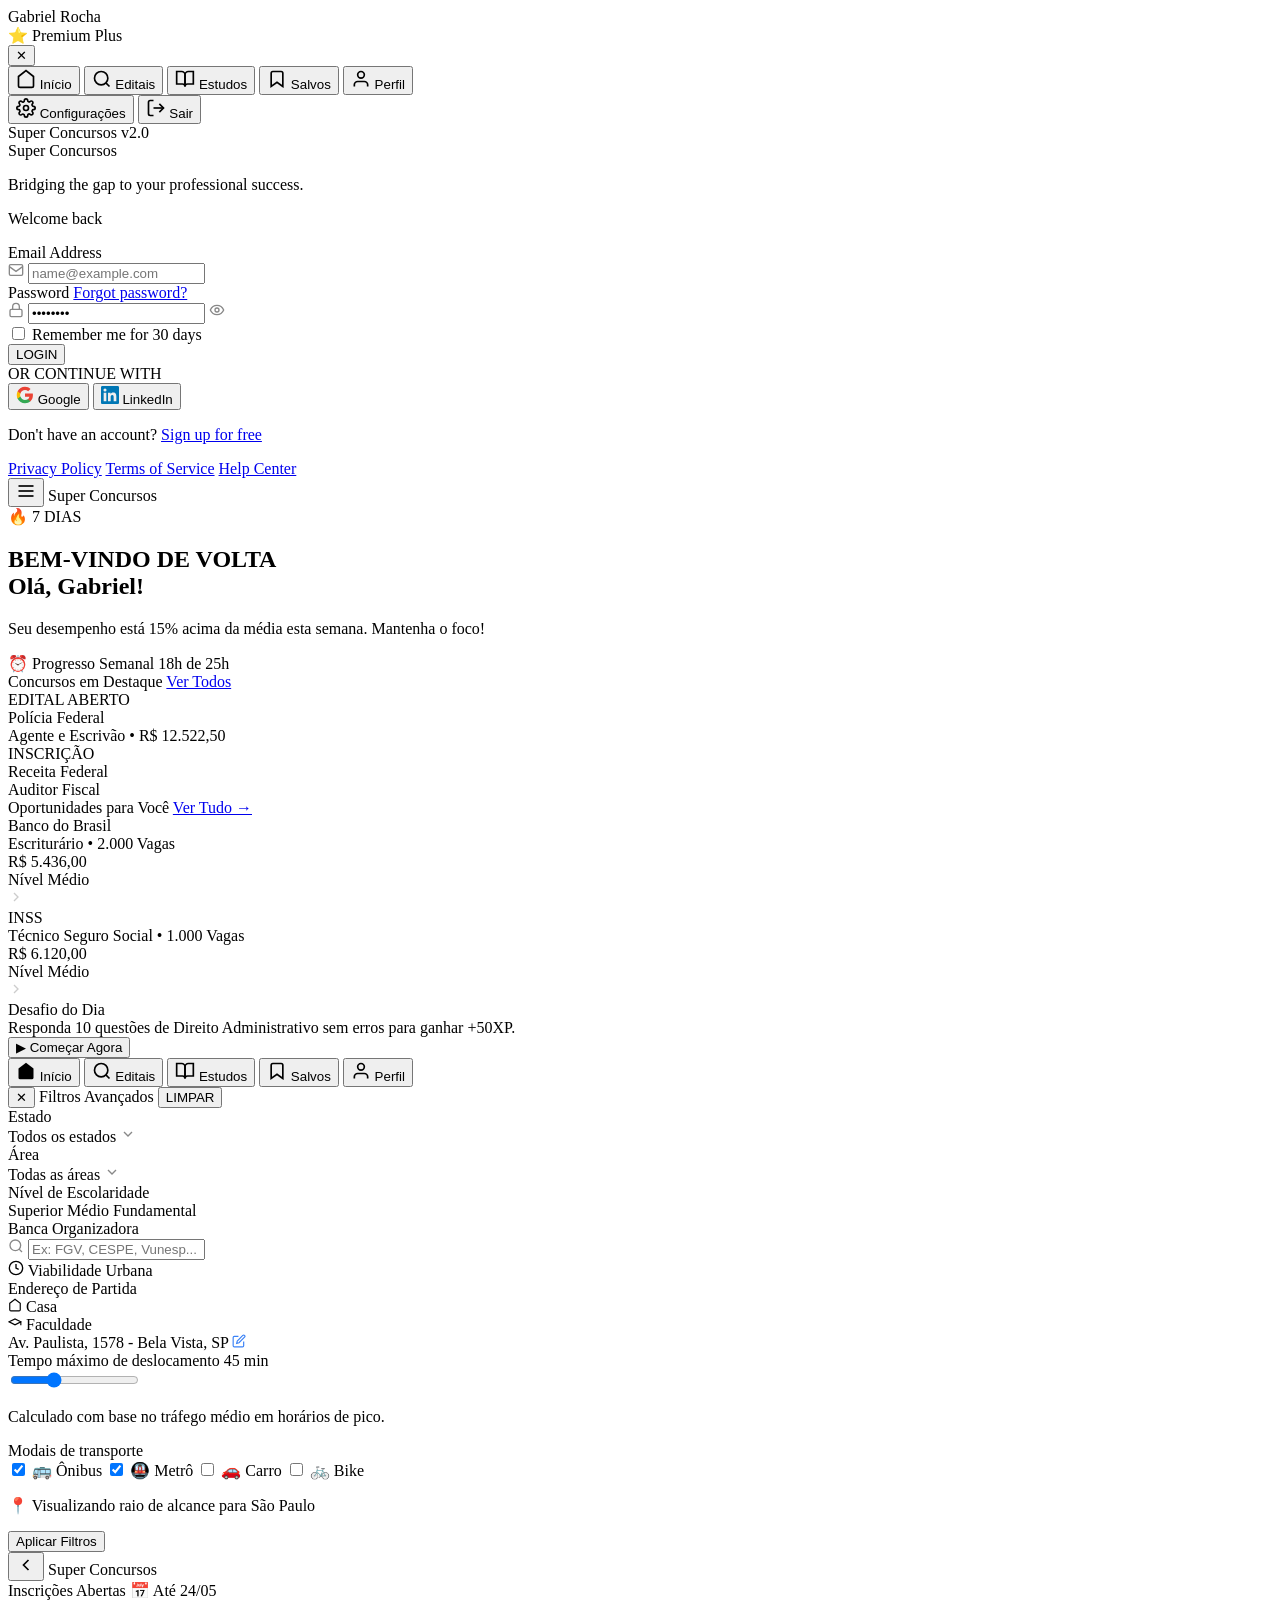
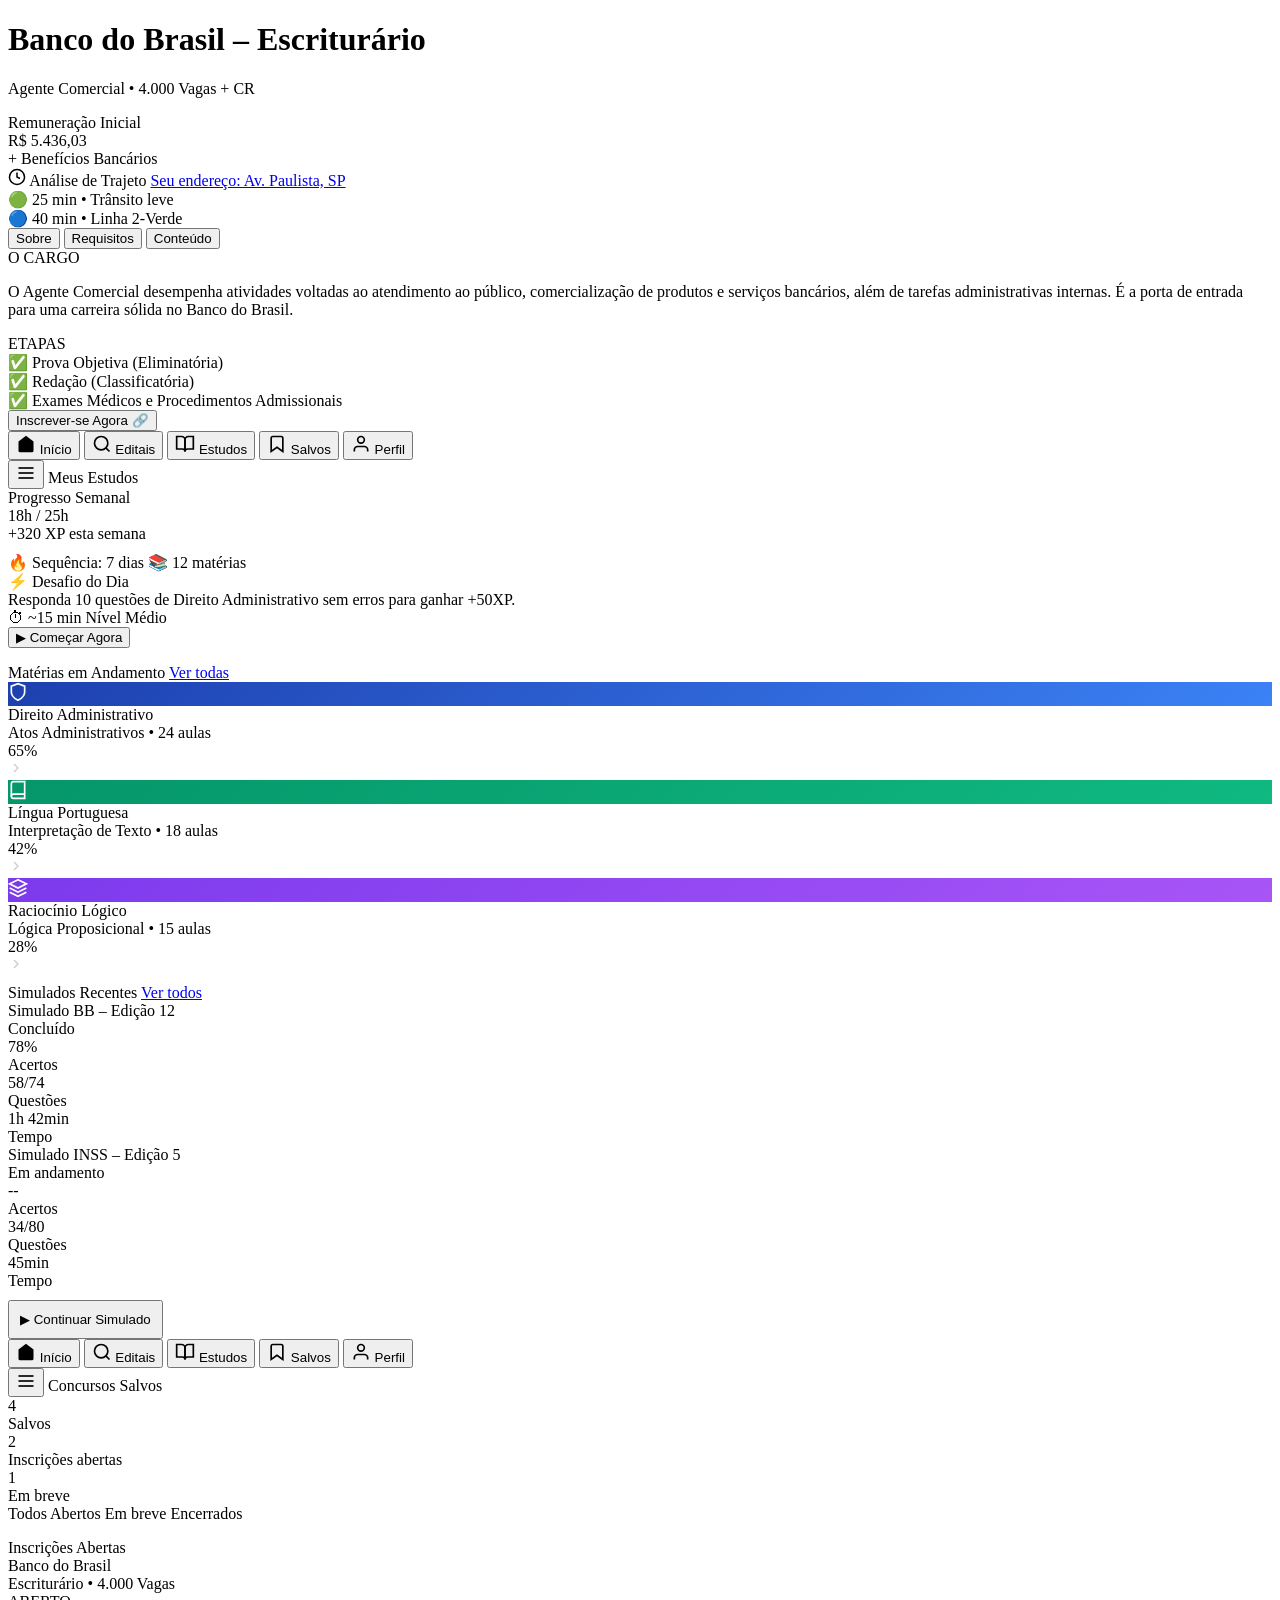
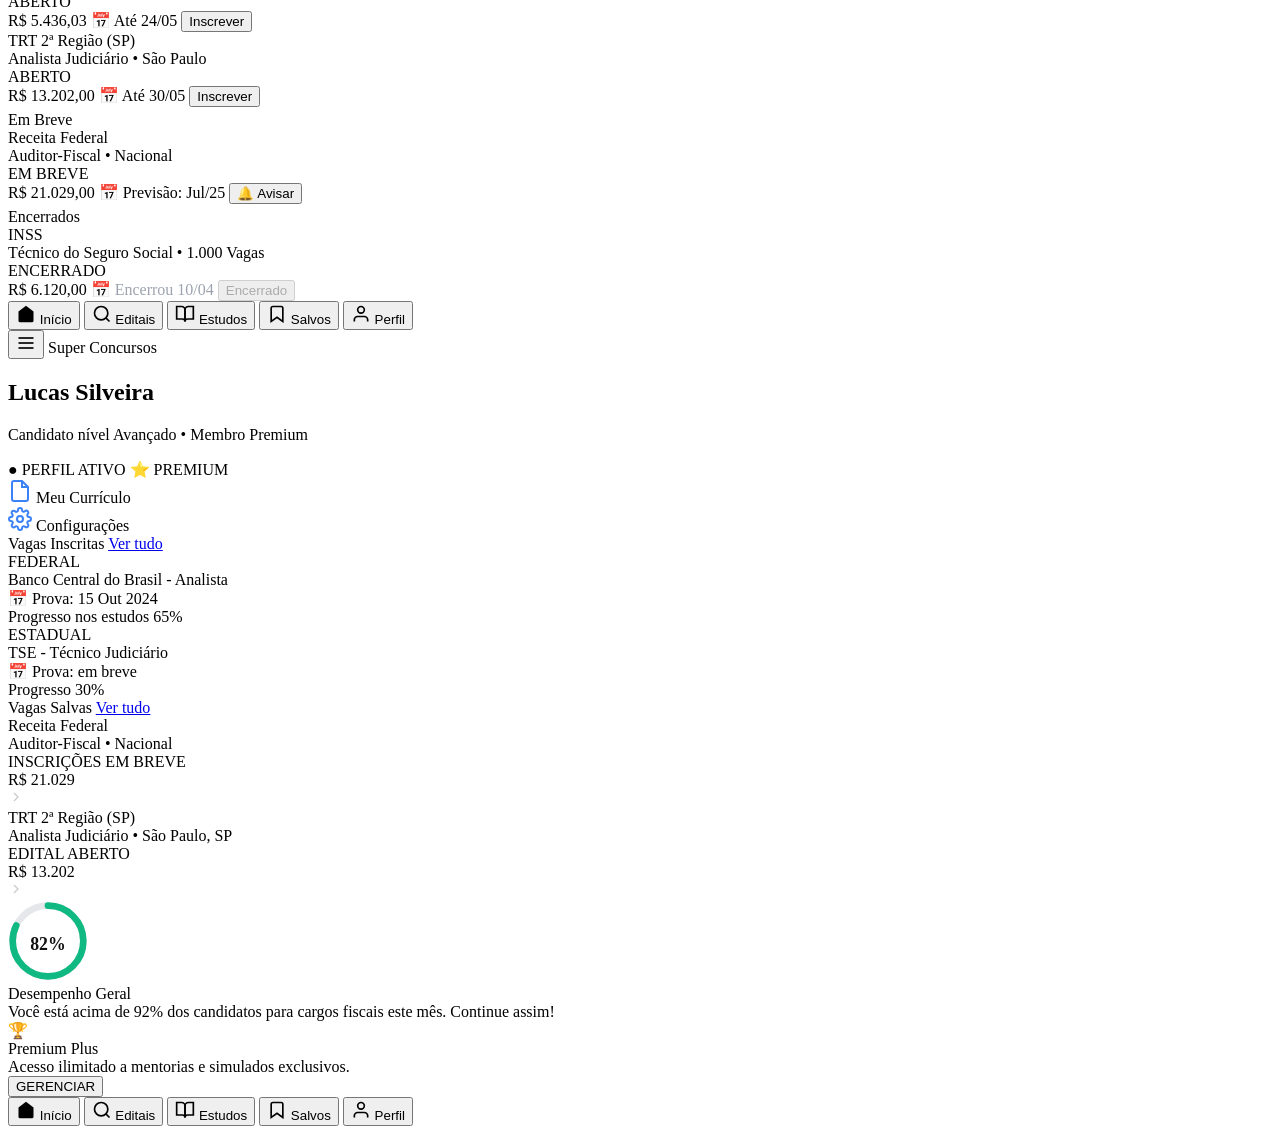
==== commit 1de4a4cc: "Add files via upload" ====
--- a/index.html
+++ b/index.html
@@ -64,800 +64,8 @@
     </div>
   </div>
 
-  <!-- ===== TELA 1: LOGIN ===== -->
-  <div class="screen active" id="screen-login">
-    <div class="login-container">
-      <div class="login-card">
-        <div class="login-brand">
-          <span class="brand-name">Super Concursos</span>
-          <p class="brand-tagline">Bridging the gap to your professional success.</p>
-        </div>
-
-        <p class="login-welcome">Welcome back</p>
-
-        <div class="form-group">
-          <label>Email Address</label>
-          <div class="input-icon">
-            <svg width="16" height="16" viewBox="0 0 24 24" fill="none" stroke="#888" stroke-width="2"><rect x="2" y="4" width="20" height="16" rx="2"/><path d="m22 7-10 7L2 7"/></svg>
-            <input type="email" placeholder="name@example.com" />
-          </div>
-        </div>
-
-        <div class="form-group">
-          <div class="label-row">
-            <label>Password</label>
-            <a href="#" class="forgot-link">Forgot password?</a>
-          </div>
-          <div class="input-icon">
-            <svg width="16" height="16" viewBox="0 0 24 24" fill="none" stroke="#888" stroke-width="2"><rect x="3" y="11" width="18" height="11" rx="2"/><path d="M7 11V7a5 5 0 0 1 10 0v4"/></svg>
-            <input type="password" value="········" />
-            <svg class="eye-icon" width="16" height="16" viewBox="0 0 24 24" fill="none" stroke="#888" stroke-width="2"><path d="M2 12s3-7 10-7 10 7 10 7-3 7-10 7-10-7-10-7Z"/><circle cx="12" cy="12" r="3"/></svg>
-          </div>
-        </div>
-
-        <div class="checkbox-row">
-          <input type="checkbox" id="remember" />
-          <label for="remember">Remember me for 30 days</label>
-        </div>
-
-        <button class="btn-primary" onclick="goTo('screen-home')">LOGIN</button>
-
-        <div class="divider"><span>OR CONTINUE WITH</span></div>
-
-        <div class="social-row">
-          <button class="btn-social">
-            <svg width="18" height="18" viewBox="0 0 24 24"><path fill="#EA4335" d="M22.56 12.25c0-.78-.07-1.53-.2-2.25H12v4.26h5.92c-.26 1.37-1.04 2.53-2.21 3.31v2.77h3.57c2.08-1.92 3.28-4.74 3.28-8.09z"/><path fill="#34A853" d="M12 23c2.97 0 5.46-.98 7.28-2.66l-3.57-2.77c-.98.66-2.23 1.06-3.71 1.06-2.86 0-5.29-1.93-6.16-4.53H2.18v2.84C3.99 20.53 7.7 23 12 23z"/><path fill="#FBBC05" d="M5.84 14.09c-.22-.66-.35-1.36-.35-2.09s.13-1.43.35-2.09V7.07H2.18C1.43 8.55 1 10.22 1 12s.43 3.45 1.18 4.93l2.85-2.22.81-.62z"/><path fill="#EA4335" d="M12 5.38c1.62 0 3.06.56 4.21 1.64l3.15-3.15C17.45 2.09 14.97 1 12 1 7.7 1 3.99 3.47 2.18 7.07l3.66 2.84c.87-2.6 3.3-4.53 6.16-4.53z"/></svg>
-            Google
-          </button>
-          <button class="btn-social">
-            <svg width="18" height="18" viewBox="0 0 24 24" fill="#0077B5"><path d="M20.447 20.452h-3.554v-5.569c0-1.328-.027-3.037-1.852-3.037-1.853 0-2.136 1.445-2.136 2.939v5.667H9.351V9h3.414v1.561h.046c.477-.9 1.637-1.85 3.37-1.85 3.601 0 4.267 2.37 4.267 5.455v6.286zM5.337 7.433a2.062 2.062 0 0 1-2.063-2.065 2.064 2.064 0 1 1 2.063 2.065zm1.782 13.019H3.555V9h3.564v11.452zM22.225 0H1.771C.792 0 0 .774 0 1.729v20.542C0 23.227.792 24 1.771 24h20.451C23.2 24 24 23.227 24 22.271V1.729C24 .774 23.2 0 22.222 0h.003z"/></svg>
-            LinkedIn
-          </button>
-        </div>
-
-        <p class="signup-text">Don't have an account? <a href="#" onclick="goTo('screen-home')">Sign up for free</a></p>
-
-        <div class="login-footer">
-          <a href="#">Privacy Policy</a>
-          <a href="#">Terms of Service</a>
-          <a href="#">Help Center</a>
-        </div>
-      </div>
-    </div>
-  </div>
-
-  <!-- ===== TELA 2: HOME / DASHBOARD ===== -->
-  <div class="screen" id="screen-home">
-    <div class="mobile-frame">
-      <div class="top-bar">
-        <button class="hamburger-btn" onclick="openSidebar()">
-          <svg width="20" height="20" viewBox="0 0 24 24" fill="none" stroke="currentColor" stroke-width="2"><line x1="3" y1="6" x2="21" y2="6"/><line x1="3" y1="12" x2="21" y2="12"/><line x1="3" y1="18" x2="21" y2="18"/></svg>
-        </button>
-        <span class="app-name">Super Concursos</span>
-        <div class="avatar-sm" onclick="goTo('screen-perfil')" style="cursor:pointer"></div>
-      </div>
-
-      <div class="content-scroll">
-        <div class="greeting-section">
-          <div class="streak-badge">🔥 7 DIAS</div>
-          <h2 class="greeting">BEM-VINDO DE VOLTA<br><strong>Olá, Gabriel!</strong></h2>
-          <p class="sub-greeting">Seu desempenho está 15% acima da média esta semana. Mantenha o foco!</p>
-
-          <div class="progress-card">
-            <div class="progress-label">
-              <span>⏰ Progresso Semanal</span>
-              <span class="progress-time">18h de 25h</span>
-            </div>
-            <div class="progress-bar"><div class="progress-fill" style="width:72%"></div></div>
-          </div>
-        </div>
-
-        <div class="section-header">
-          <span class="section-title">Concursos em Destaque</span>
-          <a href="#" class="see-all">Ver Todos</a>
-        </div>
-
-        <div class="cards-scroll">
-          <div class="highlight-card blue" onclick="goTo('screen-vaga')">
-            <span class="tag-edital">EDITAL ABERTO</span>
-            <div class="card-title">Polícia Federal</div>
-            <div class="card-sub">Agente e Escrivão • R$ 12.522,50</div>
-          </div>
-          <div class="highlight-card orange" onclick="goTo('screen-vaga')">
-            <span class="tag-inscricao">INSCRIÇÃO</span>
-            <div class="card-title">Receita Federal</div>
-            <div class="card-sub">Auditor Fiscal</div>
-          </div>
-        </div>
-
-        <div class="section-header">
-          <span class="section-title">Oportunidades para Você</span>
-          <a href="#" class="see-all">Ver Tudo →</a>
-        </div>
-
-        <div class="opp-list">
-          <div class="opp-card" onclick="goTo('screen-vaga')">
-            <div class="opp-icon bb"></div>
-            <div class="opp-info">
-              <div class="opp-name">Banco do Brasil</div>
-              <div class="opp-detail">Escriturário • 2.000 Vagas</div>
-              <div class="opp-salary">R$ 5.436,00</div>
-              <div class="opp-level">Nível Médio</div>
-            </div>
-            <svg width="16" height="16" viewBox="0 0 24 24" fill="none" stroke="#ccc" stroke-width="2"><polyline points="9 18 15 12 9 6"/></svg>
-          </div>
-          <div class="opp-card" onclick="goTo('screen-vaga')">
-            <div class="opp-icon inss"></div>
-            <div class="opp-info">
-              <div class="opp-name">INSS</div>
-              <div class="opp-detail">Técnico Seguro Social • 1.000 Vagas</div>
-              <div class="opp-salary">R$ 6.120,00</div>
-              <div class="opp-level">Nível Médio</div>
-            </div>
-            <svg width="16" height="16" viewBox="0 0 24 24" fill="none" stroke="#ccc" stroke-width="2"><polyline points="9 18 15 12 9 6"/></svg>
-          </div>
-        </div>
-
-        <div class="challenge-card">
-          <div class="challenge-title">Desafio do Dia</div>
-          <div class="challenge-desc">Responda 10 questões de Direito Administrativo sem erros para ganhar +50XP.</div>
-          <button class="btn-challenge" onclick="goTo('screen-estudos')">▶ Começar Agora</button>
-        </div>
-      </div>
-
-      <nav class="bottom-nav">
-        <button class="nav-item active" onclick="goTo('screen-home')">
-          <svg width="20" height="20" viewBox="0 0 24 24" fill="currentColor"><path d="M3 9l9-7 9 7v11a2 2 0 0 1-2 2H5a2 2 0 0 1-2-2z"/></svg>
-          <span>Início</span>
-        </button>
-        <button class="nav-item" onclick="goTo('screen-filtros')">
-          <svg width="20" height="20" viewBox="0 0 24 24" fill="none" stroke="currentColor" stroke-width="2"><circle cx="11" cy="11" r="8"/><line x1="21" y1="21" x2="16.65" y2="16.65"/></svg>
-          <span>Editais</span>
-        </button>
-        <button class="nav-item" onclick="goTo('screen-estudos')">
-          <svg width="20" height="20" viewBox="0 0 24 24" fill="none" stroke="currentColor" stroke-width="2"><path d="M2 3h6a4 4 0 0 1 4 4v14a3 3 0 0 0-3-3H2z"/><path d="M22 3h-6a4 4 0 0 0-4 4v14a3 3 0 0 1 3-3h7z"/></svg>
-          <span>Estudos</span>
-        </button>
-        <button class="nav-item" onclick="goTo('screen-salvos')">
-          <svg width="20" height="20" viewBox="0 0 24 24" fill="none" stroke="currentColor" stroke-width="2"><path d="M19 21l-7-5-7 5V5a2 2 0 0 1 2-2h10a2 2 0 0 1 2 2z"/></svg>
-          <span>Salvos</span>
-        </button>
-        <button class="nav-item" onclick="goTo('screen-perfil')">
-          <svg width="20" height="20" viewBox="0 0 24 24" fill="none" stroke="currentColor" stroke-width="2"><path d="M20 21v-2a4 4 0 0 0-4-4H8a4 4 0 0 0-4 4v2"/><circle cx="12" cy="7" r="4"/></svg>
-          <span>Perfil</span>
-        </button>
-      </nav>
-    </div>
-  </div>
-
-  <!-- ===== TELA 3: FILTROS AVANÇADOS ===== -->
-  <div class="screen" id="screen-filtros">
-    <div class="mobile-frame">
-      <div class="modal-header">
-        <button class="btn-back" onclick="goTo('screen-home')">✕</button>
-        <span class="modal-title">Filtros Avançados</span>
-        <button class="btn-clear">LIMPAR</button>
-      </div>
-
-      <div class="content-scroll">
-        <div class="filter-group">
-          <label class="filter-label">Estado</label>
-          <div class="select-box">
-            <span>Todos os estados</span>
-            <svg width="16" height="16" viewBox="0 0 24 24" fill="none" stroke="#888" stroke-width="2"><polyline points="6 9 12 15 18 9"/></svg>
-          </div>
-        </div>
-
-        <div class="filter-group">
-          <label class="filter-label">Área</label>
-          <div class="select-box">
-            <span>Todas as áreas</span>
-            <svg width="16" height="16" viewBox="0 0 24 24" fill="none" stroke="#888" stroke-width="2"><polyline points="6 9 12 15 18 9"/></svg>
-          </div>
-        </div>
-
-        <div class="filter-group">
-          <label class="filter-label">Nível de Escolaridade</label>
-          <div class="chips-row">
-            <span class="chip active">Superior</span>
-            <span class="chip">Médio</span>
-            <span class="chip">Fundamental</span>
-          </div>
-        </div>
-
-        <div class="filter-group">
-          <label class="filter-label">Banca Organizadora</label>
-          <div class="search-input">
-            <svg width="16" height="16" viewBox="0 0 24 24" fill="none" stroke="#888" stroke-width="2"><circle cx="11" cy="11" r="8"/><line x1="21" y1="21" x2="16.65" y2="16.65"/></svg>
-            <input type="text" placeholder="Ex: FGV, CESPE, Vunesp..." />
-          </div>
-        </div>
-
-        <div class="filter-section-title">
-          <svg width="16" height="16" viewBox="0 0 24 24" fill="none" stroke="currentColor" stroke-width="2"><circle cx="12" cy="12" r="10"/><polyline points="12 6 12 12 16 14"/></svg>
-          Viabilidade Urbana
-        </div>
-
-        <div class="filter-group">
-          <label class="filter-label">Endereço de Partida</label>
-          <div class="address-options">
-            <div class="address-option selected">
-              <svg width="14" height="14" viewBox="0 0 24 24" fill="none" stroke="currentColor" stroke-width="2"><path d="M3 9l9-7 9 7v11a2 2 0 0 1-2 2H5a2 2 0 0 1-2-2z"/></svg>
-              Casa
-            </div>
-            <div class="address-option">
-              <svg width="14" height="14" viewBox="0 0 24 24" fill="none" stroke="currentColor" stroke-width="2"><path d="M22 10v6M2 10l10-5 10 5-10 5z"/></svg>
-              Faculdade
-            </div>
-          </div>
-          <div class="address-custom">
-            <span>Av. Paulista, 1578 - Bela Vista, SP</span>
-            <svg width="14" height="14" viewBox="0 0 24 24" fill="none" stroke="#3b82f6" stroke-width="2"><path d="M11 4H4a2 2 0 0 0-2 2v14a2 2 0 0 0 2 2h14a2 2 0 0 0 2-2v-7"/><path d="M18.5 2.5a2.121 2.121 0 0 1 3 3L12 15l-4 1 1-4 9.5-9.5z"/></svg>
-          </div>
-        </div>
-
-        <div class="filter-group">
-          <div class="time-row">
-            <label class="filter-label">Tempo máximo de deslocamento</label>
-            <span class="time-value">45 min</span>
-          </div>
-          <input type="range" min="10" max="120" value="45" class="range-slider" />
-          <p class="range-hint">Calculado com base no tráfego médio em horários de pico.</p>
-        </div>
-
-        <div class="filter-group">
-          <label class="filter-label">Modais de transporte</label>
-          <div class="transport-grid">
-            <label class="transport-item"><input type="checkbox" checked /> 🚌 Ônibus</label>
-            <label class="transport-item"><input type="checkbox" checked /> 🚇 Metrô</label>
-            <label class="transport-item"><input type="checkbox" /> 🚗 Carro</label>
-            <label class="transport-item"><input type="checkbox" /> 🚲 Bike</label>
-          </div>
-        </div>
-
-        <div class="map-preview">
-          <div class="map-placeholder">
-            <p class="map-label">📍 Visualizando raio de alcance para São Paulo</p>
-          </div>
-        </div>
-      </div>
-
-      <div class="bottom-action">
-        <button class="btn-primary" onclick="goTo('screen-home')">Aplicar Filtros</button>
-      </div>
-    </div>
-  </div>
-
-  <!-- ===== TELA 4: DETALHE DA VAGA ===== -->
-  <div class="screen" id="screen-vaga">
-    <div class="mobile-frame">
-      <div class="vaga-header">
-        <button class="btn-back-white" onclick="goTo('screen-home')">
-          <svg width="20" height="20" viewBox="0 0 24 24" fill="none" stroke="currentColor" stroke-width="2"><polyline points="15 18 9 12 15 6"/></svg>
-        </button>
-        <span class="app-name">Super Concursos</span>
-        <div class="avatar-sm"></div>
-      </div>
-
-      <div class="content-scroll">
-        <div class="vaga-badge-row">
-          <span class="badge-inscricao">Inscrições Abertas</span>
-          <span class="badge-date">📅 Até 24/05</span>
-        </div>
-
-        <h1 class="vaga-title">Banco do Brasil – Escriturário</h1>
-        <p class="vaga-sub">Agente Comercial • 4.000 Vagas + CR</p>
-
-        <div class="salary-card">
-          <div class="salary-label">Remuneração Inicial</div>
-          <div class="salary-value">R$ 5.436,03</div>
-          <div class="salary-extra">+ Benefícios Bancários</div>
-        </div>
-
-        <div class="trajeto-card">
-          <div class="trajeto-header">
-            <svg width="18" height="18" viewBox="0 0 24 24" fill="none" stroke="currentColor" stroke-width="2"><circle cx="12" cy="12" r="10"/><polyline points="12 6 12 12 16 14"/></svg>
-            <span class="trajeto-title">Análise de Trajeto</span>
-            <a href="#" class="trajeto-link">Seu endereço: Av. Paulista, SP</a>
-          </div>
-          <div class="trajeto-options">
-            <div class="trajeto-opt green">🟢 25 min • Trânsito leve</div>
-            <div class="trajeto-opt blue">🔵 40 min • Linha 2-Verde</div>
-          </div>
-        </div>
-
-        <div class="tab-bar">
-          <button class="tab active">Sobre</button>
-          <button class="tab">Requisitos</button>
-          <button class="tab">Conteúdo</button>
-        </div>
-
-        <div class="tab-content">
-          <div class="content-section">
-            <div class="content-label">O CARGO</div>
-            <p>O Agente Comercial desempenha atividades voltadas ao atendimento ao público, comercialização de produtos e serviços bancários, além de tarefas administrativas internas. É a porta de entrada para uma carreira sólida no Banco do Brasil.</p>
-          </div>
-
-          <div class="content-section">
-            <div class="content-label">ETAPAS</div>
-            <div class="etapas-list">
-              <div class="etapa"><span class="etapa-check">✅</span> Prova Objetiva (Eliminatória)</div>
-              <div class="etapa"><span class="etapa-check">✅</span> Redação (Classificatória)</div>
-              <div class="etapa"><span class="etapa-check">✅</span> Exames Médicos e Procedimentos Admissionais</div>
-            </div>
-          </div>
-        </div>
-      </div>
-
-      <div class="bottom-action">
-        <button class="btn-primary" onclick="alert('Redirecionando para o site do concurso...')">
-          Inscrever-se Agora 🔗
-        </button>
-      </div>
-
-      <nav class="bottom-nav">
-        <button class="nav-item" onclick="goTo('screen-home')">
-          <svg width="20" height="20" viewBox="0 0 24 24" fill="currentColor"><path d="M3 9l9-7 9 7v11a2 2 0 0 1-2 2H5a2 2 0 0 1-2-2z"/></svg>
-          <span>Início</span>
-        </button>
-        <button class="nav-item active">
-          <svg width="20" height="20" viewBox="0 0 24 24" fill="none" stroke="currentColor" stroke-width="2"><circle cx="11" cy="11" r="8"/><line x1="21" y1="21" x2="16.65" y2="16.65"/></svg>
-          <span>Editais</span>
-        </button>
-        <button class="nav-item" onclick="goTo('screen-estudos')">
-          <svg width="20" height="20" viewBox="0 0 24 24" fill="none" stroke="currentColor" stroke-width="2"><path d="M2 3h6a4 4 0 0 1 4 4v14a3 3 0 0 0-3-3H2z"/><path d="M22 3h-6a4 4 0 0 0-4 4v14a3 3 0 0 1 3-3h7z"/></svg>
-          <span>Estudos</span>
-        </button>
-        <button class="nav-item" onclick="goTo('screen-salvos')">
-          <svg width="20" height="20" viewBox="0 0 24 24" fill="none" stroke="currentColor" stroke-width="2"><path d="M19 21l-7-5-7 5V5a2 2 0 0 1 2-2h10a2 2 0 0 1 2 2z"/></svg>
-          <span>Salvos</span>
-        </button>
-        <button class="nav-item" onclick="goTo('screen-perfil')">
-          <svg width="20" height="20" viewBox="0 0 24 24" fill="none" stroke="currentColor" stroke-width="2"><path d="M20 21v-2a4 4 0 0 0-4-4H8a4 4 0 0 0-4 4v2"/><circle cx="12" cy="7" r="4"/></svg>
-          <span>Perfil</span>
-        </button>
-      </nav>
-    </div>
-  </div>
-
-  <!-- ===== TELA 5: ESTUDOS ===== -->
-  <div class="screen" id="screen-estudos">
-    <div class="mobile-frame">
-      <div class="top-bar">
-        <button class="hamburger-btn" onclick="openSidebar()">
-          <svg width="20" height="20" viewBox="0 0 24 24" fill="none" stroke="currentColor" stroke-width="2"><line x1="3" y1="6" x2="21" y2="6"/><line x1="3" y1="12" x2="21" y2="12"/><line x1="3" y1="18" x2="21" y2="18"/></svg>
-        </button>
-        <span class="app-name">Meus Estudos</span>
-        <div class="avatar-sm" onclick="goTo('screen-perfil')" style="cursor:pointer"></div>
-      </div>
-
-      <div class="content-scroll">
-        <!-- Progresso Geral -->
-        <div class="estudos-hero">
-          <div class="estudos-hero-row">
-            <div>
-              <div class="estudos-hero-label">Progresso Semanal</div>
-              <div class="estudos-hero-value">18h <span>/ 25h</span></div>
-            </div>
-            <div class="xp-badge">+320 XP esta semana</div>
-          </div>
-          <div class="progress-bar" style="margin-top:10px"><div class="progress-fill" style="width:72%"></div></div>
-          <div class="estudos-hero-meta">
-            <span>🔥 Sequência: 7 dias</span>
-            <span>📚 12 matérias</span>
-          </div>
-        </div>
-
-        <!-- Desafio do Dia -->
-        <div class="challenge-card" style="margin-bottom:16px">
-          <div class="challenge-title">⚡ Desafio do Dia</div>
-          <div class="challenge-desc">Responda 10 questões de Direito Administrativo sem erros para ganhar +50XP.</div>
-          <div class="challenge-meta">
-            <span class="challenge-time">⏱ ~15 min</span>
-            <span class="challenge-level">Nível Médio</span>
-          </div>
-          <button class="btn-challenge">▶ Começar Agora</button>
-        </div>
-
-        <!-- Matérias em andamento -->
-        <div class="section-header">
-          <span class="section-title">Matérias em Andamento</span>
-          <a href="#" class="see-all">Ver todas</a>
-        </div>
-
-        <div class="materia-card" onclick="alert('Abrindo Direito Administrativo...')">
-          <div class="materia-icon" style="background:linear-gradient(135deg,#1e40af,#3b82f6)">
-            <svg width="20" height="20" viewBox="0 0 24 24" fill="none" stroke="#fff" stroke-width="2"><path d="M12 22s8-4 8-10V5l-8-3-8 3v7c0 6 8 10 8 10z"/></svg>
-          </div>
-          <div class="materia-info">
-            <div class="materia-name">Direito Administrativo</div>
-            <div class="materia-sub">Atos Administrativos • 24 aulas</div>
-            <div class="materia-progress-row">
-              <div class="mini-progress" style="flex:1"><div style="width:65%"></div></div>
-              <span class="materia-pct">65%</span>
-            </div>
-          </div>
-          <svg width="16" height="16" viewBox="0 0 24 24" fill="none" stroke="#ccc" stroke-width="2"><polyline points="9 18 15 12 9 6"/></svg>
-        </div>
-
-        <div class="materia-card" onclick="alert('Abrindo Português...')">
-          <div class="materia-icon" style="background:linear-gradient(135deg,#059669,#10b981)">
-            <svg width="20" height="20" viewBox="0 0 24 24" fill="none" stroke="#fff" stroke-width="2"><path d="M4 19.5A2.5 2.5 0 0 1 6.5 17H20"/><path d="M6.5 2H20v20H6.5A2.5 2.5 0 0 1 4 19.5v-15A2.5 2.5 0 0 1 6.5 2z"/></svg>
-          </div>
-          <div class="materia-info">
-            <div class="materia-name">Língua Portuguesa</div>
-            <div class="materia-sub">Interpretação de Texto • 18 aulas</div>
-            <div class="materia-progress-row">
-              <div class="mini-progress" style="flex:1"><div style="width:42%"></div></div>
-              <span class="materia-pct">42%</span>
-            </div>
-          </div>
-          <svg width="16" height="16" viewBox="0 0 24 24" fill="none" stroke="#ccc" stroke-width="2"><polyline points="9 18 15 12 9 6"/></svg>
-        </div>
-
-        <div class="materia-card" onclick="alert('Abrindo Raciocínio Lógico...')">
-          <div class="materia-icon" style="background:linear-gradient(135deg,#7c3aed,#a855f7)">
-            <svg width="20" height="20" viewBox="0 0 24 24" fill="none" stroke="#fff" stroke-width="2"><polygon points="12 2 2 7 12 12 22 7 12 2"/><polyline points="2 17 12 22 22 17"/><polyline points="2 12 12 17 22 12"/></svg>
-          </div>
-          <div class="materia-info">
-            <div class="materia-name">Raciocínio Lógico</div>
-            <div class="materia-sub">Lógica Proposicional • 15 aulas</div>
-            <div class="materia-progress-row">
-              <div class="mini-progress" style="flex:1"><div style="width:28%"></div></div>
-              <span class="materia-pct">28%</span>
-            </div>
-          </div>
-          <svg width="16" height="16" viewBox="0 0 24 24" fill="none" stroke="#ccc" stroke-width="2"><polyline points="9 18 15 12 9 6"/></svg>
-        </div>
-
-        <!-- Simulados Recentes -->
-        <div class="section-header" style="margin-top:8px">
-          <span class="section-title">Simulados Recentes</span>
-          <a href="#" class="see-all">Ver todos</a>
-        </div>
-
-        <div class="simulado-card">
-          <div class="simulado-header">
-            <div class="simulado-title">Simulado BB – Edição 12</div>
-            <span class="simulado-badge simulado-badge--ok">Concluído</span>
-          </div>
-          <div class="simulado-stats">
-            <div class="simulado-stat">
-              <div class="simulado-stat-val">78%</div>
-              <div class="simulado-stat-label">Acertos</div>
-            </div>
-            <div class="simulado-stat">
-              <div class="simulado-stat-val">58/74</div>
-              <div class="simulado-stat-label">Questões</div>
-            </div>
-            <div class="simulado-stat">
-              <div class="simulado-stat-val">1h 42min</div>
-              <div class="simulado-stat-label">Tempo</div>
-            </div>
-          </div>
-        </div>
-
-        <div class="simulado-card">
-          <div class="simulado-header">
-            <div class="simulado-title">Simulado INSS – Edição 5</div>
-            <span class="simulado-badge simulado-badge--warn">Em andamento</span>
-          </div>
-          <div class="simulado-stats">
-            <div class="simulado-stat">
-              <div class="simulado-stat-val">--</div>
-              <div class="simulado-stat-label">Acertos</div>
-            </div>
-            <div class="simulado-stat">
-              <div class="simulado-stat-val">34/80</div>
-              <div class="simulado-stat-label">Questões</div>
-            </div>
-            <div class="simulado-stat">
-              <div class="simulado-stat-val">45min</div>
-              <div class="simulado-stat-label">Tempo</div>
-            </div>
-          </div>
-          <button class="btn-primary" style="margin-top:10px;padding:10px" onclick="alert('Retomando simulado...')">▶ Continuar Simulado</button>
-        </div>
-      </div>
-
-      <nav class="bottom-nav">
-        <button class="nav-item" onclick="goTo('screen-home')">
-          <svg width="20" height="20" viewBox="0 0 24 24" fill="currentColor"><path d="M3 9l9-7 9 7v11a2 2 0 0 1-2 2H5a2 2 0 0 1-2-2z"/></svg>
-          <span>Início</span>
-        </button>
-        <button class="nav-item" onclick="goTo('screen-filtros')">
-          <svg width="20" height="20" viewBox="0 0 24 24" fill="none" stroke="currentColor" stroke-width="2"><circle cx="11" cy="11" r="8"/><line x1="21" y1="21" x2="16.65" y2="16.65"/></svg>
-          <span>Editais</span>
-        </button>
-        <button class="nav-item active">
-          <svg width="20" height="20" viewBox="0 0 24 24" fill="none" stroke="currentColor" stroke-width="2"><path d="M2 3h6a4 4 0 0 1 4 4v14a3 3 0 0 0-3-3H2z"/><path d="M22 3h-6a4 4 0 0 0-4 4v14a3 3 0 0 1 3-3h7z"/></svg>
-          <span>Estudos</span>
-        </button>
-        <button class="nav-item" onclick="goTo('screen-salvos')">
-          <svg width="20" height="20" viewBox="0 0 24 24" fill="none" stroke="currentColor" stroke-width="2"><path d="M19 21l-7-5-7 5V5a2 2 0 0 1 2-2h10a2 2 0 0 1 2 2z"/></svg>
-          <span>Salvos</span>
-        </button>
-        <button class="nav-item" onclick="goTo('screen-perfil')">
-          <svg width="20" height="20" viewBox="0 0 24 24" fill="none" stroke="currentColor" stroke-width="2"><path d="M20 21v-2a4 4 0 0 0-4-4H8a4 4 0 0 0-4 4v2"/><circle cx="12" cy="7" r="4"/></svg>
-          <span>Perfil</span>
-        </button>
-      </nav>
-    </div>
-  </div>
-
-  <!-- ===== TELA 6: SALVOS ===== -->
-  <div class="screen" id="screen-salvos">
-    <div class="mobile-frame">
-      <div class="top-bar">
-        <button class="hamburger-btn" onclick="openSidebar()">
-          <svg width="20" height="20" viewBox="0 0 24 24" fill="none" stroke="currentColor" stroke-width="2"><line x1="3" y1="6" x2="21" y2="6"/><line x1="3" y1="12" x2="21" y2="12"/><line x1="3" y1="18" x2="21" y2="18"/></svg>
-        </button>
-        <span class="app-name">Concursos Salvos</span>
-        <div class="avatar-sm" onclick="goTo('screen-perfil')" style="cursor:pointer"></div>
-      </div>
-
-      <div class="content-scroll">
-
-        <!-- Resumo -->
-        <div class="salvos-summary">
-          <div class="salvos-summary-item">
-            <div class="salvos-summary-val">4</div>
-            <div class="salvos-summary-label">Salvos</div>
-          </div>
-          <div class="salvos-summary-divider"></div>
-          <div class="salvos-summary-item">
-            <div class="salvos-summary-val">2</div>
-            <div class="salvos-summary-label">Inscrições abertas</div>
-          </div>
-          <div class="salvos-summary-divider"></div>
-          <div class="salvos-summary-item">
-            <div class="salvos-summary-val">1</div>
-            <div class="salvos-summary-label">Em breve</div>
-          </div>
-        </div>
-
-        <!-- Filtro rápido -->
-        <div class="chips-row" style="margin-bottom:16px">
-          <span class="chip active">Todos</span>
-          <span class="chip">Abertos</span>
-          <span class="chip">Em breve</span>
-          <span class="chip">Encerrados</span>
-        </div>
-
-        <!-- Cards salvos -->
-        <div class="section-header">
-          <span class="section-title">Inscrições Abertas</span>
-        </div>
-
-        <div class="saved-card-full" onclick="goTo('screen-vaga')">
-          <div class="saved-card-top">
-            <div class="saved-icon bb"></div>
-            <div class="saved-info" style="flex:1">
-              <div class="saved-name">Banco do Brasil</div>
-              <div class="saved-detail">Escriturário • 4.000 Vagas</div>
-            </div>
-            <span class="saved-tag open-tag">ABERTO</span>
-          </div>
-          <div class="saved-card-bottom">
-            <span class="saved-salary-big">R$ 5.436,03</span>
-            <span class="saved-deadline">📅 Até 24/05</span>
-            <button class="btn-inscricao" onclick="event.stopPropagation(); alert('Redirecionando...')">Inscrever</button>
-          </div>
-        </div>
-
-        <div class="saved-card-full" onclick="goTo('screen-vaga')">
-          <div class="saved-card-top">
-            <div class="saved-icon trt"></div>
-            <div class="saved-info" style="flex:1">
-              <div class="saved-name">TRT 2ª Região (SP)</div>
-              <div class="saved-detail">Analista Judiciário • São Paulo</div>
-            </div>
-            <span class="saved-tag open-tag">ABERTO</span>
-          </div>
-          <div class="saved-card-bottom">
-            <span class="saved-salary-big">R$ 13.202,00</span>
-            <span class="saved-deadline">📅 Até 30/05</span>
-            <button class="btn-inscricao" onclick="event.stopPropagation(); alert('Redirecionando...')">Inscrever</button>
-          </div>
-        </div>
-
-        <div class="section-header" style="margin-top:4px">
-          <span class="section-title">Em Breve</span>
-        </div>
-
-        <div class="saved-card-full" onclick="goTo('screen-vaga')">
-          <div class="saved-card-top">
-            <div class="saved-icon rf"></div>
-            <div class="saved-info" style="flex:1">
-              <div class="saved-name">Receita Federal</div>
-              <div class="saved-detail">Auditor-Fiscal • Nacional</div>
-            </div>
-            <span class="saved-tag soon-tag">EM BREVE</span>
-          </div>
-          <div class="saved-card-bottom">
-            <span class="saved-salary-big">R$ 21.029,00</span>
-            <span class="saved-deadline">📅 Previsão: Jul/25</span>
-            <button class="btn-notify" onclick="event.stopPropagation(); alert('Notificação ativada!')">🔔 Avisar</button>
-          </div>
-        </div>
-
-        <div class="section-header" style="margin-top:4px">
-          <span class="section-title">Encerrados</span>
-        </div>
-
-        <div class="saved-card-full saved-card-full--closed" onclick="goTo('screen-vaga')">
-          <div class="saved-card-top">
-            <div class="saved-icon inss" style="background:linear-gradient(135deg,#6366f1,#4f46e5)"></div>
-            <div class="saved-info" style="flex:1">
-              <div class="saved-name">INSS</div>
-              <div class="saved-detail">Técnico do Seguro Social • 1.000 Vagas</div>
-            </div>
-            <span class="saved-tag closed-tag">ENCERRADO</span>
-          </div>
-          <div class="saved-card-bottom">
-            <span class="saved-salary-big">R$ 6.120,00</span>
-            <span class="saved-deadline" style="color:#9ca3af">📅 Encerrou 10/04</span>
-            <button class="btn-notify btn-notify--disabled" disabled>Encerrado</button>
-          </div>
-        </div>
-
-      </div>
-
-      <nav class="bottom-nav">
-        <button class="nav-item" onclick="goTo('screen-home')">
-          <svg width="20" height="20" viewBox="0 0 24 24" fill="currentColor"><path d="M3 9l9-7 9 7v11a2 2 0 0 1-2 2H5a2 2 0 0 1-2-2z"/></svg>
-          <span>Início</span>
-        </button>
-        <button class="nav-item" onclick="goTo('screen-filtros')">
-          <svg width="20" height="20" viewBox="0 0 24 24" fill="none" stroke="currentColor" stroke-width="2"><circle cx="11" cy="11" r="8"/><line x1="21" y1="21" x2="16.65" y2="16.65"/></svg>
-          <span>Editais</span>
-        </button>
-        <button class="nav-item" onclick="goTo('screen-estudos')">
-          <svg width="20" height="20" viewBox="0 0 24 24" fill="none" stroke="currentColor" stroke-width="2"><path d="M2 3h6a4 4 0 0 1 4 4v14a3 3 0 0 0-3-3H2z"/><path d="M22 3h-6a4 4 0 0 0-4 4v14a3 3 0 0 1 3-3h7z"/></svg>
-          <span>Estudos</span>
-        </button>
-        <button class="nav-item active">
-          <svg width="20" height="20" viewBox="0 0 24 24" fill="none" stroke="currentColor" stroke-width="2"><path d="M19 21l-7-5-7 5V5a2 2 0 0 1 2-2h10a2 2 0 0 1 2 2z"/></svg>
-          <span>Salvos</span>
-        </button>
-        <button class="nav-item" onclick="goTo('screen-perfil')">
-          <svg width="20" height="20" viewBox="0 0 24 24" fill="none" stroke="currentColor" stroke-width="2"><path d="M20 21v-2a4 4 0 0 0-4-4H8a4 4 0 0 0-4 4v2"/><circle cx="12" cy="7" r="4"/></svg>
-          <span>Perfil</span>
-        </button>
-      </nav>
-    </div>
-  </div>
-
-  <!-- ===== TELA 7: PERFIL ===== -->
-  <div class="screen" id="screen-perfil">
-    <div class="mobile-frame">
-      <div class="top-bar">
-        <button class="hamburger-btn" onclick="openSidebar()">
-          <svg width="20" height="20" viewBox="0 0 24 24" fill="none" stroke="currentColor" stroke-width="2"><line x1="3" y1="6" x2="21" y2="6"/><line x1="3" y1="12" x2="21" y2="12"/><line x1="3" y1="18" x2="21" y2="18"/></svg>
-        </button>
-        <span class="app-name">Super Concursos</span>
-        <div class="avatar-sm"></div>
-      </div>
-
-      <div class="content-scroll">
-        <div class="profile-hero">
-          <div class="profile-avatar"></div>
-          <h2 class="profile-name">Lucas Silveira</h2>
-          <p class="profile-level">Candidato nível Avançado • Membro Premium</p>
-          <div class="profile-badges">
-            <span class="badge-active">● PERFIL ATIVO</span>
-            <span class="badge-premium">⭐ PREMIUM</span>
-          </div>
-        </div>
-
-        <div class="profile-actions">
-          <div class="profile-action-btn" onclick="alert('Meu Currículo')">
-            <svg width="24" height="24" viewBox="0 0 24 24" fill="none" stroke="#3b82f6" stroke-width="2"><path d="M14 2H6a2 2 0 0 0-2 2v16a2 2 0 0 0 2 2h12a2 2 0 0 0 2-2V8z"/><polyline points="14 2 14 8 20 8"/></svg>
-            <span>Meu Currículo</span>
-          </div>
-          <div class="profile-action-btn" onclick="alert('Configurações')">
-            <svg width="24" height="24" viewBox="0 0 24 24" fill="none" stroke="#3b82f6" stroke-width="2"><circle cx="12" cy="12" r="3"/><path d="M19.4 15a1.65 1.65 0 0 0 .33 1.82l.06.06a2 2 0 0 1 0 2.83 2 2 0 0 1-2.83 0l-.06-.06a1.65 1.65 0 0 0-1.82-.33 1.65 1.65 0 0 0-1 1.51V21a2 2 0 0 1-2 2 2 2 0 0 1-2-2v-.09A1.65 1.65 0 0 0 9 19.4a1.65 1.65 0 0 0-1.82.33l-.06.06a2 2 0 0 1-2.83 0 2 2 0 0 1 0-2.83l.06-.06A1.65 1.65 0 0 0 4.68 15a1.65 1.65 0 0 0-1.51-1H3a2 2 0 0 1-2-2 2 2 0 0 1 2-2h.09A1.65 1.65 0 0 0 4.6 9a1.65 1.65 0 0 0-.33-1.82l-.06-.06a2 2 0 0 1 0-2.83 2 2 0 0 1 2.83 0l.06.06A1.65 1.65 0 0 0 9 4.68a1.65 1.65 0 0 0 1-1.51V3a2 2 0 0 1 2-2 2 2 0 0 1 2 2v.09a1.65 1.65 0 0 0 1 1.51 1.65 1.65 0 0 0 1.82-.33l.06-.06a2 2 0 0 1 2.83 0 2 2 0 0 1 0 2.83l-.06.06A1.65 1.65 0 0 0 19.4 9a1.65 1.65 0 0 0 1.51 1H21a2 2 0 0 1 2 2 2 2 0 0 1-2 2h-.09a1.65 1.65 0 0 0-1.51 1z"/></svg>
-            <span>Configurações</span>
-          </div>
-        </div>
-
-        <div class="section-header">
-          <span class="section-title">Vagas Inscritas</span>
-          <a href="#" class="see-all">Ver tudo</a>
-        </div>
-
-        <div class="vagas-scroll">
-          <div class="vaga-card-small federal" onclick="goTo('screen-vaga')">
-            <span class="tag-fed">FEDERAL</span>
-            <div class="vaga-card-title">Banco Central do Brasil - Analista</div>
-            <div class="vaga-date">📅 Prova: 15 Out 2024</div>
-            <div class="vaga-prog-label">Progresso nos estudos <span>65%</span></div>
-            <div class="mini-progress"><div style="width:65%"></div></div>
-          </div>
-          <div class="vaga-card-small estadual" onclick="goTo('screen-vaga')">
-            <span class="tag-est">ESTADUAL</span>
-            <div class="vaga-card-title">TSE - Técnico Judiciário</div>
-            <div class="vaga-date">📅 Prova: em breve</div>
-            <div class="vaga-prog-label">Progresso <span>30%</span></div>
-            <div class="mini-progress"><div style="width:30%"></div></div>
-          </div>
-        </div>
-
-        <div class="section-header">
-          <span class="section-title">Vagas Salvas</span>
-          <a href="#" class="see-all" onclick="goTo('screen-salvos')">Ver tudo</a>
-        </div>
-
-        <div class="saved-card" onclick="goTo('screen-vaga')">
-          <div class="saved-icon rf"></div>
-          <div class="saved-info">
-            <div class="saved-name">Receita Federal</div>
-            <div class="saved-detail">Auditor-Fiscal • Nacional</div>
-            <div class="saved-status">INSCRIÇÕES EM BREVE</div>
-          </div>
-          <div class="saved-salary">R$ 21.029</div>
-          <svg width="16" height="16" viewBox="0 0 24 24" fill="none" stroke="#ccc" stroke-width="2"><polyline points="9 18 15 12 9 6"/></svg>
-        </div>
-
-        <div class="saved-card" onclick="goTo('screen-vaga')">
-          <div class="saved-icon trt"></div>
-          <div class="saved-info">
-            <div class="saved-name">TRT 2ª Região (SP)</div>
-            <div class="saved-detail">Analista Judiciário • São Paulo, SP</div>
-            <div class="saved-status open">EDITAL ABERTO</div>
-          </div>
-          <div class="saved-salary">R$ 13.202</div>
-          <svg width="16" height="16" viewBox="0 0 24 24" fill="none" stroke="#ccc" stroke-width="2"><polyline points="9 18 15 12 9 6"/></svg>
-        </div>
-
-        <div class="desempenho-card">
-          <div class="desempenho-circle">
-            <svg viewBox="0 0 36 36" width="80" height="80">
-              <circle cx="18" cy="18" r="15.9" fill="none" stroke="#e5e7eb" stroke-width="3"/>
-              <circle cx="18" cy="18" r="15.9" fill="none" stroke="#10b981" stroke-width="3" stroke-dasharray="82 100" stroke-linecap="round" transform="rotate(-90 18 18)"/>
-              <text x="18" y="22" text-anchor="middle" font-size="8" font-weight="bold" fill="#111">82%</text>
-            </svg>
-          </div>
-          <div class="desempenho-info">
-            <div class="desempenho-title">Desempenho Geral</div>
-            <div class="desempenho-desc">Você está acima de 92% dos candidatos para cargos fiscais este mês. Continue assim!</div>
-          </div>
-        </div>
-
-        <div class="premium-card">
-          <div class="premium-icon">🏆</div>
-          <div>
-            <div class="premium-title">Premium Plus</div>
-            <div class="premium-desc">Acesso ilimitado a mentorias e simulados exclusivos.</div>
-          </div>
-          <button class="btn-premium">GERENCIAR</button>
-        </div>
-      </div>
-
-      <nav class="bottom-nav">
-        <button class="nav-item" onclick="goTo('screen-home')">
-          <svg width="20" height="20" viewBox="0 0 24 24" fill="currentColor"><path d="M3 9l9-7 9 7v11a2 2 0 0 1-2 2H5a2 2 0 0 1-2-2z"/></svg>
-          <span>Início</span>
-        </button>
-        <button class="nav-item" onclick="goTo('screen-filtros')">
-          <svg width="20" height="20" viewBox="0 0 24 24" fill="none" stroke="currentColor" stroke-width="2"><circle cx="11" cy="11" r="8"/><line x1="21" y1="21" x2="16.65" y2="16.65"/></svg>
-          <span>Editais</span>
-        </button>
-        <button class="nav-item" onclick="goTo('screen-estudos')">
-          <svg width="20" height="20" viewBox="0 0 24 24" fill="none" stroke="currentColor" stroke-width="2"><path d="M2 3h6a4 4 0 0 1 4 4v14a3 3 0 0 0-3-3H2z"/><path d="M22 3h-6a4 4 0 0 0-4 4v14a3 3 0 0 1 3-3h7z"/></svg>
-          <span>Estudos</span>
-        </button>
-        <button class="nav-item" onclick="goTo('screen-salvos')">
-          <svg width="20" height="20" viewBox="0 0 24 24" fill="none" stroke="currentColor" stroke-width="2"><path d="M19 21l-7-5-7 5V5a2 2 0 0 1 2-2h10a2 2 0 0 1 2 2z"/></svg>
-          <span>Salvos</span>
-        </button>
-        <button class="nav-item active">
-          <svg width="20" height="20" viewBox="0 0 24 24" fill="none" stroke="currentColor" stroke-width="2"><path d="M20 21v-2a4 4 0 0 0-4-4H8a4 4 0 0 0-4 4v2"/><circle cx="12" cy="7" r="4"/></svg>
-          <span>Perfil</span>
-        </button>
-      </nav>
-    </div>
-  </div>
+  <!-- ===== SCREENS (carregadas via fetch) ===== -->
+  <div id="screens-container"></div>
 
   <script src="script.js"></script>
 </body>
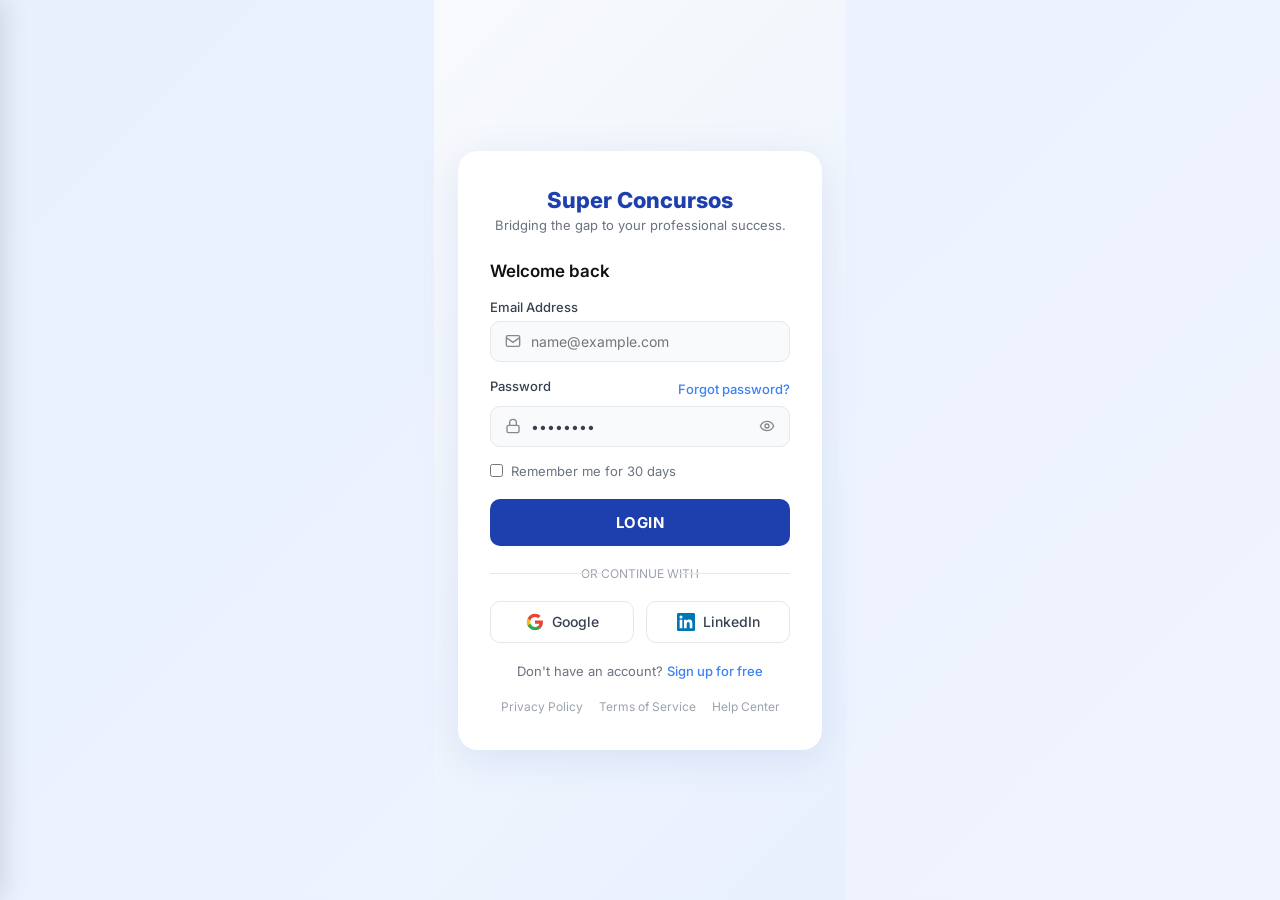
==== commit a4cf548e: "Add files via upload" ====
--- a/index.html
+++ b/index.html
@@ -49,7 +49,7 @@
     <div class="sidebar-divider"></div>
 
     <nav class="sidebar-nav">
-      <button class="sidebar-item" onclick="alert('Configurações')">
+      <button class="sidebar-item" onclick="navTo('screen-config')">
         <svg width="20" height="20" viewBox="0 0 24 24" fill="none" stroke="currentColor" stroke-width="2"><circle cx="12" cy="12" r="3"/><path d="M19.4 15a1.65 1.65 0 0 0 .33 1.82l.06.06a2 2 0 0 1 0 2.83 2 2 0 0 1-2.83 0l-.06-.06a1.65 1.65 0 0 0-1.82-.33 1.65 1.65 0 0 0-1 1.51V21a2 2 0 0 1-2 2 2 2 0 0 1-2-2v-.09A1.65 1.65 0 0 0 9 19.4a1.65 1.65 0 0 0-1.82.33l-.06.06a2 2 0 0 1-2.83 0 2 2 0 0 1 0-2.83l.06-.06A1.65 1.65 0 0 0 4.68 15a1.65 1.65 0 0 0-1.51-1H3a2 2 0 0 1-2-2 2 2 0 0 1 2-2h.09A1.65 1.65 0 0 0 4.6 9a1.65 1.65 0 0 0-.33-1.82l-.06-.06a2 2 0 0 1 0-2.83 2 2 0 0 1 2.83 0l.06.06A1.65 1.65 0 0 0 9 4.68a1.65 1.65 0 0 0 1-1.51V3a2 2 0 0 1 2-2 2 2 0 0 1 2 2v.09a1.65 1.65 0 0 0 1 1.51 1.65 1.65 0 0 0 1.82-.33l.06-.06a2 2 0 0 1 2.83 0 2 2 0 0 1 0 2.83l-.06.06A1.65 1.65 0 0 0 19.4 9a1.65 1.65 0 0 0 1.51 1H21a2 2 0 0 1 2 2 2 2 0 0 1-2 2h-.09a1.65 1.65 0 0 0-1.51 1z"/></svg>
         Configurações
       </button>
--- a/style.css
+++ b/style.css
@@ -0,0 +1,1153 @@
+/* ===== RESET & BASE ===== */
+*, *::before, *::after { box-sizing: border-box; margin: 0; padding: 0; }
+
+body {
+  font-family: 'Inter', sans-serif;
+  background: #f0f2f5;
+  min-height: 100vh;
+  display: flex;
+  align-items: center;
+  justify-content: center;
+}
+
+/* ===== SCREEN ROUTER ===== */
+.screen { display: none; width: 100%; min-height: 100vh; }
+.screen.active { display: flex; align-items: center; justify-content: center; }
+
+/* ===== MOBILE FRAME ===== */
+.mobile-frame {
+  width: 390px;
+  min-height: 844px;
+  max-height: 844px;
+  background: #fff;
+  border-radius: 40px;
+  box-shadow: 0 30px 80px rgba(0,0,0,0.18);
+  overflow: hidden;
+  display: flex;
+  flex-direction: column;
+  position: relative;
+}
+
+/* ===== TOP BAR ===== */
+.top-bar {
+  display: flex;
+  align-items: center;
+  justify-content: space-between;
+  padding: 16px 20px;
+  border-bottom: 1px solid #f0f0f0;
+  background: #fff;
+}
+.app-name { font-size: 16px; font-weight: 700; color: #111; }
+.avatar-sm {
+  width: 34px; height: 34px; border-radius: 50%;
+  background: linear-gradient(135deg, #3b82f6, #1d4ed8);
+}
+
+/* ===== CONTENT SCROLL ===== */
+.content-scroll {
+  flex: 1;
+  overflow-y: auto;
+  padding: 16px 20px 100px;
+  scrollbar-width: none;
+}
+.content-scroll::-webkit-scrollbar { display: none; }
+
+/* ===== BOTTOM NAV ===== */
+.bottom-nav {
+  display: flex;
+  border-top: 1px solid #e5e7eb;
+  background: #fff;
+  position: sticky;
+  bottom: 0;
+  padding: 8px 0 12px;
+}
+.nav-item {
+  flex: 1;
+  display: flex;
+  flex-direction: column;
+  align-items: center;
+  gap: 3px;
+  background: none;
+  border: none;
+  cursor: pointer;
+  color: #9ca3af;
+  font-size: 10px;
+  font-family: inherit;
+  transition: color 0.2s;
+  padding: 4px 0;
+}
+.nav-item.active { color: #3b82f6; }
+.nav-item:hover { color: #3b82f6; }
+
+/* ===== BOTTOM ACTION ===== */
+.bottom-action {
+  padding: 12px 20px;
+  background: #fff;
+  border-top: 1px solid #f0f0f0;
+}
+
+/* ===== BUTTONS ===== */
+.btn-primary {
+  width: 100%;
+  background: #1e40af;
+  color: #fff;
+  border: none;
+  border-radius: 10px;
+  padding: 14px;
+  font-size: 15px;
+  font-weight: 700;
+  cursor: pointer;
+  font-family: inherit;
+  letter-spacing: 0.5px;
+  transition: background 0.2s;
+}
+.btn-primary:hover { background: #1d3a9e; }
+
+/* ===== LOGIN SCREEN ===== */
+.login-container {
+  width: 100%;
+  min-height: 100vh;
+  background: linear-gradient(135deg, #f8fafc 0%, #e8f0fe 100%);
+  display: flex;
+  align-items: center;
+  justify-content: center;
+  padding: 24px;
+}
+.login-card {
+  background: #fff;
+  border-radius: 20px;
+  padding: 36px 32px;
+  width: 100%;
+  max-width: 400px;
+  box-shadow: 0 8px 40px rgba(30,64,175,0.10);
+}
+.login-brand { text-align: center; margin-bottom: 28px; }
+.brand-name { font-size: 22px; font-weight: 800; color: #1e40af; display: block; }
+.brand-tagline { font-size: 13px; color: #6b7280; margin-top: 4px; }
+.login-welcome { font-size: 17px; font-weight: 600; color: #111; margin-bottom: 18px; }
+
+.form-group { margin-bottom: 16px; }
+.form-group label { font-size: 13px; font-weight: 500; color: #374151; display: block; margin-bottom: 6px; }
+.label-row { display: flex; justify-content: space-between; align-items: center; margin-bottom: 6px; }
+.forgot-link { font-size: 13px; color: #3b82f6; text-decoration: none; font-weight: 500; }
+
+.input-icon {
+  display: flex;
+  align-items: center;
+  gap: 10px;
+  border: 1.5px solid #e5e7eb;
+  border-radius: 10px;
+  padding: 11px 14px;
+  background: #f9fafb;
+}
+.input-icon input {
+  flex: 1;
+  border: none;
+  background: none;
+  font-size: 14px;
+  color: #374151;
+  outline: none;
+  font-family: inherit;
+}
+.eye-icon { margin-left: auto; cursor: pointer; }
+
+.checkbox-row {
+  display: flex;
+  align-items: center;
+  gap: 8px;
+  margin-bottom: 20px;
+  font-size: 13px;
+  color: #6b7280;
+}
+.checkbox-row input { accent-color: #1e40af; }
+
+.divider {
+  text-align: center;
+  position: relative;
+  margin: 20px 0;
+  color: #9ca3af;
+  font-size: 12px;
+}
+.divider::before, .divider::after {
+  content: '';
+  position: absolute;
+  top: 50%;
+  width: 38%;
+  height: 1px;
+  background: #e5e7eb;
+}
+.divider::before { left: 0; }
+.divider::after { right: 0; }
+.divider span { background: #fff; padding: 0 8px; }
+
+.social-row { display: flex; gap: 12px; margin-bottom: 20px; }
+.btn-social {
+  flex: 1;
+  display: flex;
+  align-items: center;
+  justify-content: center;
+  gap: 8px;
+  border: 1.5px solid #e5e7eb;
+  border-radius: 10px;
+  padding: 11px;
+  font-size: 14px;
+  font-weight: 500;
+  color: #374151;
+  background: #fff;
+  cursor: pointer;
+  font-family: inherit;
+  transition: border-color 0.2s;
+}
+.btn-social:hover { border-color: #3b82f6; }
+
+.signup-text { text-align: center; font-size: 13px; color: #6b7280; margin-bottom: 20px; }
+.signup-text a { color: #3b82f6; text-decoration: none; font-weight: 500; }
+
+.login-footer { display: flex; justify-content: center; gap: 16px; }
+.login-footer a { font-size: 12px; color: #9ca3af; text-decoration: none; }
+
+/* ===== HOME SCREEN ===== */
+.greeting-section { margin-bottom: 20px; }
+.streak-badge {
+  display: inline-block;
+  background: #fff7ed;
+  color: #ea580c;
+  font-size: 11px;
+  font-weight: 700;
+  padding: 4px 10px;
+  border-radius: 20px;
+  border: 1px solid #fed7aa;
+  margin-bottom: 8px;
+}
+.greeting { font-size: 20px; color: #111; line-height: 1.3; margin-bottom: 6px; }
+.greeting strong { color: #1e40af; }
+.sub-greeting { font-size: 13px; color: #6b7280; margin-bottom: 14px; }
+
+.progress-card {
+  background: #f0f7ff;
+  border-radius: 12px;
+  padding: 14px;
+}
+.progress-label {
+  display: flex;
+  justify-content: space-between;
+  font-size: 13px;
+  color: #374151;
+  margin-bottom: 8px;
+}
+.progress-time { font-weight: 600; color: #1e40af; }
+.progress-bar { background: #dbeafe; border-radius: 99px; height: 8px; overflow: hidden; }
+.progress-fill { height: 100%; background: linear-gradient(90deg, #3b82f6, #1d4ed8); border-radius: 99px; }
+
+.section-header { display: flex; justify-content: space-between; align-items: center; margin: 18px 0 10px; }
+.section-title { font-size: 15px; font-weight: 700; color: #111; }
+.see-all { font-size: 13px; color: #3b82f6; text-decoration: none; }
+
+.cards-scroll { display: flex; gap: 12px; overflow-x: auto; padding-bottom: 4px; scrollbar-width: none; }
+.cards-scroll::-webkit-scrollbar { display: none; }
+
+.highlight-card {
+  min-width: 160px;
+  border-radius: 14px;
+  padding: 16px 14px;
+  cursor: pointer;
+  flex-shrink: 0;
+  transition: transform 0.15s;
+}
+.highlight-card:hover { transform: translateY(-2px); }
+.highlight-card.blue { background: linear-gradient(135deg, #1e40af, #3b82f6); }
+.highlight-card.orange { background: linear-gradient(135deg, #b45309, #f59e0b); }
+
+.tag-edital, .tag-inscricao {
+  display: inline-block;
+  font-size: 9px;
+  font-weight: 700;
+  padding: 3px 7px;
+  border-radius: 4px;
+  margin-bottom: 8px;
+}
+.tag-edital { background: rgba(255,255,255,0.25); color: #fff; }
+.tag-inscricao { background: rgba(255,255,255,0.25); color: #fff; }
+
+.card-title { font-size: 14px; font-weight: 700; color: #fff; margin-bottom: 4px; }
+.card-sub { font-size: 11px; color: rgba(255,255,255,0.85); }
+
+.opp-list { display: flex; flex-direction: column; gap: 10px; margin-bottom: 16px; }
+.opp-card {
+  display: flex;
+  align-items: center;
+  gap: 12px;
+  background: #f9fafb;
+  border-radius: 12px;
+  padding: 14px;
+  cursor: pointer;
+  border: 1px solid #e5e7eb;
+  transition: border-color 0.2s;
+}
+.opp-card:hover { border-color: #3b82f6; }
+.opp-icon {
+  width: 42px; height: 42px; border-radius: 10px; flex-shrink: 0;
+}
+.opp-icon.bb { background: linear-gradient(135deg, #fbbf24, #f59e0b); }
+.opp-icon.inss { background: linear-gradient(135deg, #6366f1, #4f46e5); }
+.opp-info { flex: 1; }
+.opp-name { font-size: 13px; font-weight: 700; color: #111; }
+.opp-detail { font-size: 11px; color: #6b7280; margin: 2px 0; }
+.opp-salary { font-size: 13px; font-weight: 700; color: #059669; }
+.opp-level { font-size: 11px; color: #9ca3af; }
+
+.challenge-card {
+  background: linear-gradient(135deg, #0f172a, #1e3a5f);
+  border-radius: 16px;
+  padding: 18px;
+  color: #fff;
+  margin-bottom: 10px;
+}
+.challenge-title { font-size: 13px; font-weight: 700; color: #93c5fd; margin-bottom: 6px; }
+.challenge-desc { font-size: 13px; color: #cbd5e1; margin-bottom: 14px; line-height: 1.5; }
+.btn-challenge {
+  background: #3b82f6;
+  color: #fff;
+  border: none;
+  border-radius: 8px;
+  padding: 10px 18px;
+  font-size: 13px;
+  font-weight: 600;
+  cursor: pointer;
+  font-family: inherit;
+}
+
+/* ===== FILTROS SCREEN ===== */
+.modal-header {
+  display: flex;
+  align-items: center;
+  justify-content: space-between;
+  padding: 16px 20px;
+  border-bottom: 1px solid #f0f0f0;
+}
+.modal-title { font-size: 16px; font-weight: 700; color: #111; }
+.btn-back {
+  background: none; border: none; font-size: 18px; color: #374151;
+  cursor: pointer; width: 32px; height: 32px; display: flex; align-items: center; justify-content: center;
+}
+.btn-clear { background: none; border: none; font-size: 12px; font-weight: 700; color: #3b82f6; cursor: pointer; font-family: inherit; }
+
+.filter-group { margin-bottom: 18px; }
+.filter-label { font-size: 13px; font-weight: 600; color: #374151; display: block; margin-bottom: 8px; }
+.select-box {
+  display: flex; align-items: center; justify-content: space-between;
+  border: 1.5px solid #e5e7eb; border-radius: 10px; padding: 12px 14px;
+  font-size: 14px; color: #374151; cursor: pointer; background: #f9fafb;
+}
+
+.chips-row { display: flex; gap: 8px; flex-wrap: wrap; }
+.chip {
+  padding: 7px 16px; border-radius: 20px; font-size: 13px; font-weight: 500;
+  border: 1.5px solid #e5e7eb; color: #6b7280; cursor: pointer; background: #fff;
+  transition: all 0.15s;
+}
+.chip.active { background: #1e40af; color: #fff; border-color: #1e40af; }
+.chip:hover { border-color: #1e40af; color: #1e40af; }
+
+.search-input {
+  display: flex; align-items: center; gap: 10px;
+  border: 1.5px solid #e5e7eb; border-radius: 10px; padding: 11px 14px; background: #f9fafb;
+}
+.search-input input { flex: 1; border: none; background: none; font-size: 14px; outline: none; font-family: inherit; color: #374151; }
+
+.filter-section-title {
+  display: flex; align-items: center; gap: 8px;
+  font-size: 14px; font-weight: 700; color: #111;
+  margin: 4px 0 16px; padding-bottom: 8px; border-bottom: 1px solid #f0f0f0;
+}
+
+.address-options { display: flex; gap: 10px; margin-bottom: 10px; }
+.address-option {
+  display: flex; align-items: center; gap: 6px;
+  border: 1.5px solid #e5e7eb; border-radius: 10px; padding: 10px 16px;
+  font-size: 13px; font-weight: 500; color: #6b7280; cursor: pointer; background: #fff;
+  flex: 1; justify-content: center;
+}
+.address-option.selected { border-color: #1e40af; color: #1e40af; background: #eff6ff; }
+.address-custom {
+  display: flex; align-items: center; justify-content: space-between;
+  border: 1.5px dashed #e5e7eb; border-radius: 10px; padding: 11px 14px;
+  font-size: 13px; color: #374151;
+}
+
+.time-row { display: flex; justify-content: space-between; align-items: center; margin-bottom: 10px; }
+.time-value { font-size: 18px; font-weight: 800; color: #3b82f6; }
+.range-slider { width: 100%; accent-color: #3b82f6; margin-bottom: 6px; }
+.range-hint { font-size: 11px; color: #9ca3af; }
+
+.transport-grid { display: grid; grid-template-columns: 1fr 1fr; gap: 10px; }
+.transport-item {
+  display: flex; align-items: center; gap: 8px;
+  font-size: 13px; color: #374151; cursor: pointer;
+}
+.transport-item input { accent-color: #1e40af; }
+
+.map-preview { border-radius: 14px; overflow: hidden; height: 120px; background: #1a1a2e; margin-bottom: 10px; position: relative; display: flex; align-items: flex-end; justify-content: center; }
+.map-placeholder { width: 100%; height: 100%; background: linear-gradient(135deg, #0d1b2a 0%, #1a3a5c 50%, #0d1b2a 100%); position: relative; display: flex; align-items: flex-end; justify-content: center; padding-bottom: 10px; }
+.map-label { font-size: 11px; color: rgba(255,255,255,0.7); text-align: center; background: rgba(0,0,0,0.5); padding: 4px 12px; border-radius: 20px; }
+
+/* ===== VAGA SCREEN ===== */
+.vaga-header {
+  display: flex; align-items: center; justify-content: space-between;
+  padding: 16px 20px; border-bottom: 1px solid #f0f0f0;
+}
+.btn-back-white {
+  background: none; border: none; cursor: pointer; color: #374151;
+  width: 32px; height: 32px; display: flex; align-items: center; justify-content: center;
+}
+
+.vaga-badge-row { display: flex; gap: 8px; align-items: center; margin-bottom: 10px; }
+.badge-inscricao { background: #dcfce7; color: #16a34a; font-size: 11px; font-weight: 700; padding: 4px 10px; border-radius: 20px; }
+.badge-date { font-size: 12px; color: #6b7280; }
+
+.vaga-title { font-size: 22px; font-weight: 800; color: #111; margin-bottom: 4px; line-height: 1.2; }
+.vaga-sub { font-size: 13px; color: #6b7280; margin-bottom: 16px; }
+
+.salary-card {
+  background: linear-gradient(135deg, #eff6ff, #dbeafe);
+  border-radius: 14px; padding: 16px; margin-bottom: 14px;
+  border: 1px solid #bfdbfe;
+}
+.salary-label { font-size: 12px; color: #6b7280; margin-bottom: 4px; }
+.salary-value { font-size: 26px; font-weight: 800; color: #1e40af; }
+.salary-extra { font-size: 12px; color: #059669; margin-top: 2px; }
+
+.trajeto-card {
+  background: #f9fafb; border-radius: 14px; padding: 14px;
+  margin-bottom: 16px; border: 1px solid #e5e7eb;
+}
+.trajeto-header { display: flex; align-items: center; gap: 6px; margin-bottom: 10px; flex-wrap: wrap; }
+.trajeto-title { font-size: 14px; font-weight: 700; color: #111; }
+.trajeto-link { font-size: 12px; color: #3b82f6; text-decoration: none; margin-left: auto; }
+.trajeto-options { display: flex; flex-direction: column; gap: 6px; }
+.trajeto-opt { font-size: 13px; color: #374151; padding: 6px 0; }
+
+.tab-bar { display: flex; border-bottom: 2px solid #e5e7eb; margin-bottom: 16px; }
+.tab {
+  flex: 1; padding: 10px; border: none; background: none;
+  font-size: 14px; font-weight: 500; color: #6b7280; cursor: pointer; font-family: inherit;
+  border-bottom: 2px solid transparent; margin-bottom: -2px; transition: all 0.15s;
+}
+.tab.active { color: #1e40af; border-bottom-color: #1e40af; font-weight: 700; }
+
+.content-section { margin-bottom: 16px; }
+.content-label { font-size: 11px; font-weight: 700; color: #1e40af; margin-bottom: 8px; letter-spacing: 0.5px; }
+.content-section p { font-size: 13px; color: #374151; line-height: 1.6; }
+
+.etapas-list { display: flex; flex-direction: column; gap: 8px; }
+.etapa { display: flex; align-items: center; gap: 8px; font-size: 13px; color: #374151; }
+
+/* ===== PERFIL SCREEN ===== */
+.profile-hero {
+  background: linear-gradient(135deg, #1e3a8a, #3b82f6);
+  border-radius: 16px; padding: 24px; text-align: center; margin-bottom: 16px;
+  color: #fff;
+}
+.profile-avatar {
+  width: 80px; height: 80px; border-radius: 50%; background: #fff3;
+  margin: 0 auto 12px; border: 3px solid rgba(255,255,255,0.5);
+  background: linear-gradient(135deg, #93c5fd, #bfdbfe);
+}
+.profile-name { font-size: 22px; font-weight: 800; color: #fff; margin-bottom: 4px; }
+.profile-level { font-size: 13px; color: rgba(255,255,255,0.8); margin-bottom: 12px; }
+.profile-badges { display: flex; gap: 8px; justify-content: center; }
+.badge-active { background: rgba(255,255,255,0.2); color: #fff; font-size: 11px; font-weight: 700; padding: 4px 12px; border-radius: 20px; }
+.badge-premium { background: #fbbf24; color: #92400e; font-size: 11px; font-weight: 700; padding: 4px 12px; border-radius: 20px; }
+
+.profile-actions { display: flex; gap: 12px; margin-bottom: 20px; }
+.profile-action-btn {
+  flex: 1; display: flex; flex-direction: column; align-items: center; gap: 8px;
+  background: #f0f7ff; border-radius: 14px; padding: 16px;
+  cursor: pointer; border: 1px solid #dbeafe; transition: border-color 0.2s;
+  font-size: 12px; font-weight: 600; color: #374151;
+}
+.profile-action-btn:hover { border-color: #3b82f6; }
+
+.vagas-scroll { display: flex; gap: 12px; overflow-x: auto; padding-bottom: 8px; margin-bottom: 16px; scrollbar-width: none; }
+.vagas-scroll::-webkit-scrollbar { display: none; }
+
+.vaga-card-small {
+  min-width: 160px; border-radius: 14px; padding: 14px; cursor: pointer; flex-shrink: 0;
+}
+.vaga-card-small.federal { background: #eff6ff; border: 1px solid #bfdbfe; }
+.vaga-card-small.estadual { background: #f0fdf4; border: 1px solid #bbf7d0; }
+
+.tag-fed { background: #1e40af; color: #fff; font-size: 9px; font-weight: 700; padding: 3px 8px; border-radius: 4px; display: inline-block; margin-bottom: 8px; }
+.tag-est { background: #059669; color: #fff; font-size: 9px; font-weight: 700; padding: 3px 8px; border-radius: 4px; display: inline-block; margin-bottom: 8px; }
+
+.vaga-card-title { font-size: 12px; font-weight: 700; color: #111; margin-bottom: 4px; line-height: 1.3; }
+.vaga-date { font-size: 11px; color: #6b7280; margin-bottom: 8px; }
+.vaga-prog-label { font-size: 11px; color: #374151; display: flex; justify-content: space-between; margin-bottom: 4px; }
+.vaga-prog-label span { font-weight: 700; color: #1e40af; }
+.mini-progress { background: #e5e7eb; border-radius: 99px; height: 5px; overflow: hidden; }
+.mini-progress div { height: 100%; background: #3b82f6; border-radius: 99px; }
+
+.saved-card {
+  display: flex; align-items: center; gap: 12px;
+  background: #f9fafb; border-radius: 12px; padding: 14px;
+  border: 1px solid #e5e7eb; margin-bottom: 10px; cursor: pointer;
+  transition: border-color 0.2s;
+}
+.saved-card:hover { border-color: #3b82f6; }
+.saved-icon { width: 42px; height: 42px; border-radius: 10px; flex-shrink: 0; }
+.saved-icon.rf { background: linear-gradient(135deg, #16a34a, #059669); }
+.saved-icon.trt { background: linear-gradient(135deg, #b45309, #d97706); }
+.saved-info { flex: 1; }
+.saved-name { font-size: 13px; font-weight: 700; color: #111; }
+.saved-detail { font-size: 11px; color: #6b7280; margin: 2px 0; }
+.saved-status { font-size: 10px; font-weight: 700; color: #dc2626; }
+.saved-status.open { color: #059669; }
+.saved-salary { font-size: 12px; font-weight: 700; color: #1e40af; flex-shrink: 0; }
+
+.desempenho-card {
+  display: flex; align-items: center; gap: 14px;
+  background: #f0fdf4; border-radius: 14px; padding: 16px;
+  border: 1px solid #bbf7d0; margin-bottom: 12px;
+}
+.desempenho-title { font-size: 14px; font-weight: 700; color: #111; margin-bottom: 6px; }
+.desempenho-desc { font-size: 12px; color: #374151; line-height: 1.5; }
+
+.premium-card {
+  display: flex; align-items: center; gap: 12px;
+  background: linear-gradient(135deg, #0f172a, #1e3a5f);
+  border-radius: 14px; padding: 16px; margin-bottom: 10px;
+}
+.premium-icon { font-size: 24px; flex-shrink: 0; }
+.premium-title { font-size: 14px; font-weight: 700; color: #fff; }
+.premium-desc { font-size: 12px; color: #94a3b8; }
+.btn-premium {
+  background: #10b981; color: #fff; border: none; border-radius: 8px;
+  padding: 8px 14px; font-size: 12px; font-weight: 700; cursor: pointer;
+  font-family: inherit; margin-left: auto; flex-shrink: 0;
+}
+
+/* ===== RESPONSIVE ===== */
+@media (max-width: 430px) {
+  body { background: #fff; align-items: flex-start; }
+  .mobile-frame {
+    width: 100vw;
+    min-height: 100dvh;
+    max-height: none;
+    border-radius: 0;
+    box-shadow: none;
+  }
+  .login-card { border-radius: 0; box-shadow: none; padding: 28px 20px; }
+  .login-container { padding: 0; border-radius: 0; }
+}
+
+@media (min-width: 431px) and (max-width: 768px) {
+  body { background: #f0f2f5; padding: 16px; }
+  .mobile-frame { width: 100%; max-width: 390px; }
+}
+
+@media (min-width: 769px) {
+  body { background: linear-gradient(135deg, #e8f0fe, #f0f4ff); }
+}
+
+/* ===== HAMBURGER BTN ===== */
+.hamburger-btn {
+  background: none;
+  border: none;
+  cursor: pointer;
+  color: #374151;
+  width: 32px;
+  height: 32px;
+  display: flex;
+  align-items: center;
+  justify-content: center;
+  border-radius: 8px;
+  transition: background 0.15s;
+}
+.hamburger-btn:hover { background: #f3f4f6; }
+
+/* ===== SIDEBAR ===== */
+.sidebar-overlay {
+  display: none;
+  position: fixed;
+  inset: 0;
+  background: rgba(0,0,0,0.45);
+  z-index: 900;
+  backdrop-filter: blur(2px);
+}
+.sidebar-overlay.active { display: block; }
+
+.sidebar {
+  position: fixed;
+  top: 0;
+  left: 0;
+  height: 100vh;
+  width: 280px;
+  background: #fff;
+  z-index: 1000;
+  display: flex;
+  flex-direction: column;
+  box-shadow: 4px 0 24px rgba(0,0,0,0.12);
+  transform: translateX(-100%);
+  transition: transform 0.3s cubic-bezier(0.4,0,0.2,1);
+}
+.sidebar.open { transform: translateX(0); }
+
+.sidebar-header {
+  display: flex;
+  align-items: center;
+  gap: 12px;
+  padding: 20px 16px;
+  background: linear-gradient(135deg, #1e3a8a, #3b82f6);
+  color: #fff;
+}
+.sidebar-avatar {
+  width: 44px;
+  height: 44px;
+  border-radius: 50%;
+  background: linear-gradient(135deg, #93c5fd, #bfdbfe);
+  border: 2px solid rgba(255,255,255,0.4);
+  flex-shrink: 0;
+}
+.sidebar-user-info { flex: 1; }
+.sidebar-name { font-size: 15px; font-weight: 700; color: #fff; }
+.sidebar-plan { font-size: 12px; color: rgba(255,255,255,0.8); margin-top: 2px; }
+.sidebar-close {
+  background: rgba(255,255,255,0.15);
+  border: none;
+  color: #fff;
+  font-size: 16px;
+  cursor: pointer;
+  width: 28px;
+  height: 28px;
+  border-radius: 50%;
+  display: flex;
+  align-items: center;
+  justify-content: center;
+  flex-shrink: 0;
+}
+.sidebar-close:hover { background: rgba(255,255,255,0.25); }
+
+.sidebar-nav { padding: 8px 0; }
+.sidebar-item {
+  display: flex;
+  align-items: center;
+  gap: 14px;
+  width: 100%;
+  padding: 13px 20px;
+  background: none;
+  border: none;
+  font-family: inherit;
+  font-size: 15px;
+  font-weight: 500;
+  color: #374151;
+  cursor: pointer;
+  text-align: left;
+  transition: background 0.15s, color 0.15s;
+  border-radius: 0;
+}
+.sidebar-item:hover { background: #eff6ff; color: #1e40af; }
+.sidebar-item--danger { color: #dc2626; }
+.sidebar-item--danger:hover { background: #fef2f2; color: #b91c1c; }
+
+.sidebar-divider {
+  height: 1px;
+  background: #f0f0f0;
+  margin: 4px 16px;
+}
+
+.sidebar-footer {
+  margin-top: auto;
+  padding: 16px 20px;
+  border-top: 1px solid #f0f0f0;
+}
+.sidebar-version { font-size: 12px; color: #9ca3af; }
+
+/* ===== ESTUDOS SCREEN ===== */
+.estudos-hero {
+  background: linear-gradient(135deg, #1e3a8a, #3b82f6);
+  border-radius: 16px;
+  padding: 18px;
+  margin-bottom: 16px;
+  color: #fff;
+}
+.estudos-hero-row {
+  display: flex;
+  align-items: flex-start;
+  justify-content: space-between;
+  margin-bottom: 4px;
+}
+.estudos-hero-label { font-size: 12px; color: rgba(255,255,255,0.75); margin-bottom: 4px; }
+.estudos-hero-value { font-size: 28px; font-weight: 800; color: #fff; }
+.estudos-hero-value span { font-size: 16px; font-weight: 500; color: rgba(255,255,255,0.65); }
+.xp-badge {
+  background: rgba(255,255,255,0.15);
+  border: 1px solid rgba(255,255,255,0.25);
+  color: #fff;
+  font-size: 11px;
+  font-weight: 700;
+  padding: 5px 10px;
+  border-radius: 20px;
+  white-space: nowrap;
+}
+.estudos-hero-meta {
+  display: flex;
+  gap: 16px;
+  margin-top: 10px;
+  font-size: 12px;
+  color: rgba(255,255,255,0.75);
+}
+
+.challenge-meta {
+  display: flex;
+  gap: 10px;
+  margin-bottom: 12px;
+}
+.challenge-time, .challenge-level {
+  font-size: 11px;
+  background: rgba(255,255,255,0.1);
+  color: rgba(255,255,255,0.8);
+  padding: 3px 10px;
+  border-radius: 20px;
+}
+
+.materia-card {
+  display: flex;
+  align-items: center;
+  gap: 12px;
+  background: #f9fafb;
+  border: 1px solid #e5e7eb;
+  border-radius: 14px;
+  padding: 14px;
+  margin-bottom: 10px;
+  cursor: pointer;
+  transition: border-color 0.2s;
+}
+.materia-card:hover { border-color: #3b82f6; }
+.materia-icon {
+  width: 44px;
+  height: 44px;
+  border-radius: 12px;
+  display: flex;
+  align-items: center;
+  justify-content: center;
+  flex-shrink: 0;
+}
+.materia-info { flex: 1; min-width: 0; }
+.materia-name { font-size: 13px; font-weight: 700; color: #111; margin-bottom: 2px; }
+.materia-sub { font-size: 11px; color: #6b7280; margin-bottom: 8px; }
+.materia-progress-row {
+  display: flex;
+  align-items: center;
+  gap: 8px;
+}
+.materia-pct { font-size: 11px; font-weight: 700; color: #1e40af; flex-shrink: 0; }
+
+.simulado-card {
+  background: #f9fafb;
+  border: 1px solid #e5e7eb;
+  border-radius: 14px;
+  padding: 14px;
+  margin-bottom: 10px;
+}
+.simulado-header {
+  display: flex;
+  align-items: center;
+  justify-content: space-between;
+  margin-bottom: 12px;
+}
+.simulado-title { font-size: 14px; font-weight: 700; color: #111; }
+.simulado-badge {
+  font-size: 10px;
+  font-weight: 700;
+  padding: 3px 10px;
+  border-radius: 20px;
+}
+.simulado-badge--ok { background: #dcfce7; color: #16a34a; }
+.simulado-badge--warn { background: #fef3c7; color: #d97706; }
+.simulado-stats {
+  display: flex;
+  gap: 0;
+  border-top: 1px solid #e5e7eb;
+  padding-top: 10px;
+}
+.simulado-stat {
+  flex: 1;
+  text-align: center;
+  border-right: 1px solid #e5e7eb;
+}
+.simulado-stat:last-child { border-right: none; }
+.simulado-stat-val { font-size: 16px; font-weight: 800; color: #1e40af; }
+.simulado-stat-label { font-size: 11px; color: #6b7280; margin-top: 2px; }
+
+/* ===== SALVOS SCREEN ===== */
+.salvos-summary {
+  display: flex;
+  align-items: center;
+  background: #eff6ff;
+  border: 1px solid #bfdbfe;
+  border-radius: 14px;
+  padding: 16px;
+  margin-bottom: 16px;
+}
+.salvos-summary-item { flex: 1; text-align: center; }
+.salvos-summary-val { font-size: 24px; font-weight: 800; color: #1e40af; }
+.salvos-summary-label { font-size: 11px; color: #6b7280; margin-top: 2px; }
+.salvos-summary-divider { width: 1px; height: 40px; background: #bfdbfe; }
+
+.saved-card-full {
+  background: #f9fafb;
+  border: 1px solid #e5e7eb;
+  border-radius: 14px;
+  padding: 14px;
+  margin-bottom: 10px;
+  cursor: pointer;
+  transition: border-color 0.2s;
+}
+.saved-card-full:hover { border-color: #3b82f6; }
+.saved-card-full--closed { opacity: 0.65; }
+.saved-card-top {
+  display: flex;
+  align-items: center;
+  gap: 12px;
+  margin-bottom: 10px;
+}
+.saved-card-bottom {
+  display: flex;
+  align-items: center;
+  gap: 8px;
+  border-top: 1px solid #e5e7eb;
+  padding-top: 10px;
+}
+.saved-salary-big { font-size: 14px; font-weight: 800; color: #1e40af; flex: 1; }
+.saved-deadline { font-size: 11px; color: #6b7280; white-space: nowrap; }
+
+.saved-tag {
+  font-size: 9px;
+  font-weight: 700;
+  padding: 3px 8px;
+  border-radius: 4px;
+  white-space: nowrap;
+  flex-shrink: 0;
+}
+.open-tag { background: #dcfce7; color: #16a34a; }
+.soon-tag { background: #fef3c7; color: #d97706; }
+.closed-tag { background: #f3f4f6; color: #6b7280; }
+
+.btn-inscricao {
+  background: #1e40af;
+  color: #fff;
+  border: none;
+  border-radius: 8px;
+  padding: 7px 14px;
+  font-size: 12px;
+  font-weight: 700;
+  cursor: pointer;
+  font-family: inherit;
+  white-space: nowrap;
+  transition: background 0.2s;
+}
+.btn-inscricao:hover { background: #1d3a9e; }
+
+.btn-notify {
+  background: #f0f7ff;
+  color: #1e40af;
+  border: 1px solid #bfdbfe;
+  border-radius: 8px;
+  padding: 7px 12px;
+  font-size: 12px;
+  font-weight: 700;
+  cursor: pointer;
+  font-family: inherit;
+  white-space: nowrap;
+  transition: background 0.2s;
+}
+.btn-notify:hover { background: #dbeafe; }
+.btn-notify--disabled {
+  background: #f3f4f6;
+  color: #9ca3af;
+  border-color: #e5e7eb;
+  cursor: not-allowed;
+}
+
+.saved-icon.inss { background: linear-gradient(135deg, #6366f1, #4f46e5); }
+
+/* ===================================================
+   CONFIGURAÇÕES SCREEN
+   =================================================== */
+.config-profile-card {
+  display: flex;
+  align-items: center;
+  gap: 14px;
+  background: linear-gradient(135deg, #1e3a8a, #3b82f6);
+  border-radius: 16px;
+  padding: 18px;
+  margin-bottom: 22px;
+}
+.config-avatar {
+  width: 52px;
+  height: 52px;
+  border-radius: 50%;
+  background: linear-gradient(135deg, #93c5fd, #bfdbfe);
+  border: 2px solid rgba(255,255,255,0.4);
+  flex-shrink: 0;
+}
+.config-profile-info { flex: 1; }
+.config-profile-name { font-size: 15px; font-weight: 700; color: #fff; }
+.config-profile-email { font-size: 12px; color: rgba(255,255,255,0.75); margin-top: 2px; }
+.config-edit-btn {
+  display: flex;
+  align-items: center;
+  gap: 6px;
+  background: rgba(255,255,255,0.15);
+  border: 1px solid rgba(255,255,255,0.3);
+  color: #fff;
+  border-radius: 8px;
+  padding: 7px 12px;
+  font-size: 12px;
+  font-weight: 600;
+  cursor: pointer;
+  font-family: inherit;
+  white-space: nowrap;
+  transition: background 0.2s;
+}
+.config-edit-btn:hover { background: rgba(255,255,255,0.25); }
+
+.config-section-title {
+  font-size: 11px;
+  font-weight: 700;
+  color: #9ca3af;
+  letter-spacing: 0.8px;
+  text-transform: uppercase;
+  margin: 0 0 8px 4px;
+}
+
+.config-group {
+  background: #fff;
+  border-radius: 14px;
+  border: 1px solid #e5e7eb;
+  margin-bottom: 20px;
+  overflow: hidden;
+}
+.config-group--last { margin-bottom: 16px; }
+
+.config-row {
+  display: flex;
+  align-items: center;
+  justify-content: space-between;
+  padding: 14px 16px;
+  cursor: pointer;
+  transition: background 0.15s;
+}
+.config-row:hover { background: #f9fafb; }
+.config-row--border { border-top: 1px solid #f0f0f0; }
+
+.config-row-left {
+  display: flex;
+  align-items: center;
+  gap: 12px;
+  flex: 1;
+  min-width: 0;
+}
+.config-icon-wrap {
+  width: 36px;
+  height: 36px;
+  border-radius: 10px;
+  display: flex;
+  align-items: center;
+  justify-content: center;
+  flex-shrink: 0;
+}
+.config-row-label {
+  font-size: 14px;
+  font-weight: 500;
+  color: #111;
+}
+.config-row-sub {
+  font-size: 11px;
+  color: #9ca3af;
+  margin-top: 2px;
+}
+
+/* Toggle switch */
+.toggle-switch {
+  position: relative;
+  display: inline-flex;
+  align-items: center;
+  cursor: pointer;
+  flex-shrink: 0;
+}
+.toggle-switch input {
+  position: absolute;
+  opacity: 0;
+  width: 0;
+  height: 0;
+}
+.toggle-track {
+  width: 44px;
+  height: 24px;
+  background: #d1d5db;
+  border-radius: 99px;
+  position: relative;
+  transition: background 0.25s;
+  display: block;
+}
+.toggle-thumb {
+  position: absolute;
+  top: 3px;
+  left: 3px;
+  width: 18px;
+  height: 18px;
+  border-radius: 50%;
+  background: #fff;
+  box-shadow: 0 1px 4px rgba(0,0,0,0.2);
+  transition: transform 0.25s;
+}
+.toggle-switch input:checked + .toggle-track { background: #3b82f6; }
+.toggle-switch input:checked + .toggle-track .toggle-thumb { transform: translateX(20px); }
+
+.config-logout-btn {
+  width: 100%;
+  display: flex;
+  align-items: center;
+  justify-content: center;
+  gap: 10px;
+  border: 1.5px solid #fee2e2;
+  background: #fff5f5;
+  color: #dc2626;
+  border-radius: 12px;
+  padding: 14px;
+  font-size: 14px;
+  font-weight: 700;
+  cursor: pointer;
+  font-family: inherit;
+  margin-bottom: 24px;
+  transition: background 0.2s;
+}
+.config-logout-btn:hover { background: #fee2e2; }
+
+/* ===================================================
+   DARK MODE
+   =================================================== */
+body.dark {
+  background: #0f172a;
+}
+
+/* Frame & base surfaces */
+body.dark .mobile-frame { background: #1e293b; }
+body.dark .top-bar { background: #1e293b; border-bottom-color: #334155; }
+body.dark .bottom-nav { background: #1e293b; border-top-color: #334155; }
+body.dark .bottom-action { background: #1e293b; border-top-color: #334155; }
+body.dark .modal-header { border-bottom-color: #334155; }
+
+/* Typography */
+body.dark .app-name { color: #f1f5f9; }
+body.dark .section-title { color: #f1f5f9; }
+body.dark .greeting { color: #f1f5f9; }
+body.dark .sub-greeting { color: #94a3b8; }
+body.dark .modal-title { color: #f1f5f9; }
+body.dark .filter-label { color: #cbd5e1; }
+body.dark .filter-section-title { color: #f1f5f9; border-bottom-color: #334155; }
+body.dark .vaga-title { color: #f1f5f9; }
+body.dark .vaga-sub { color: #94a3b8; }
+body.dark .content-section p { color: #94a3b8; }
+body.dark .etapa { color: #94a3b8; }
+body.dark .opp-name { color: #f1f5f9; }
+body.dark .opp-detail { color: #64748b; }
+body.dark .materia-name { color: #f1f5f9; }
+body.dark .materia-sub { color: #64748b; }
+body.dark .simulado-title { color: #f1f5f9; }
+body.dark .simulado-stat-label { color: #64748b; }
+body.dark .saved-name { color: #f1f5f9; }
+body.dark .saved-detail { color: #64748b; }
+body.dark .profile-level { color: rgba(255,255,255,0.75); }
+body.dark .trajeto-title { color: #f1f5f9; }
+body.dark .trajeto-opt { color: #94a3b8; }
+body.dark .desempenho-title { color: #f1f5f9; }
+body.dark .desempenho-desc { color: #94a3b8; }
+body.dark .vaga-card-title { color: #f1f5f9; }
+body.dark .vaga-date { color: #64748b; }
+body.dark .config-row-label { color: #f1f5f9; }
+body.dark .config-row-sub { color: #64748b; }
+body.dark .config-section-title { color: #475569; }
+body.dark .config-profile-email { color: rgba(255,255,255,0.7); }
+body.dark .sidebar-version { color: #475569; }
+
+/* Nav items */
+body.dark .nav-item { color: #475569; }
+body.dark .nav-item.active { color: #60a5fa; }
+body.dark .nav-item:hover { color: #60a5fa; }
+body.dark .hamburger-btn { color: #94a3b8; }
+body.dark .hamburger-btn:hover { background: #334155; }
+
+/* Cards & containers */
+body.dark .opp-card { background: #273449; border-color: #334155; }
+body.dark .opp-card:hover { border-color: #3b82f6; }
+body.dark .materia-card { background: #273449; border-color: #334155; }
+body.dark .materia-card:hover { border-color: #3b82f6; }
+body.dark .simulado-card { background: #273449; border-color: #334155; }
+body.dark .simulado-stats { border-top-color: #334155; }
+body.dark .simulado-stat { border-right-color: #334155; }
+body.dark .saved-card { background: #273449; border-color: #334155; }
+body.dark .saved-card:hover { border-color: #3b82f6; }
+body.dark .saved-card-full { background: #273449; border-color: #334155; }
+body.dark .saved-card-full:hover { border-color: #3b82f6; }
+body.dark .saved-card-bottom { border-top-color: #334155; }
+body.dark .salary-card { background: #1e3a5f; border-color: #2563eb44; }
+body.dark .trajeto-card { background: #273449; border-color: #334155; }
+body.dark .progress-card { background: #1e3a5f; }
+body.dark .vaga-card-small.federal { background: #1e3a5f; border-color: #2563eb44; }
+body.dark .vaga-card-small.estadual { background: #14401f; border-color: #16653044; }
+body.dark .profile-action-btn { background: #1e3a5f; border-color: #2563eb44; color: #94a3b8; }
+body.dark .profile-action-btn:hover { border-color: #3b82f6; }
+body.dark .desempenho-card { background: #14401f; border-color: #16653044; }
+body.dark .salvos-summary { background: #1e3a5f; border-color: #2563eb44; }
+body.dark .salvos-summary-divider { background: #2563eb44; }
+
+/* Form controls */
+body.dark .select-box { background: #273449; border-color: #334155; color: #cbd5e1; }
+body.dark .search-input { background: #273449; border-color: #334155; }
+body.dark .search-input input { color: #cbd5e1; }
+body.dark .address-option { background: #273449; border-color: #334155; color: #94a3b8; }
+body.dark .address-option.selected { background: #1e3a5f; border-color: #3b82f6; color: #60a5fa; }
+body.dark .address-custom { border-color: #334155; color: #94a3b8; }
+body.dark .chip { background: #273449; border-color: #334155; color: #94a3b8; }
+body.dark .chip.active { background: #1e40af; color: #fff; border-color: #1e40af; }
+body.dark .chip:hover { border-color: #3b82f6; color: #60a5fa; }
+body.dark .transport-item { color: #94a3b8; }
+body.dark .tab-bar { border-bottom-color: #334155; }
+body.dark .tab { color: #64748b; }
+body.dark .tab.active { color: #60a5fa; border-bottom-color: #3b82f6; }
+
+/* Config screen dark */
+body.dark .config-group { background: #273449; border-color: #334155; }
+body.dark .config-row:hover { background: #1e293b; }
+body.dark .config-row--border { border-top-color: #334155; }
+body.dark .config-logout-btn { background: #2d1515; border-color: #7f1d1d44; }
+body.dark .config-logout-btn:hover { background: #3d1a1a; }
+body.dark .toggle-track { background: #334155; }
+
+/* Sidebar dark */
+body.dark .sidebar { background: #1e293b; }
+body.dark .sidebar-item { color: #cbd5e1; }
+body.dark .sidebar-item:hover { background: #1e3a5f; color: #60a5fa; }
+body.dark .sidebar-divider { background: #334155; }
+body.dark .sidebar-footer { border-top-color: #334155; }
+
+/* Input dark */
+body.dark .input-icon { background: #273449; border-color: #334155; }
+body.dark .input-icon input { color: #cbd5e1; }
+
+/* Login dark */
+body.dark .login-container { background: linear-gradient(135deg, #0f172a, #1e293b); }
+body.dark .login-card { background: #1e293b; box-shadow: 0 8px 40px rgba(0,0,0,0.4); }
+body.dark .brand-tagline { color: #64748b; }
+body.dark .login-welcome { color: #f1f5f9; }
+body.dark .form-group label { color: #cbd5e1; }
+body.dark .checkbox-row { color: #94a3b8; }
+body.dark .divider { color: #475569; }
+body.dark .divider::before, body.dark .divider::after { background: #334155; }
+body.dark .divider span { background: #1e293b; }
+body.dark .btn-social { background: #273449; border-color: #334155; color: #cbd5e1; }
+body.dark .btn-social:hover { border-color: #3b82f6; }
+body.dark .signup-text { color: #64748b; }
+body.dark .login-footer a { color: #475569; }
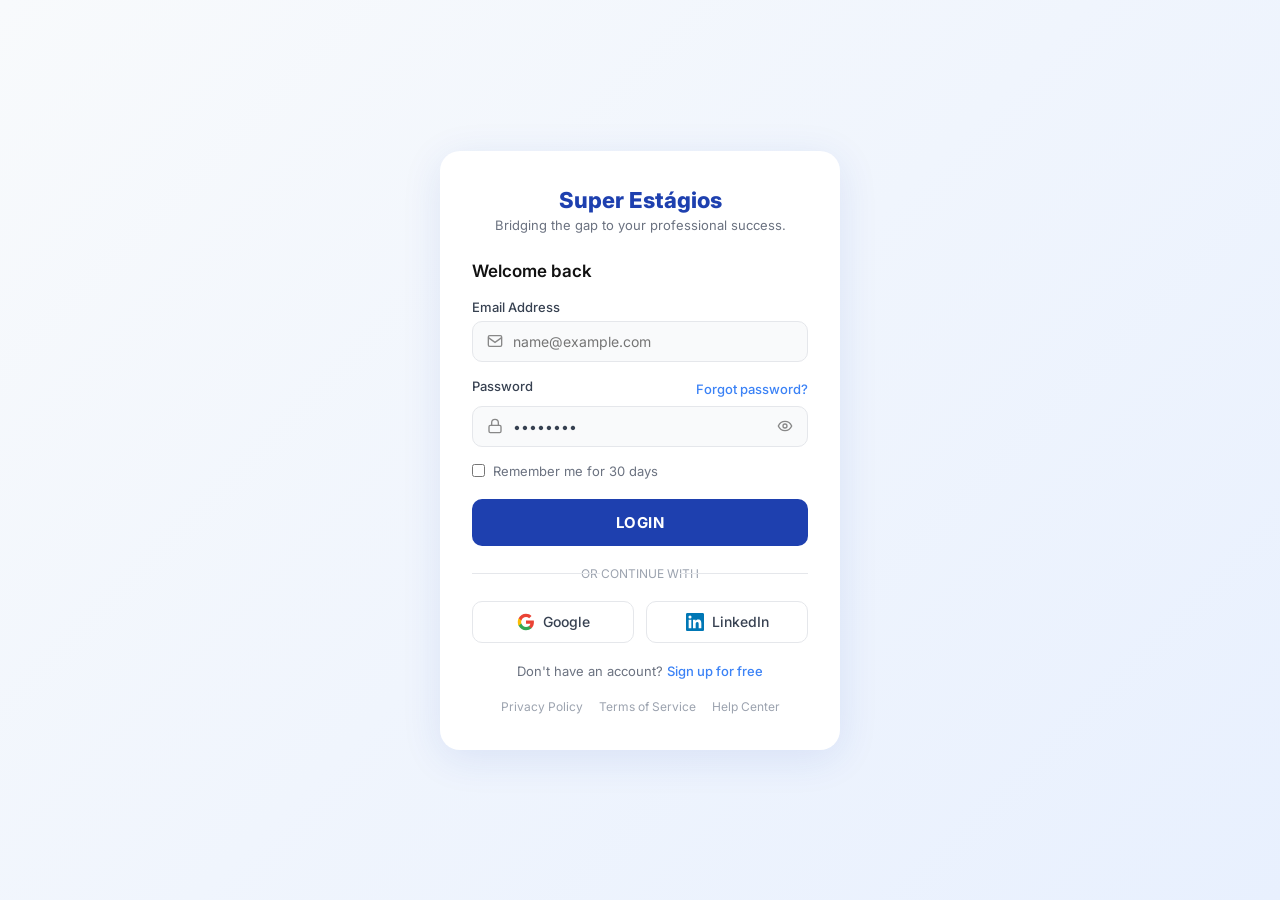
==== commit 1a6d6c0b: "Add files via upload" ====
--- a/index.html
+++ b/index.html
@@ -3,7 +3,7 @@
 <head>
   <meta charset="UTF-8" />
   <meta name="viewport" content="width=device-width, initial-scale=1.0" />
-  <title>Super Concursos</title>
+  <title>Super Estágios</title>
   <link rel="stylesheet" href="style.css" />
   <link href="https://fonts.googleapis.com/css2?family=Inter:wght@400;500;600;700;800&display=swap" rel="stylesheet" />
 </head>
@@ -60,7 +60,7 @@
     </nav>
 
     <div class="sidebar-footer">
-      <div class="sidebar-version">Super Concursos v2.0</div>
+      <div class="sidebar-version">Super Estágios v2.0</div>
     </div>
   </div>
 
--- a/style.css
+++ b/style.css
@@ -1151,3 +1151,130 @@
 body.dark .btn-social:hover { border-color: #3b82f6; }
 body.dark .signup-text { color: #64748b; }
 body.dark .login-footer a { color: #475569; }
+
+/* ===================================================
+   DESKTOP LAYOUT (≥ 1024px)
+   On larger screens: persistent left sidebar + content area
+   =================================================== */
+
+@media (min-width: 1024px) {
+  body {
+    background: #f0f2f5;
+    align-items: stretch;
+    justify-content: stretch;
+    flex-direction: row;
+    min-height: 100vh;
+    overflow: hidden;
+  }
+
+  body.dark { background: #0f172a; }
+
+  /* Persistent desktop sidebar */
+  .sidebar-overlay { display: none !important; }
+
+  .sidebar {
+    position: fixed;
+    top: 0;
+    left: 0;
+    height: 100vh;
+    width: 240px;
+    transform: translateX(0) !important;
+    transition: none;
+    z-index: 100;
+    border-right: 1px solid #e5e7eb;
+    box-shadow: none;
+  }
+
+  body.dark .sidebar { border-right-color: #334155; }
+
+  /* Hide hamburger on desktop */
+  .hamburger-btn { display: none !important; }
+
+  /* Main content pushed right of sidebar */
+  #screens-container {
+    margin-left: 240px;
+    width: calc(100vw - 240px);
+    min-height: 100vh;
+    display: flex;
+    flex-direction: column;
+  }
+
+  /* Screens fill the space */
+  .screen {
+    flex: 1;
+    align-items: flex-start;
+    justify-content: flex-start;
+    min-height: 100vh;
+  }
+
+  .screen.active {
+    display: flex;
+    align-items: flex-start;
+    justify-content: center;
+    background: #f0f2f5;
+    padding: 40px 24px;
+  }
+
+  body.dark .screen.active { background: #0f172a; }
+
+  /* Mobile frame becomes a centered card on desktop */
+  .mobile-frame {
+    width: 480px;
+    min-height: calc(100vh - 80px);
+    max-height: none;
+    border-radius: 20px;
+    box-shadow: 0 8px 40px rgba(0,0,0,0.12);
+  }
+
+  body.dark .mobile-frame {
+    box-shadow: 0 8px 40px rgba(0,0,0,0.4);
+  }
+
+  /* Login screen spans full area without card wrapper */
+  #screen-login.active {
+    padding: 0;
+    margin-left: 0;
+    width: 100vw;
+    align-items: center;
+    justify-content: center;
+  }
+
+  /* When login is active the sidebar should be hidden on desktop too */
+  #screen-login.active ~ * .sidebar { display: none; }
+
+  /* Filtros: full-width drawer feel on desktop */
+  #screen-filtros .mobile-frame {
+    width: 520px;
+  }
+
+  /* Wider layout for content-heavy screens */
+  #screen-estudos .mobile-frame,
+  #screen-salvos .mobile-frame,
+  #screen-perfil .mobile-frame,
+  #screen-config .mobile-frame {
+    width: 520px;
+  }
+
+  /* Desktop top bar */
+  .top-bar {
+    border-radius: 20px 20px 0 0;
+  }
+}
+
+/* Wide desktop: allow a 2-column layout for home */
+@media (min-width: 1280px) {
+  .mobile-frame {
+    width: 520px;
+  }
+
+  #screen-home .mobile-frame {
+    width: 560px;
+  }
+}
+
+/* Hide sidebar on desktop when on login screen */
+@media (min-width: 1024px) {
+  body.on-login .sidebar { display: none !important; }
+  body.on-login #screens-container { margin-left: 0; width: 100vw; }
+  body.on-login .screen.active { padding: 0; }
+}
